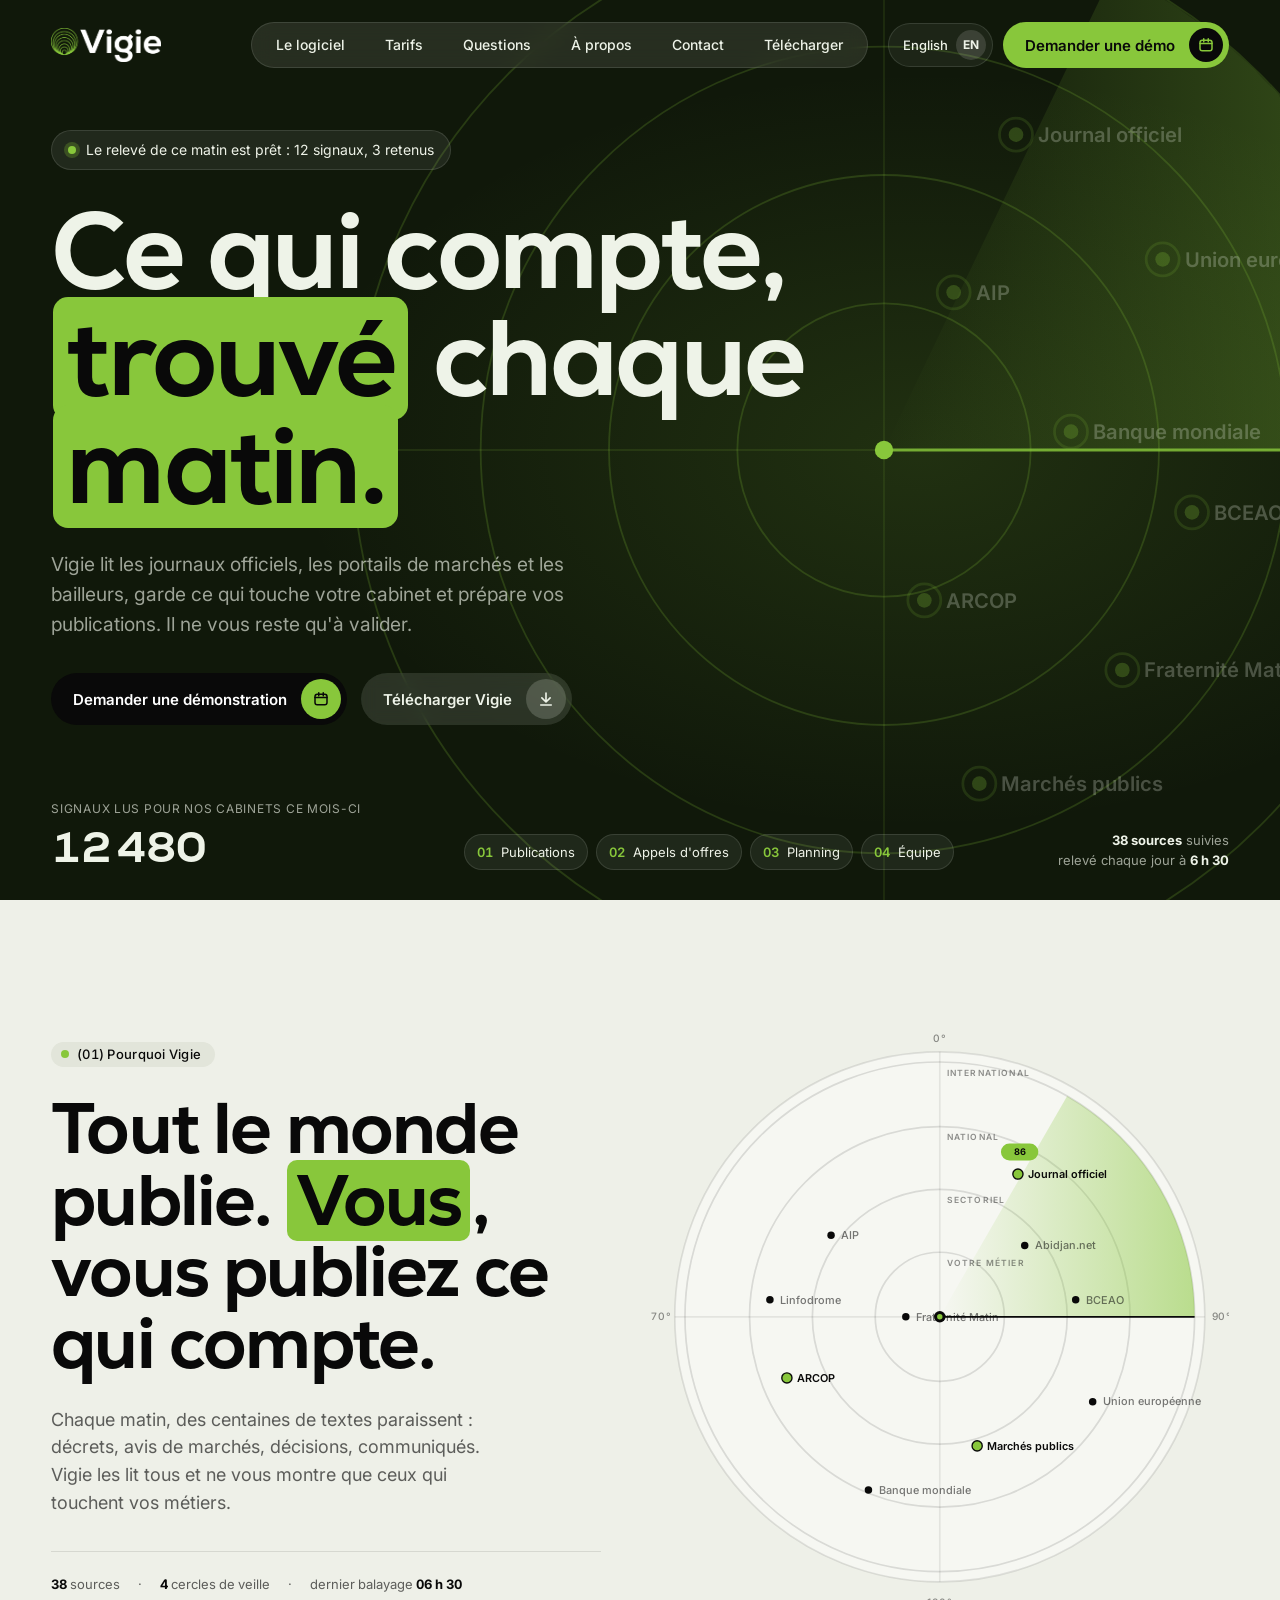
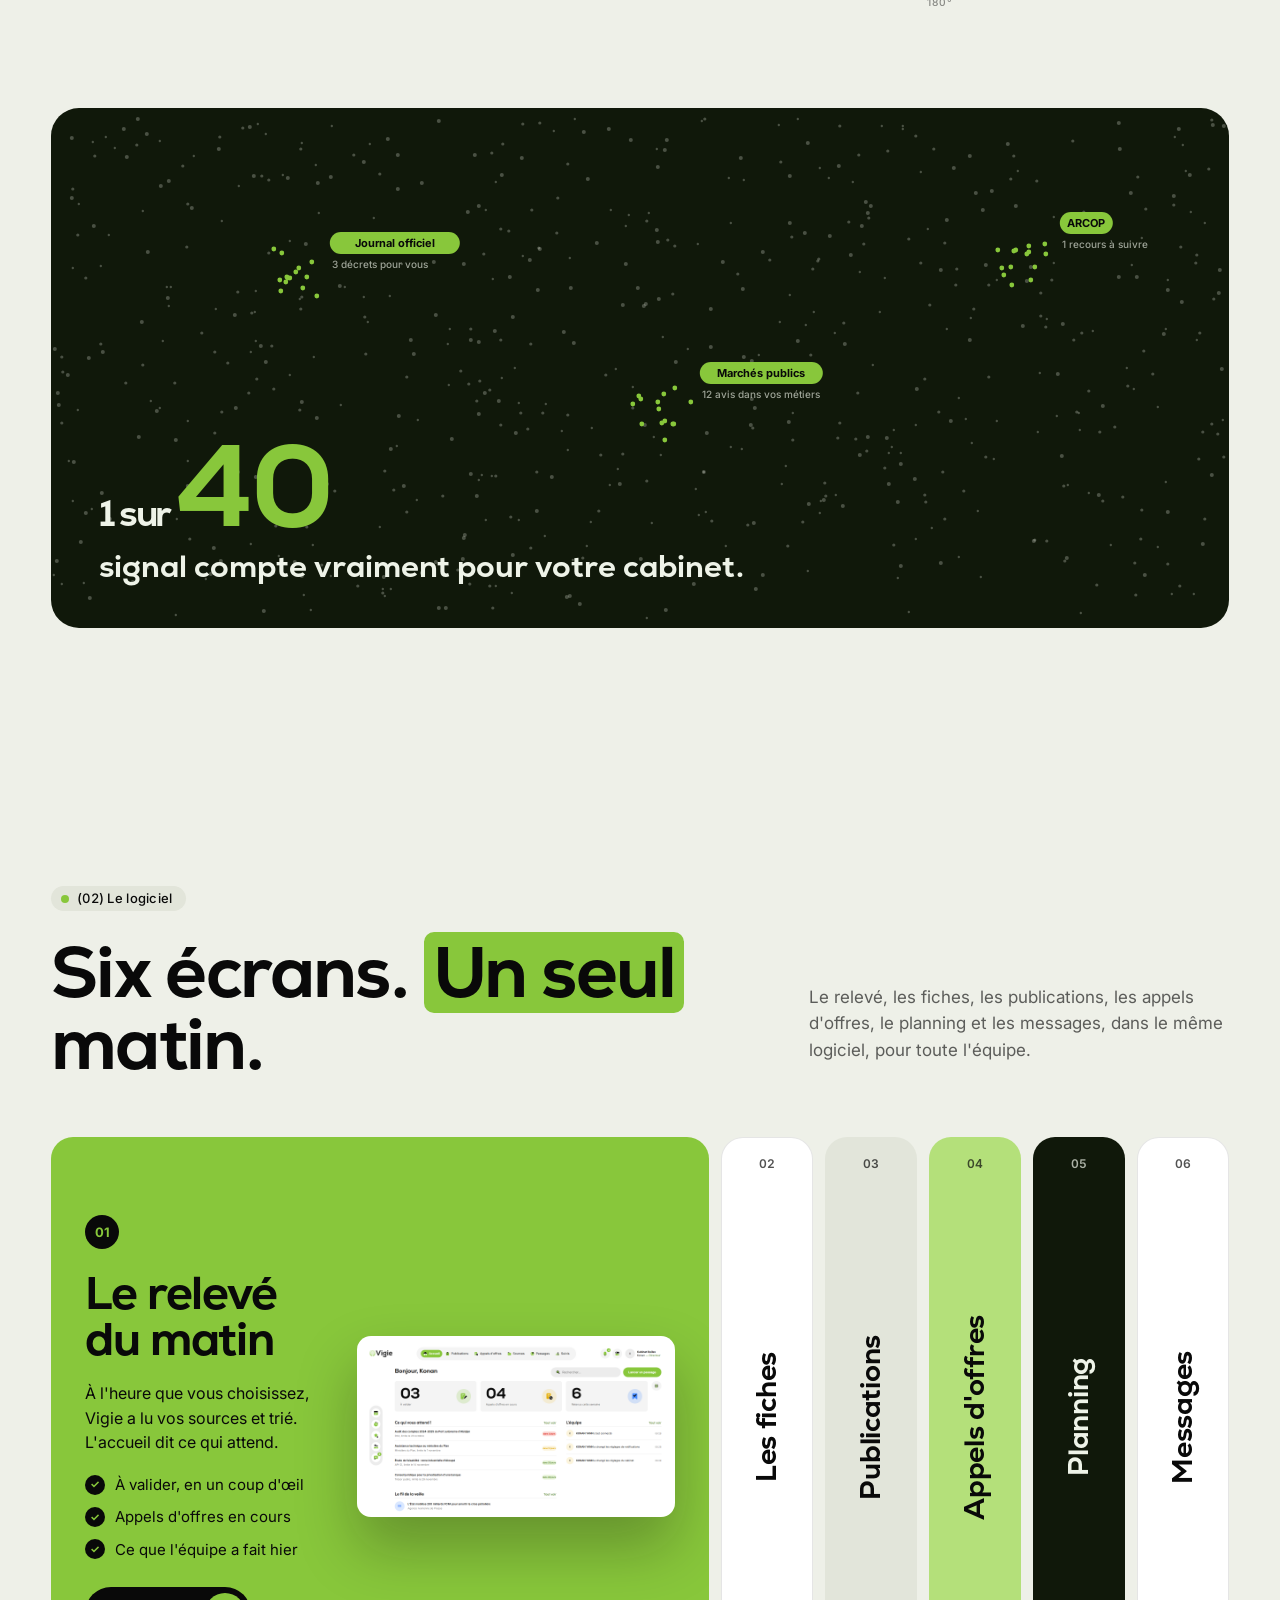
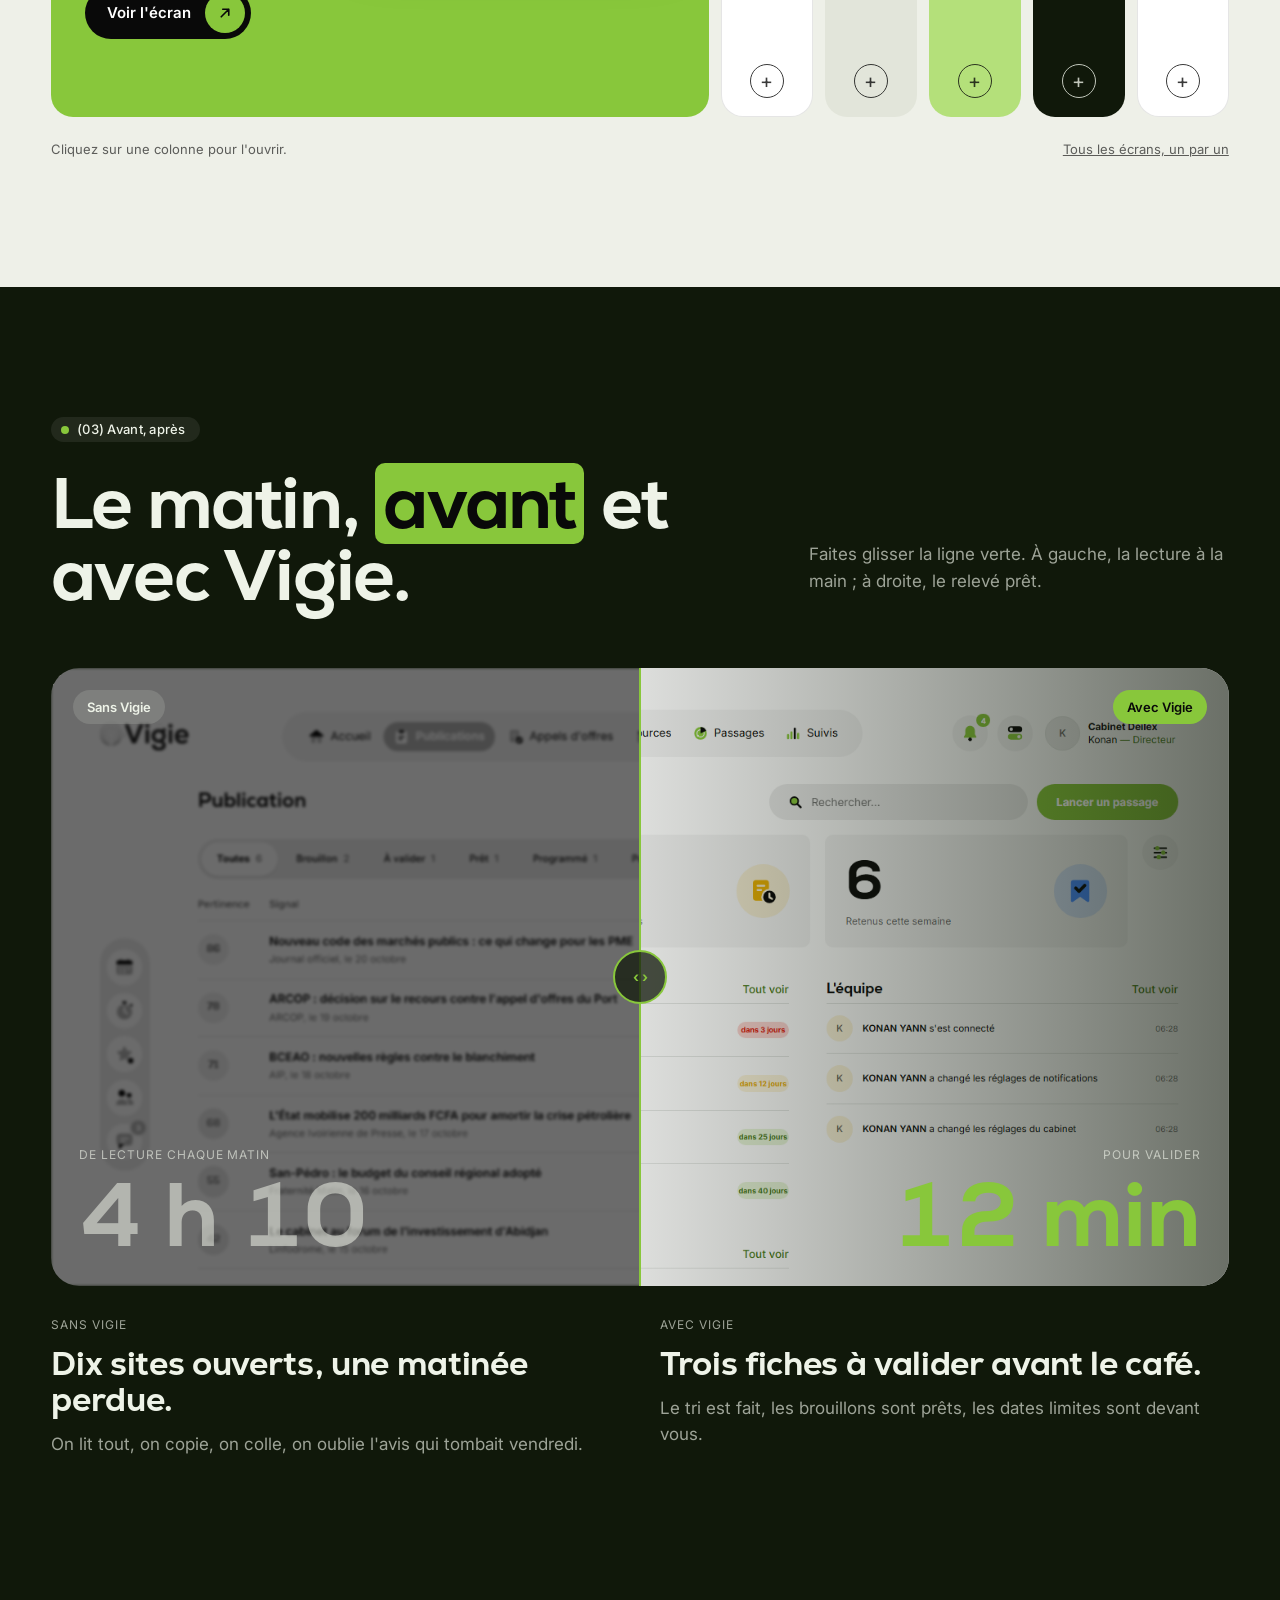
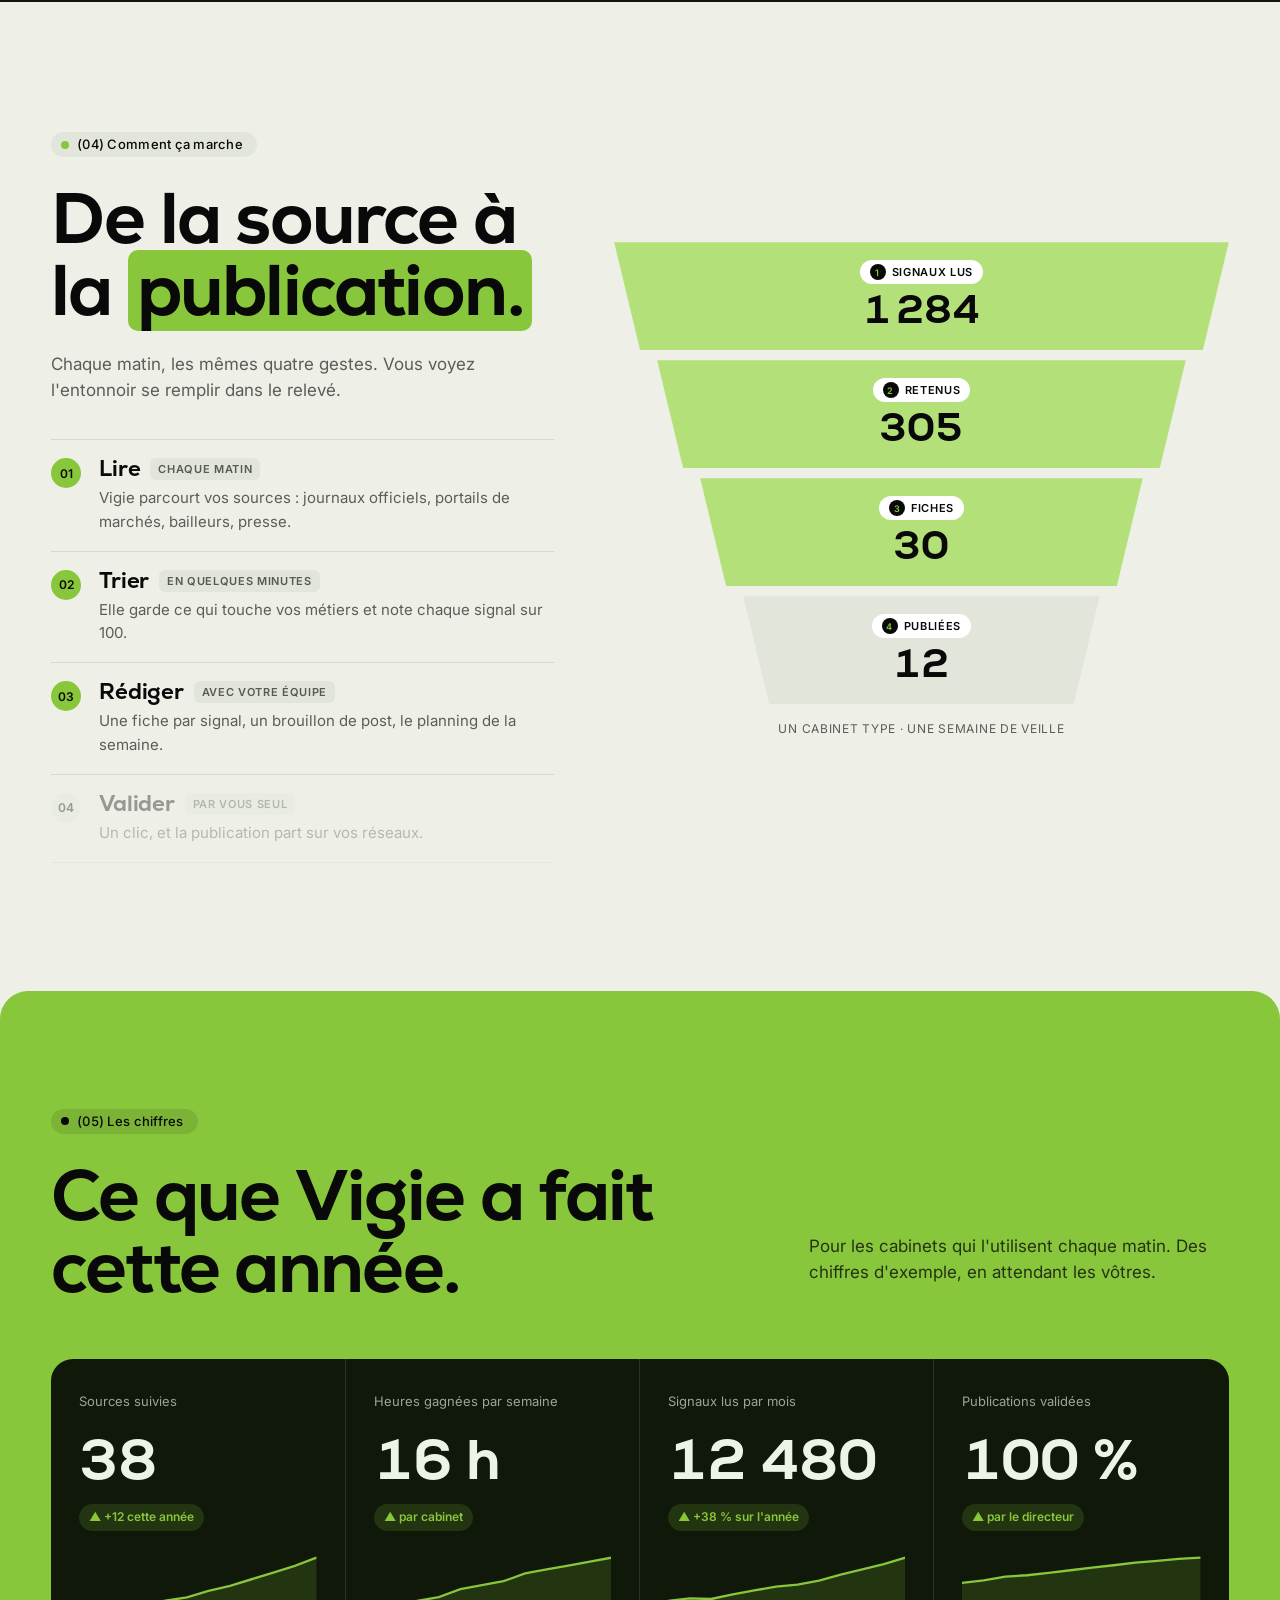
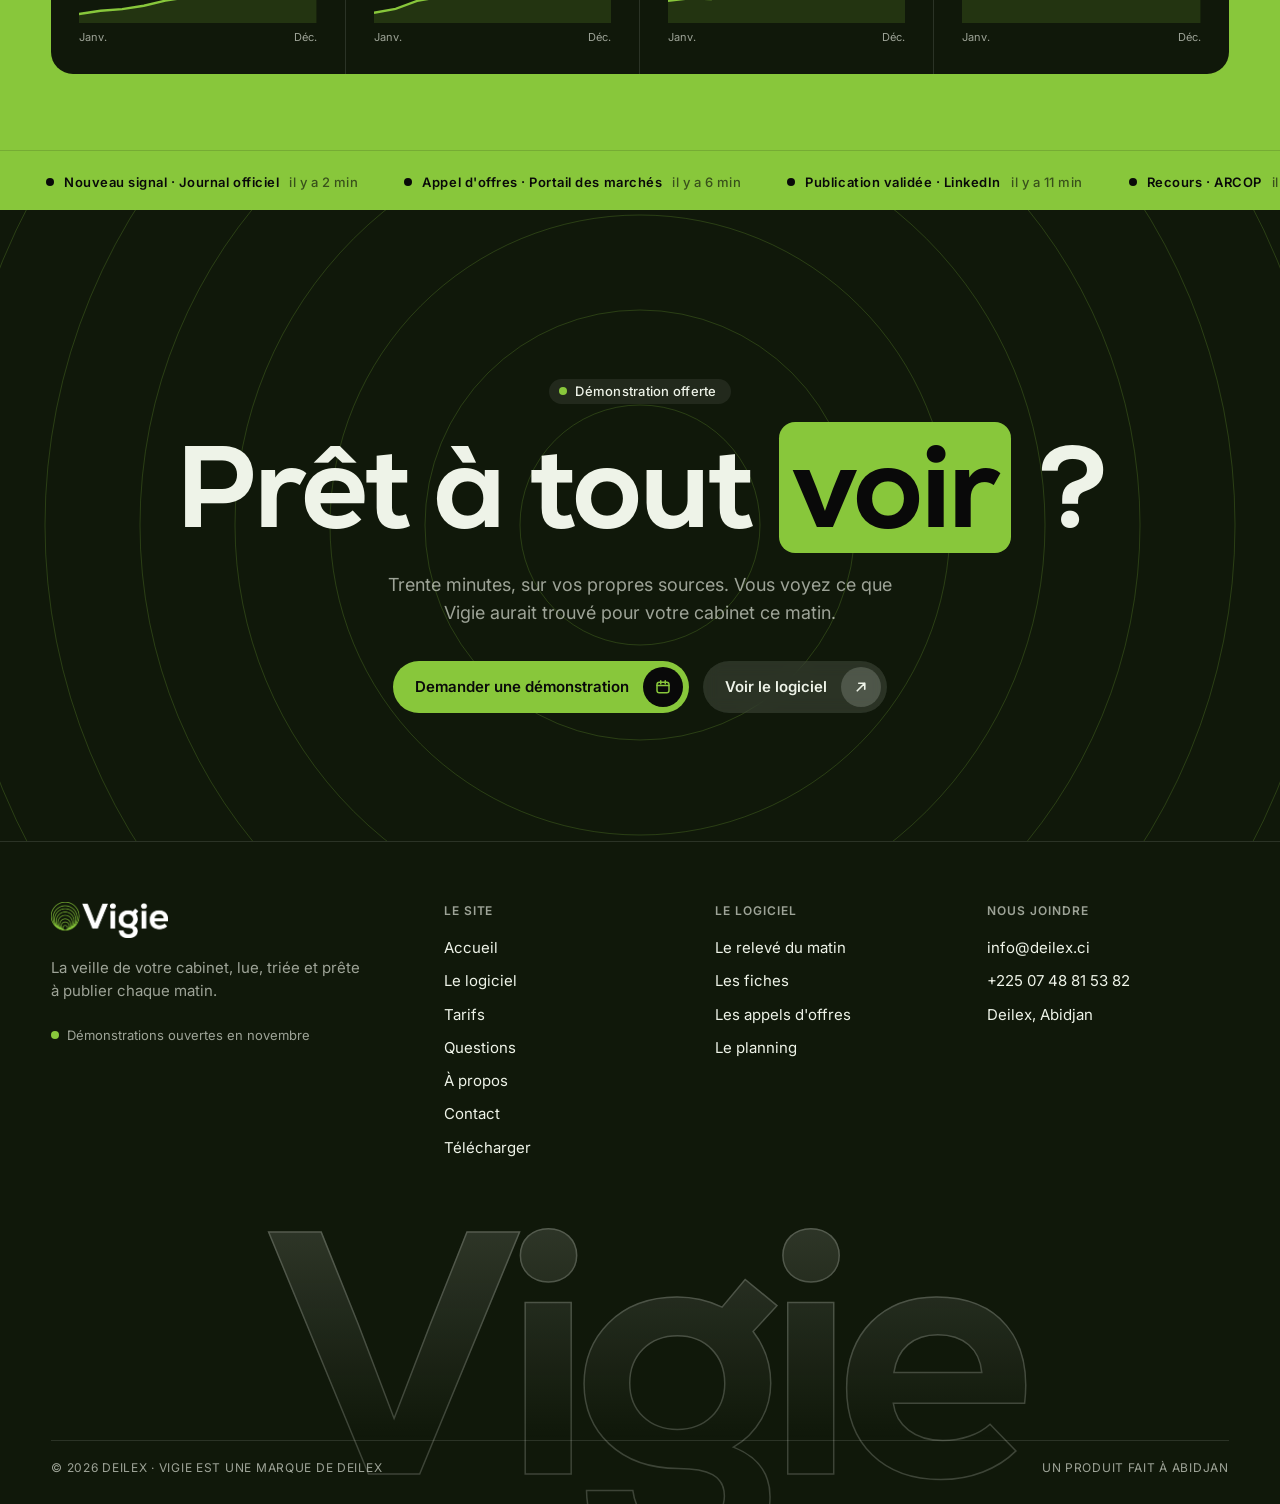
==== index.html @ 1900397e "Le site de Vigie (FR, EN), avec la page Telecharger Co-Authored-By: Claude Opus 5.5 <noreply@anthrop" ====
<!doctype html>
<html lang="fr">
<head>
<meta charset="utf-8">
<meta name="viewport" content="width=device-width, initial-scale=1">
<title>Vigie · la veille de votre cabinet, prête chaque matin</title>
<meta name="description" content="Vigie lit vos sources chaque matin, garde ce qui touche vos métiers et prépare vos publications. Un produit Deilex.">
<meta name="theme-color" content="#10180a">
<link rel="alternate" hreflang="fr" href="https://vigie.deilex.ci/index.html">
<link rel="alternate" hreflang="en" href="https://vigie.deilex.ci/en/index.html">
<link rel="icon" href="images/logo-vigie.svg">
<link rel="stylesheet" href="site.css">
<script src="site.js" defer></script>
</head>
<body>
<nav class="menu" aria-label="Pages du site">
  <a href="index.html" class="marque"><img src="images/logo-vigie-nuit.svg" alt="Vigie, accueil"></a>
  <div class="liens"><a href="logiciel.html">Le logiciel</a><a href="tarifs.html">Tarifs</a><a href="questions.html">Questions</a><a href="a-propos.html">À propos</a><a href="contact.html">Contact</a><a href="telecharger.html">Télécharger</a></div>
  <div class="droite"><a class="langue" href="en/index.html" hreflang="en" lang="en">English<b>EN</b></a>
  <a class="bouton vert" href="contact.html"><span class="texte-bouton">Demander une démo</span><span class="rond"><svg viewBox="0 0 24 24" aria-hidden="true"><rect x="4" y="5.5" width="16" height="14" rx="3" fill="none" stroke="currentColor" stroke-width="2"/><path d="M4 10h16M9 3.5v4M15 3.5v4" stroke="currentColor" stroke-width="2" stroke-linecap="round"/></svg></span></a></div>
</nav>
<main>
<header class="heros">
  <svg class="fond-radar" viewBox="0 0 600 600" aria-hidden="true">
  <defs><linearGradient id="balai-nuit" x1="0" y1="0" x2="1" y2="0">
    <stop offset="0%" stop-color="#88c73b" stop-opacity="0"/><stop offset="100%" stop-color="#88c73b" stop-opacity=".34"/>
  </linearGradient></defs>
  <circle class="anneau" cx="300" cy="300" r="290"/><circle class="anneau" cx="300" cy="300" r="220"/><circle class="anneau" cx="300" cy="300" r="150"/><circle class="anneau" cx="300" cy="300" r="80"/>
  <line class="croix" x1="10" y1="300" x2="590" y2="300"/><line class="croix" x1="300" y1="10" x2="300" y2="590"/>
  <g class="balai"><path d="M300 300 L590 300 A290 290 0 0 0 425 39 Z" fill="url(#balai-nuit)"/>
    <line x1="300" y1="300" x2="590" y2="300" stroke="#88c73b" stroke-width="1.6" stroke-opacity=".8"/></g>
  <circle cx="300" cy="300" r="5" fill="#88c73b"/>
  <g class="echo" style="animation-delay:-7.1s"><circle class="halo" cx="372" cy="128" r="9"/><circle cx="372" cy="128" r="4"/><text x="384" y="132">Journal officiel</text></g><g class="echo" style="animation-delay:-5.3s"><circle class="halo" cx="338" cy="214" r="9"/><circle cx="338" cy="214" r="4"/><text x="350" y="218">AIP</text></g><g class="echo" style="animation-delay:-3.9s"><circle class="halo" cx="322" cy="382" r="9"/><circle cx="322" cy="382" r="4"/><text x="334" y="386">ARCOP</text></g><g class="echo" style="animation-delay:-2.5s"><circle class="halo" cx="352" cy="482" r="9"/><circle cx="352" cy="482" r="4"/><text x="364" y="486">Marchés publics</text></g><g class="echo" style="animation-delay:-6.2s"><circle class="halo" cx="468" cy="334" r="9"/><circle cx="468" cy="334" r="4"/><text x="480" y="338">BCEAO</text></g><g class="echo" style="animation-delay:-4.4s"><circle class="halo" cx="402" cy="290" r="9"/><circle cx="402" cy="290" r="4"/><text x="414" y="294">Banque mondiale</text></g><g class="echo" style="animation-delay:-7.6s"><circle class="halo" cx="452" cy="196" r="9"/><circle cx="452" cy="196" r="4"/><text x="464" y="200">Union européenne</text></g><g class="echo" style="animation-delay:-1.6s"><circle class="halo" cx="430" cy="420" r="9"/><circle cx="430" cy="420" r="4"/><text x="442" y="424">Fraternité Matin</text></g>
</svg>
  <div class="contenu">
    <span class="badge">Le relevé de ce matin est prêt : 12 signaux, 3 retenus</span>
    <h1>Ce qui compte, <mark>trouvé</mark> chaque <mark>matin.</mark></h1>
    <p class="chapeau">Vigie lit les journaux officiels, les portails de marchés et les bailleurs, garde ce qui touche votre cabinet et prépare vos publications. Il ne vous reste qu'à valider.</p>
    <div class="boutons"><a class="bouton" href="contact.html">Demander une démonstration<span class="rond"><svg viewBox="0 0 24 24" aria-hidden="true"><rect x="4" y="5.5" width="16" height="14" rx="3" fill="none" stroke="currentColor" stroke-width="2"/><path d="M4 10h16M9 3.5v4M15 3.5v4" stroke="currentColor" stroke-width="2" stroke-linecap="round"/></svg></span></a>
      <a class="bouton verre" href="telecharger.html">Télécharger Vigie<span class="rond"><svg viewBox="0 0 24 24" aria-hidden="true"><path d="M12 4v12M6.5 10.5 12 16l5.5-5.5M5 20h14" fill="none" stroke="currentColor" stroke-width="2.2" stroke-linecap="round" stroke-linejoin="round"/></svg></span></a></div>
  </div>
  <div class="heros-bas"><div class="contenu">
    <div class="compteur"><span>Signaux lus pour nos cabinets ce mois-ci</span><b data-compte="12480">12 480</b></div>
    <div class="puces"><a class="puce" href="logiciel.html"><b>01</b>Publications</a><a class="puce" href="logiciel.html"><b>02</b>Appels d'offres</a><a class="puce" href="logiciel.html"><b>03</b>Planning</a><a class="puce" href="logiciel.html"><b>04</b>Équipe</a></div>
    <div class="note-heros"><b>38 sources</b> suivies<br>relevé chaque jour à <b>6 h 30</b></div>
  </div></div>
</header>
<section class="section"><div class="contenu">
  <div class="deux-radar">
    <div class="texte"><span class="etiquette">(01) Pourquoi Vigie</span>
      <h2>Tout le monde publie. <mark>Vous</mark>, vous publiez ce qui compte.</h2>
      <p>Chaque matin, des centaines de textes paraissent : décrets, avis de marchés, décisions, communiqués. Vigie les lit tous et ne vous montre que ceux qui touchent vos métiers.</p>
      <div class="signature"><span><b>38</b> sources</span><span>·</span><span><b>4</b> cercles de veille</span><span>·</span><span>dernier balayage <b>06 h 30</b></span></div>
    </div>
    <svg class="radar-clair" viewBox="-10 -10 340 340" role="img" aria-label="Le radar de Vigie : les sources suivies, du métier du cabinet à l'international">
  <defs><linearGradient id="balai-clair" x1="0" y1="0" x2="1" y2="0">
    <stop offset="0%" stop-color="#88c73b" stop-opacity="0"/><stop offset="100%" stop-color="#88c73b" stop-opacity=".55"/>
  </linearGradient></defs>
  <circle class="disque" cx="160" cy="160" r="156"/>
  <circle class="anneau" cx="160" cy="160" r="150"/><circle class="anneau" cx="160" cy="160" r="112"/><circle class="anneau" cx="160" cy="160" r="75"/><circle class="anneau" cx="160" cy="160" r="38"/>
  <line class="croix" x1="4" y1="160" x2="316" y2="160"/><line class="croix" x1="160" y1="4" x2="160" y2="316"/>
  <g class="balai"><path d="M160 160 L310 160 A150 150 0 0 0 235 30 Z" fill="url(#balai-clair)"/>
    <line x1="160" y1="160" x2="310" y2="160" stroke="#090909" stroke-width="1"/></g>
  <text class="cercle-nom" x="164" y="18">INTERNATIONAL</text><text class="cercle-nom" x="164" y="56">NATIONAL</text><text class="cercle-nom" x="164" y="93">SECTORIEL</text><text class="cercle-nom" x="164" y="130">VOTRE MÉTIER</text>
  <text class="graduation" x="160" y="-2" text-anchor="middle">0°</text>
  <text class="graduation" x="326" y="162" text-anchor="middle">90°</text>
  <text class="graduation" x="160" y="330" text-anchor="middle">180°</text>
  <text class="graduation" x="-6" y="162" text-anchor="middle">270°</text>
  <circle class="point fort" cx="206" cy="76" r="3"/><text class="nom" x="212" y="78.2">Journal officiel</text><circle class="point" cx="96" cy="112" r="2.2"/><text class="nom leger" x="102" y="114.2">AIP</text><circle class="point" cx="240" cy="150" r="2.2"/><text class="nom leger" x="246" y="152.2">BCEAO</text><circle class="point fort" cx="70" cy="196" r="3"/><text class="nom" x="76" y="198.2">ARCOP</text><circle class="point fort" cx="182" cy="236" r="3"/><text class="nom" x="188" y="238.2">Marchés publics</text><circle class="point" cx="118" cy="262" r="2.2"/><text class="nom leger" x="124" y="264.2">Banque mondiale</text><circle class="point" cx="250" cy="210" r="2.2"/><text class="nom leger" x="256" y="212.2">Union européenne</text><circle class="point" cx="140" cy="160" r="2.2"/><text class="nom leger" x="146" y="162.2">Fraternité Matin</text><circle class="point" cx="210" cy="118" r="2.2"/><text class="nom leger" x="216" y="120.2">Abidjan.net</text><circle class="point" cx="60" cy="150" r="2.2"/><text class="nom leger" x="66" y="152.2">Linfodrome</text>
  <rect class="etiq-note" x="196" y="58" width="22" height="10" rx="5"/><text class="etiq-texte" x="207" y="65" text-anchor="middle">86</text>
  <circle cx="160" cy="160" r="3.4" fill="#090909"/><circle cx="160" cy="160" r="1.6" fill="#88c73b"/>
</svg>
  </div>
  <div class="panneau-points">
  <svg viewBox="0 0 1200 520" preserveAspectRatio="xMidYMid slice" aria-hidden="true"><circle class="point" cx="924" cy="383" r="1.6"/><circle class="point" cx="261" cy="41" r="1.6"/><circle class="point" cx="107" cy="26" r="2"/><circle class="point" cx="250" cy="133" r="1.2"/><circle class="point" cx="667" cy="325" r="2"/><circle class="point" cx="262" cy="35" r="1.2"/><circle class="point" cx="1150" cy="67" r="2"/><circle class="point" cx="328" cy="214" r="1.2"/><circle class="point" cx="930" cy="232" r="2"/><circle class="point" cx="869" cy="504" r="1.2"/><circle class="point" cx="120" cy="300" r="1.2"/><circle class="point" cx="607" cy="113" r="1.6"/><circle class="point" cx="264" cy="487" r="1.2"/><circle class="point" cx="378" cy="312" r="1.2"/><circle class="point" cx="120" cy="33" r="1.2"/><circle class="point" cx="1184" cy="349" r="1.6"/><circle class="point" cx="828" cy="105" r="2"/><circle class="point" cx="861" cy="458" r="2"/><circle class="point" cx="605" cy="317" r="2"/><circle class="point" cx="195" cy="207" r="2"/><circle class="point" cx="779" cy="151" r="1.6"/><circle class="point" cx="431" cy="221" r="1.6"/><circle class="point" cx="292" cy="18" r="1.2"/><circle class="point" cx="625" cy="42" r="2"/><circle class="point" cx="818" cy="285" r="1.6"/><circle class="point" cx="214" cy="68" r="2"/><circle class="point" cx="217" cy="271" r="1.6"/><circle class="point" cx="683" cy="154" r="2"/><circle class="point" cx="811" cy="147" r="2"/><circle class="point" cx="534" cy="235" r="2"/><circle class="point" cx="274" cy="249" r="1.2"/><circle class="point" cx="528" cy="56" r="1.6"/><circle class="point" cx="583" cy="346" r="1.6"/><circle class="point" cx="671" cy="201" r="2"/><circle class="point" cx="469" cy="123" r="1.6"/><circle class="point" cx="1075" cy="319" r="1.6"/><circle class="point" cx="367" cy="404" r="1.6"/><circle class="point" cx="471" cy="409" r="1.6"/><circle class="point" cx="403" cy="388" r="1.6"/><circle class="point" cx="503" cy="305" r="1.6"/><circle class="point" cx="957" cy="313" r="1.2"/><circle class="point" cx="239" cy="448" r="1.2"/><circle class="point" cx="267" cy="419" r="1.6"/><circle class="point" cx="907" cy="112" r="2"/><circle class="point" cx="847" cy="330" r="2"/><circle class="point" cx="518" cy="90" r="1.6"/><circle class="point" cx="1091" cy="85" r="2"/><circle class="point" cx="531" cy="180" r="2"/><circle class="point" cx="561" cy="347" r="1.6"/><circle class="point" cx="54" cy="118" r="2"/><circle class="point" cx="570" cy="377" r="1.2"/><circle class="point" cx="559" cy="403" r="1.6"/><circle class="point" cx="876" cy="28" r="1.6"/><circle class="point" cx="1128" cy="404" r="2"/><circle class="point" cx="1126" cy="221" r="1.2"/><circle class="point" cx="179" cy="41" r="2"/><circle class="point" cx="84" cy="21" r="2"/><circle class="point" cx="278" cy="75" r="2"/><circle class="point" cx="350" cy="188" r="1.2"/><circle class="point" cx="827" cy="343" r="1.6"/><circle class="point" cx="44" cy="475" r="1.2"/><circle class="point" cx="215" cy="204" r="1.2"/><circle class="point" cx="861" cy="356" r="2"/><circle class="point" cx="1154" cy="486" r="1.2"/><circle class="point" cx="858" cy="470" r="1.2"/><circle class="point" cx="949" cy="177" r="1.6"/><circle class="point" cx="314" cy="47" r="1.6"/><circle class="point" cx="1007" cy="211" r="1.2"/><circle class="point" cx="926" cy="311" r="1.2"/><circle class="point" cx="152" cy="100" r="2"/><circle class="point" cx="46" cy="405" r="2"/><circle class="point" cx="1001" cy="208" r="1.6"/><circle class="point" cx="301" cy="297" r="1.2"/><circle class="point" cx="901" cy="162" r="2"/><circle class="point" cx="894" cy="41" r="1.6"/><circle class="point" cx="362" cy="156" r="1.2"/><circle class="point" cx="941" cy="469" r="1.2"/><circle class="point" cx="473" cy="209" r="2"/><circle class="point" cx="359" cy="308" r="2"/><circle class="point" cx="456" cy="368" r="1.6"/><circle class="point" cx="1157" cy="232" r="1.2"/><circle class="point" cx="723" cy="467" r="2"/><circle class="point" cx="340" cy="419" r="1.2"/><circle class="point" cx="786" cy="388" r="1.6"/><circle class="point" cx="954" cy="351" r="1.2"/><circle class="point" cx="1179" cy="185" r="2"/><circle class="point" cx="450" cy="478" r="1.6"/><circle class="point" cx="198" cy="184" r="1.6"/><circle class="point" cx="780" cy="60" r="1.2"/><circle class="point" cx="987" cy="173" r="2"/><circle class="point" cx="234" cy="465" r="1.6"/><circle class="point" cx="377" cy="392" r="1.2"/><circle class="point" cx="633" cy="186" r="1.6"/><circle class="point" cx="885" cy="271" r="1.6"/><circle class="point" cx="462" cy="270" r="1.2"/><circle class="point" cx="1040" cy="322" r="1.2"/><circle class="point" cx="147" cy="139" r="1.6"/><circle class="point" cx="548" cy="71" r="2"/><circle class="point" cx="128" cy="190" r="2"/><circle class="point" cx="1024" cy="378" r="1.6"/><circle class="point" cx="103" cy="257" r="1.6"/><circle class="point" cx="1034" cy="232" r="1.6"/><circle class="point" cx="424" cy="430" r="2"/><circle class="point" cx="614" cy="329" r="1.2"/><circle class="point" cx="566" cy="267" r="1.6"/><circle class="point" cx="1027" cy="450" r="2"/><circle class="point" cx="618" cy="59" r="2"/><circle class="point" cx="1157" cy="147" r="1.6"/><circle class="point" cx="774" cy="204" r="1.2"/><circle class="point" cx="544" cy="24" r="2"/><circle class="point" cx="285" cy="392" r="1.6"/><circle class="point" cx="198" cy="364" r="2"/><circle class="point" cx="421" cy="263" r="1.6"/><circle class="point" cx="618" cy="134" r="2"/><circle class="point" cx="409" cy="277" r="1.2"/><circle class="point" cx="32" cy="30" r="2"/><circle class="point" cx="820" cy="164" r="1.2"/><circle class="point" cx="849" cy="376" r="2"/><circle class="point" cx="746" cy="358" r="1.2"/><circle class="point" cx="845" cy="170" r="1.2"/><circle class="point" cx="146" cy="391" r="1.6"/><circle class="point" cx="32" cy="90" r="2"/><circle class="point" cx="739" cy="17" r="1.2"/><circle class="point" cx="703" cy="181" r="2"/><circle class="point" cx="86" cy="275" r="1.6"/><circle class="point" cx="854" cy="322" r="1.2"/><circle class="point" cx="475" cy="260" r="1.2"/><circle class="point" cx="522" cy="323" r="1.2"/><circle class="point" cx="260" cy="191" r="1.2"/><circle class="point" cx="291" cy="468" r="1.2"/><circle class="point" cx="1118" cy="439" r="1.2"/><circle class="point" cx="1126" cy="374" r="1.2"/><circle class="point" cx="243" cy="67" r="1.2"/><circle class="point" cx="1143" cy="37" r="1.2"/><circle class="point" cx="273" cy="437" r="1.2"/><circle class="point" cx="714" cy="415" r="2"/><circle class="point" cx="38" cy="302" r="1.2"/><circle class="point" cx="345" cy="363" r="1.6"/><circle class="point" cx="1083" cy="389" r="1.6"/><circle class="point" cx="455" cy="223" r="2"/><circle class="point" cx="505" cy="428" r="1.2"/><circle class="point" cx="609" cy="105" r="1.2"/><circle class="point" cx="1095" cy="455" r="1.6"/><circle class="point" cx="796" cy="387" r="1.2"/><circle class="point" cx="490" cy="152" r="2"/><circle class="point" cx="287" cy="376" r="2"/><circle class="point" cx="1140" cy="478" r="1.6"/><circle class="point" cx="524" cy="224" r="2"/><circle class="point" cx="148" cy="313" r="1.2"/><circle class="point" cx="748" cy="438" r="1.6"/><circle class="point" cx="978" cy="63" r="1.2"/><circle class="point" cx="899" cy="304" r="1.6"/><circle class="point" cx="17" cy="453" r="2"/><circle class="point" cx="439" cy="372" r="1.2"/><circle class="point" cx="780" cy="405" r="1.2"/><circle class="point" cx="102" cy="214" r="2"/><circle class="point" cx="552" cy="320" r="1.2"/><circle class="point" cx="571" cy="102" r="1.2"/><circle class="point" cx="932" cy="335" r="1.2"/><circle class="point" cx="576" cy="261" r="1.2"/><circle class="point" cx="14" cy="467" r="1.2"/><circle class="point" cx="473" cy="447" r="2"/><circle class="point" cx="442" cy="367" r="1.2"/><circle class="point" cx="765" cy="125" r="2"/><circle class="point" cx="934" cy="201" r="1.6"/><circle class="point" cx="63" cy="244" r="2"/><circle class="point" cx="18" cy="285" r="2"/><circle class="point" cx="1039" cy="305" r="1.2"/><circle class="point" cx="1096" cy="487" r="1.6"/><circle class="point" cx="711" cy="317" r="2"/><circle class="point" cx="662" cy="13" r="1.2"/><circle class="point" cx="949" cy="269" r="1.6"/><circle class="point" cx="66" cy="29" r="1.2"/><circle class="point" cx="500" cy="15" r="1.6"/><circle class="point" cx="127" cy="179" r="1.2"/><circle class="point" cx="936" cy="85" r="2"/><circle class="point" cx="461" cy="232" r="1.6"/><circle class="point" cx="828" cy="329" r="2"/><circle class="point" cx="994" cy="433" r="2"/><circle class="point" cx="766" cy="217" r="1.2"/><circle class="point" cx="716" cy="481" r="2"/><circle class="point" cx="430" cy="476" r="1.6"/><circle class="point" cx="593" cy="279" r="1.2"/><circle class="point" cx="551" cy="414" r="1.2"/><circle class="point" cx="514" cy="23" r="1.2"/><circle class="point" cx="557" cy="135" r="2"/><circle class="point" cx="665" cy="266" r="1.2"/><circle class="point" cx="103" cy="103" r="1.2"/><circle class="point" cx="778" cy="153" r="1.6"/><circle class="point" cx="22" cy="249" r="1.6"/><circle class="point" cx="768" cy="463" r="1.2"/><circle class="point" cx="260" cy="302" r="1.6"/><circle class="point" cx="667" cy="458" r="1.6"/><circle class="point" cx="429" cy="276" r="1.6"/><circle class="point" cx="479" cy="412" r="1.2"/><circle class="point" cx="154" cy="48" r="1.2"/><circle class="point" cx="719" cy="247" r="1.2"/><circle class="point" cx="117" cy="303" r="2"/><circle class="point" cx="33" cy="81" r="1.6"/><circle class="point" cx="1106" cy="101" r="1.6"/><circle class="point" cx="428" cy="104" r="2"/><circle class="point" cx="916" cy="177" r="1.6"/><circle class="point" cx="236" cy="418" r="1.6"/><circle class="point" cx="216" cy="183" r="1.2"/><circle class="point" cx="1094" cy="281" r="1.2"/><circle class="point" cx="1059" cy="387" r="2"/><circle class="point" cx="492" cy="102" r="1.6"/><circle class="point" cx="875" cy="371" r="2"/><circle class="point" cx="885" cy="387" r="1.6"/><circle class="point" cx="888" cy="121" r="1.2"/><circle class="point" cx="176" cy="201" r="1.2"/><circle class="point" cx="863" cy="18" r="1.2"/><circle class="point" cx="97" cy="37" r="1.6"/><circle class="point" cx="635" cy="465" r="1.2"/><circle class="point" cx="1033" cy="33" r="1.6"/><circle class="point" cx="1101" cy="431" r="1.6"/><circle class="point" cx="684" cy="261" r="2"/><circle class="point" cx="203" cy="20" r="1.6"/><circle class="point" cx="143" cy="58" r="1.6"/><circle class="point" cx="450" cy="282" r="1.6"/><circle class="point" cx="1102" cy="130" r="1.2"/><circle class="point" cx="763" cy="414" r="1.6"/><circle class="point" cx="598" cy="180" r="2"/><circle class="point" cx="445" cy="285" r="2"/><circle class="point" cx="795" cy="225" r="1.2"/><circle class="point" cx="809" cy="114" r="1.6"/><circle class="point" cx="911" cy="313" r="2"/><circle class="point" cx="50" cy="490" r="2"/><circle class="point" cx="617" cy="122" r="2"/><circle class="point" cx="472" cy="485" r="1.2"/><circle class="point" cx="470" cy="169" r="2"/><circle class="point" cx="1169" cy="61" r="1.6"/><circle class="point" cx="396" cy="207" r="2"/><circle class="point" cx="901" cy="455" r="2"/><circle class="point" cx="131" cy="179" r="1.2"/><circle class="point" cx="957" cy="172" r="1.2"/><circle class="point" cx="781" cy="393" r="1.2"/><circle class="point" cx="665" cy="11" r="1.6"/><circle class="point" cx="211" cy="436" r="1.2"/><circle class="point" cx="439" cy="234" r="2"/><circle class="point" cx="188" cy="255" r="1.6"/><circle class="point" cx="53" cy="34" r="1.2"/><circle class="point" cx="854" cy="437" r="1.6"/><circle class="point" cx="713" cy="320" r="1.6"/><circle class="point" cx="1113" cy="266" r="1.6"/><circle class="point" cx="439" cy="306" r="2"/><circle class="point" cx="22" cy="315" r="1.6"/><circle class="point" cx="530" cy="488" r="2"/><circle class="point" cx="461" cy="121" r="1.6"/><circle class="point" cx="343" cy="485" r="1.6"/><circle class="point" cx="1172" cy="12" r="1.6"/><circle class="point" cx="758" cy="233" r="2"/><circle class="point" cx="1124" cy="226" r="2"/><circle class="point" cx="324" cy="189" r="1.2"/><circle class="point" cx="849" cy="345" r="1.2"/><circle class="point" cx="324" cy="54" r="2"/><circle class="point" cx="689" cy="70" r="1.2"/><circle class="point" cx="521" cy="457" r="1.6"/><circle class="point" cx="488" cy="321" r="1.6"/><circle class="point" cx="344" cy="469" r="2"/><circle class="point" cx="742" cy="376" r="1.2"/><circle class="point" cx="527" cy="489" r="2"/><circle class="point" cx="528" cy="342" r="1.2"/><circle class="point" cx="543" cy="450" r="1.6"/><circle class="point" cx="586" cy="118" r="1.2"/><circle class="point" cx="209" cy="285" r="1.6"/><circle class="point" cx="382" cy="75" r="2"/><circle class="point" cx="805" cy="236" r="2"/><circle class="point" cx="358" cy="81" r="2"/><circle class="point" cx="182" cy="113" r="1.2"/><circle class="point" cx="820" cy="347" r="2"/><circle class="point" cx="1180" cy="162" r="2"/><circle class="point" cx="334" cy="110" r="1.2"/><circle class="point" cx="666" cy="404" r="1.2"/><circle class="point" cx="654" cy="476" r="2"/><circle class="point" cx="784" cy="392" r="2"/><circle class="point" cx="704" cy="249" r="2"/><circle class="point" cx="226" cy="254" r="2"/><circle class="point" cx="180" cy="29" r="1.6"/><circle class="point" cx="38" cy="127" r="1.6"/><circle class="point" cx="881" cy="155" r="1.6"/><circle class="point" cx="749" cy="314" r="2"/><circle class="point" cx="983" cy="218" r="2"/><circle class="point" cx="41" cy="434" r="2"/><circle class="point" cx="848" cy="43" r="1.6"/><circle class="point" cx="348" cy="31" r="2"/><circle class="point" cx="1146" cy="63" r="1.2"/><circle class="point" cx="664" cy="364" r="2"/><circle class="point" cx="1044" cy="104" r="1.6"/><circle class="point" cx="437" cy="388" r="2"/><circle class="point" cx="69" cy="127" r="1.2"/><circle class="point" cx="446" cy="102" r="1.2"/><circle class="point" cx="23" cy="264" r="1.6"/><circle class="point" cx="1017" cy="308" r="1.2"/><circle class="point" cx="49" cy="250" r="2"/><circle class="point" cx="907" cy="221" r="1.2"/><circle class="point" cx="295" cy="383" r="1.6"/><circle class="point" cx="277" cy="310" r="2"/><circle class="point" cx="232" cy="238" r="1.6"/><circle class="point" cx="162" cy="225" r="1.6"/><circle class="point" cx="905" cy="411" r="1.6"/><circle class="point" cx="483" cy="148" r="1.2"/><circle class="point" cx="512" cy="369" r="2"/><circle class="point" cx="671" cy="239" r="2"/><circle class="point" cx="845" cy="360" r="1.6"/><circle class="point" cx="98" cy="11" r="2"/><circle class="point" cx="108" cy="460" r="1.6"/><circle class="point" cx="1012" cy="172" r="1.6"/><circle class="point" cx="1105" cy="467" r="2"/><circle class="point" cx="498" cy="182" r="2"/><circle class="point" cx="886" cy="394" r="1.6"/><circle class="point" cx="659" cy="407" r="1.2"/><circle class="point" cx="396" cy="454" r="2"/><circle class="point" cx="276" cy="57" r="1.2"/><circle class="point" cx="19" cy="297" r="2"/><circle class="point" cx="1049" cy="283" r="1.6"/><circle class="point" cx="1023" cy="216" r="2"/><circle class="point" cx="842" cy="18" r="1.2"/><circle class="point" cx="914" cy="60" r="2"/><circle class="point" cx="627" cy="32" r="2"/><circle class="point" cx="656" cy="381" r="1.2"/><circle class="point" cx="758" cy="11" r="1.2"/><circle class="point" cx="768" cy="35" r="2"/><circle class="point" cx="453" cy="171" r="1.2"/><circle class="point" cx="453" cy="500" r="1.6"/><circle class="point" cx="1104" cy="243" r="1.6"/><circle class="point" cx="1118" cy="299" r="1.2"/><circle class="point" cx="255" cy="454" r="2"/><circle class="point" cx="382" cy="465" r="2"/><circle class="point" cx="121" cy="78" r="2"/><circle class="point" cx="399" cy="500" r="2"/><circle class="point" cx="29" cy="353" r="1.2"/><circle class="point" cx="374" cy="246" r="2"/><circle class="point" cx="1000" cy="265" r="1.2"/><circle class="point" cx="533" cy="452" r="1.2"/><circle class="point" cx="919" cy="290" r="1.2"/><circle class="point" cx="210" cy="19" r="2"/><circle class="point" cx="70" cy="411" r="2"/><circle class="point" cx="752" cy="129" r="1.6"/><circle class="point" cx="39" cy="96" r="1.2"/><circle class="point" cx="271" cy="502" r="1.2"/><circle class="point" cx="1141" cy="139" r="1.6"/><circle class="point" cx="617" cy="41" r="1.2"/><circle class="point" cx="769" cy="396" r="2"/><circle class="point" cx="917" cy="161" r="1.6"/><circle class="point" cx="111" cy="293" r="1.2"/><circle class="point" cx="491" cy="440" r="1.6"/><circle class="point" cx="1063" cy="298" r="2"/><circle class="point" cx="803" cy="398" r="2"/><circle class="point" cx="325" cy="209" r="1.6"/><circle class="point" cx="822" cy="118" r="2"/><circle class="point" cx="171" cy="466" r="2"/><circle class="point" cx="623" cy="229" r="1.2"/><circle class="point" cx="971" cy="71" r="1.6"/><circle class="point" cx="1006" cy="219" r="1.6"/><circle class="point" cx="664" cy="364" r="1.2"/><circle class="point" cx="52" cy="401" r="1.2"/><circle class="point" cx="1173" cy="17" r="2"/><circle class="point" cx="621" cy="347" r="1.2"/><circle class="point" cx="1014" cy="155" r="1.2"/><circle class="point" cx="62" cy="385" r="2"/><circle class="point" cx="798" cy="330" r="1.6"/><circle class="point" cx="601" cy="451" r="2"/><circle class="point" cx="108" cy="144" r="2"/><circle class="point" cx="266" cy="136" r="2"/><circle class="point" cx="938" cy="403" r="1.2"/><circle class="point" cx="658" cy="136" r="1.2"/><circle class="point" cx="869" cy="131" r="1.6"/><circle class="point" cx="547" cy="438" r="1.2"/><circle class="point" cx="753" cy="332" r="1.6"/><circle class="point" cx="1142" cy="194" r="2"/><circle class="point" cx="1037" cy="304" r="1.6"/><circle class="point" cx="15" cy="241" r="2"/><circle class="point" cx="968" cy="36" r="2"/><circle class="point" cx="790" cy="128" r="2"/><circle class="point" cx="196" cy="300" r="2"/><circle class="point" cx="175" cy="244" r="1.6"/><circle class="point" cx="1128" cy="182" r="2"/><circle class="point" cx="1025" cy="453" r="1.6"/><circle class="point" cx="672" cy="413" r="1.6"/><circle class="point" cx="483" cy="16" r="1.6"/><circle class="point" cx="435" cy="47" r="2"/><circle class="point" cx="224" cy="503" r="2"/><circle class="point" cx="931" cy="210" r="1.2"/><circle class="point" cx="829" cy="110" r="1.6"/><circle class="point" cx="723" cy="144" r="2"/><circle class="point" cx="589" cy="107" r="1.2"/><circle class="point" cx="741" cy="54" r="1.6"/><circle class="point" cx="604" cy="198" r="2"/><circle class="point" cx="800" cy="315" r="1.6"/><circle class="point" cx="1079" cy="169" r="2"/><circle class="point" cx="1041" cy="505" r="1.2"/><circle class="point" cx="500" cy="141" r="2"/><circle class="point" cx="628" cy="132" r="1.6"/><circle class="point" cx="712" cy="253" r="2"/><circle class="point" cx="593" cy="300" r="1.6"/><circle class="point" cx="1163" cy="324" r="1.6"/><circle class="point" cx="712" cy="291" r="2"/><circle class="point" cx="730" cy="152" r="1.6"/><circle class="point" cx="497" cy="403" r="2"/><circle class="point" cx="704" cy="72" r="1.2"/><circle class="point" cx="607" cy="373" r="1.6"/><circle class="point" cx="750" cy="187" r="1.2"/><circle class="point" cx="129" cy="198" r="1.2"/><circle class="point" cx="1134" cy="97" r="1.6"/><circle class="point" cx="216" cy="369" r="2"/><circle class="point" cx="905" cy="135" r="1.6"/><circle class="point" cx="261" cy="201" r="1.6"/><circle class="point" cx="1160" cy="225" r="1.6"/><circle class="point" cx="218" cy="16" r="1.2"/><circle class="point" cx="789" cy="70" r="1.2"/><circle class="point" cx="282" cy="457" r="1.6"/><circle class="point" cx="425" cy="427" r="2"/><circle class="point" cx="87" cy="49" r="2"/><circle class="point" cx="284" cy="356" r="1.6"/><circle class="point" cx="540" cy="496" r="2"/><circle class="point" cx="691" cy="339" r="1.2"/><circle class="point" cx="150" cy="431" r="1.6"/><circle class="point" cx="221" cy="238" r="2"/><circle class="point" cx="318" cy="478" r="1.6"/><circle class="point" cx="1060" cy="324" r="1.6"/><circle class="point" cx="946" cy="157" r="2"/><circle class="point" cx="34" cy="354" r="2"/><circle class="point" cx="437" cy="293" r="1.6"/><circle class="point" cx="61" cy="158" r="1.2"/><circle class="point" cx="890" cy="197" r="1.6"/><circle class="point" cx="750" cy="68" r="2"/><circle class="point" cx="930" cy="48" r="2"/><circle class="point" cx="876" cy="431" r="1.2"/><circle class="point" cx="691" cy="115" r="1.2"/><circle class="point" cx="800" cy="18" r="1.6"/><circle class="point" cx="136" cy="507" r="1.2"/><circle class="point" cx="1092" cy="157" r="1.2"/><circle class="point" cx="506" cy="296" r="1.2"/><circle class="point" cx="943" cy="102" r="2"/><circle class="point" cx="28" cy="267" r="2"/><circle class="point" cx="1053" cy="223" r="1.2"/><circle class="point" cx="250" cy="267" r="1.2"/><circle class="point" cx="340" cy="66" r="1.6"/><circle class="point" cx="517" cy="125" r="1.6"/><circle class="point" cx="1182" cy="261" r="2"/><circle class="point" cx="1028" cy="377" r="1.2"/><circle class="point" cx="181" cy="453" r="2"/><circle class="point" cx="1172" cy="367" r="2"/><circle class="point" cx="463" cy="36" r="1.6"/><circle class="point" cx="358" cy="47" r="2"/><circle class="point" cx="799" cy="58" r="2"/><circle class="point" cx="262" cy="189" r="1.6"/><circle class="point" cx="858" cy="394" r="2"/><circle class="point" cx="229" cy="145" r="1.6"/><circle class="point" cx="248" cy="70" r="2"/><circle class="point" cx="753" cy="305" r="1.2"/><circle class="point" cx="300" cy="178" r="2"/><circle class="point" cx="234" cy="281" r="1.6"/><circle class="point" cx="211" cy="244" r="1.2"/><circle class="point" cx="591" cy="32" r="2"/><circle class="point" cx="1156" cy="155" r="1.6"/><circle class="point" cx="291" cy="69" r="2"/><circle class="point" cx="1184" cy="18" r="2"/><circle class="point" cx="1165" cy="115" r="1.2"/><circle class="point" cx="1042" cy="225" r="1.6"/><circle class="point" cx="997" cy="73" r="1.6"/><circle class="point" cx="410" cy="221" r="1.2"/><circle class="point" cx="174" cy="440" r="2"/><circle class="point" cx="580" cy="376" r="2"/><circle class="point" cx="1057" cy="477" r="1.6"/><circle class="point" cx="479" cy="295" r="1.2"/><circle class="point" cx="1172" cy="316" r="1.6"/><circle class="point" cx="740" cy="214" r="1.2"/><circle class="point" cx="816" cy="331" r="1.6"/><circle class="point" cx="456" cy="74" r="1.2"/><circle class="point" cx="1022" cy="348" r="2"/><circle class="point" cx="262" cy="294" r="2"/><circle class="point" cx="461" cy="317" r="1.6"/><circle class="point" cx="431" cy="232" r="2"/><circle class="point" cx="1174" cy="191" r="1.6"/><circle class="point" cx="1018" cy="266" r="2"/><circle class="point" cx="1132" cy="486" r="1.2"/><circle class="point" cx="175" cy="325" r="1.6"/><circle class="point" cx="758" cy="262" r="1.6"/><circle class="point" cx="715" cy="300" r="2"/><circle class="point" cx="1080" cy="41" r="2"/><circle class="point" cx="1178" cy="326" r="1.6"/><circle class="point" cx="166" cy="471" r="1.2"/><circle class="point" cx="861" cy="345" r="1.2"/><circle class="point" cx="583" cy="197" r="2"/><circle class="point" cx="305" cy="179" r="1.2"/><circle class="point" cx="648" cy="241" r="1.2"/><circle class="point" cx="804" cy="215" r="1.6"/><circle class="point" cx="826" cy="94" r="2"/><circle class="point" cx="840" cy="204" r="1.2"/><circle class="point" cx="1088" cy="278" r="1.6"/><circle class="point" cx="456" cy="478" r="1.2"/><circle class="point" cx="702" cy="341" r="1.2"/><circle class="point" cx="216" cy="233" r="1.2"/><circle class="point" cx="1128" cy="172" r="1.2"/><circle class="point" cx="877" cy="281" r="2"/><circle class="point" cx="1071" cy="437" r="1.2"/><circle class="point" cx="22" cy="476" r="1.2"/><circle class="point" cx="881" cy="64" r="1.2"/><circle class="point" cx="345" cy="488" r="1.2"/><circle class="point" cx="55" cy="48" r="1.6"/><circle class="point" cx="619" cy="191" r="2"/><circle class="point" cx="586" cy="156" r="2"/><circle class="point" cx="952" cy="83" r="2"/><circle class="point" cx="831" cy="98" r="2"/><circle class="point" cx="626" cy="502" r="2"/><circle class="point" cx="976" cy="98" r="2"/><circle class="point" cx="819" cy="47" r="1.6"/><circle class="point" cx="635" cy="138" r="1.6"/><circle class="point" cx="123" cy="233" r="1.2"/><circle class="point" cx="399" cy="13" r="2"/><circle class="point" cx="1135" cy="29" r="1.2"/><circle class="point" cx="33" cy="160" r="1.2"/><circle class="point" cx="708" cy="417" r="1.6"/><circle class="point" cx="946" cy="349" r="1.6"/><circle class="point" cx="440" cy="273" r="1.6"/><circle class="point" cx="569" cy="21" r="2"/><circle class="point" cx="499" cy="140" r="1.6"/><circle class="point" cx="995" cy="432" r="1.6"/><circle class="point" cx="1063" cy="393" r="1.6"/><circle class="point" cx="1001" cy="185" r="1.6"/><circle class="point" cx="418" cy="462" r="1.6"/><circle class="point" cx="852" cy="339" r="1.2"/><circle class="point" cx="476" cy="325" r="2"/><circle class="point" cx="686" cy="438" r="1.2"/><circle class="point" cx="482" cy="50" r="2"/><circle class="point" cx="919" cy="449" r="1.2"/><circle class="point" cx="222" cy="68" r="1.6"/><circle class="point" cx="578" cy="361" r="1.2"/><circle class="point" cx="439" cy="98" r="2"/><circle class="point" cx="330" cy="36" r="1.2"/><circle class="point" cx="530" cy="150" r="1.2"/><circle class="point" cx="735" cy="273" r="2"/><circle class="point" cx="408" cy="236" r="1.2"/><circle class="point" cx="371" cy="232" r="2"/><circle class="point" cx="773" cy="161" r="1.6"/><circle class="point" cx="326" cy="246" r="1.6"/><circle class="point" cx="136" cy="332" r="2"/><circle class="point" cx="412" cy="331" r="2"/><circle class="point" cx="1097" cy="169" r="2"/><circle class="point" cx="1151" cy="104" r="1.2"/><circle class="point" cx="236" cy="402" r="1.6"/><circle class="point" cx="431" cy="366" r="2"/><circle class="point" cx="148" cy="378" r="2"/><circle class="point" cx="129" cy="73" r="2"/><circle class="point" cx="424" cy="156" r="2"/><circle class="point" cx="173" cy="393" r="1.2"/><circle class="point" cx="528" cy="307" r="1.6"/><circle class="point" cx="892" cy="420" r="1.2"/><circle class="point" cx="226" cy="26" r="1.2"/><circle class="point" cx="61" cy="236" r="1.6"/><circle class="point" cx="813" cy="74" r="1.2"/><circle class="point" cx="701" cy="50" r="2"/><circle class="point" cx="406" cy="500" r="2"/><circle class="point" cx="367" cy="269" r="1.6"/><circle class="point" cx="824" cy="136" r="1.6"/><circle class="point" cx="1079" cy="15" r="2"/><circle class="point" cx="343" cy="481" r="1.2"/><circle class="point" cx="612" cy="415" r="1.2"/><circle class="point" cx="991" cy="159" r="2"/><circle class="point" cx="771" cy="247" r="1.6"/><circle class="point" cx="452" cy="45" r="1.6"/><circle class="point" cx="497" cy="364" r="1.6"/><circle class="point" cx="863" cy="21" r="1.2"/><circle class="point" cx="452" cy="368" r="1.2"/><circle class="point" cx="785" cy="375" r="1.6"/><circle class="point" cx="1087" cy="260" r="1.2"/><circle class="point" cx="1139" cy="21" r="2"/><circle class="point" cx="423" cy="451" r="2"/><circle class="point" cx="199" cy="78" r="1.2"/><circle class="point" cx="212" cy="205" r="1.6"/><circle class="point" cx="607" cy="510" r="1.2"/><circle class="point" cx="99" cy="329" r="2"/><circle class="point" cx="446" cy="412" r="1.2"/><circle class="point" cx="636" cy="254" r="2"/><circle class="point" cx="1134" cy="88" r="2"/><circle class="point" cx="903" cy="364" r="1.6"/><circle class="point" cx="444" cy="146" r="1.6"/><circle class="point" cx="182" cy="304" r="1.6"/><circle class="point" cx="33" cy="393" r="1.2"/><circle class="point" cx="833" cy="257" r="1.2"/><circle class="point" cx="354" cy="382" r="1.6"/><circle class="point" cx="535" cy="11" r="1.2"/><circle class="point" cx="1165" cy="411" r="1.6"/><circle class="point" cx="1183" cy="312" r="1.2"/><circle class="point" cx="229" cy="72" r="1.6"/><circle class="point" cx="876" cy="317" r="1.2"/><circle class="point" cx="1163" cy="436" r="2"/><circle class="point" cx="93" cy="474" r="2"/><circle class="point" cx="1102" cy="402" r="1.6"/><circle class="point" cx="491" cy="236" r="1.6"/><circle class="point" cx="46" cy="170" r="1.6"/><circle class="point" cx="1098" cy="69" r="1.6"/><circle class="point" cx="262" cy="468" r="2"/><circle class="point" cx="750" cy="115" r="2"/><circle class="point" cx="1049" cy="385" r="1.2"/><circle class="point" cx="279" cy="105" r="1.2"/><circle class="point" cx="75" cy="40" r="1.2"/><circle class="point" cx="606" cy="196" r="2"/><circle class="point" cx="351" cy="481" r="1.2"/><circle class="point" cx="668" cy="269" r="2"/><circle class="point" cx="998" cy="324" r="1.2"/><circle class="point" cx="364" cy="378" r="2"/><circle class="point" cx="135" cy="275" r="1.6"/><circle class="point" cx="148" cy="353" r="1.2"/><circle class="point" cx="481" cy="305" r="1.6"/><circle class="point" cx="698" cy="166" r="1.6"/><circle class="point" cx="459" cy="293" r="2"/><circle class="point" cx="462" cy="67" r="2"/><circle class="point" cx="351" cy="341" r="2"/><circle class="point" cx="1128" cy="456" r="1.6"/><circle class="point" cx="1007" cy="433" r="1.6"/><circle class="point" cx="1159" cy="351" r="1.6"/><circle class="point" cx="148" cy="96" r="1.6"/><circle class="point" cx="974" cy="48" r="1.6"/><circle class="point" cx="357" cy="338" r="1.2"/><circle class="point" cx="1014" cy="109" r="1.2"/><circle class="point" cx="137" cy="411" r="1.2"/><circle class="point" cx="394" cy="154" r="2"/><circle class="point vif" cx="272" cy="154" r="2.4"/><circle class="point vif" cx="246" cy="174" r="2.4"/><circle class="point vif" cx="248" cy="170" r="2.4"/><circle class="point vif" cx="234" cy="141" r="2.4"/><circle class="point vif" cx="240" cy="172" r="2.4"/><circle class="point vif" cx="259" cy="160" r="2.4"/><circle class="point vif" cx="247" cy="169" r="2.4"/><circle class="point vif" cx="277" cy="188" r="2.4"/><circle class="point vif" cx="267" cy="169" r="2.4"/><circle class="point vif" cx="263" cy="180" r="2.4"/><circle class="point vif" cx="241" cy="183" r="2.4"/><circle class="point vif" cx="256" cy="164" r="2.4"/><circle class="point vif" cx="242" cy="145" r="2.4"/><circle class="point vif" cx="250" cy="170" r="2.4"/><circle class="point vif" cx="593" cy="296" r="2.4"/><circle class="point vif" cx="622" cy="315" r="2.4"/><circle class="point vif" cx="625" cy="332" r="2.4"/><circle class="point vif" cx="602" cy="316" r="2.4"/><circle class="point vif" cx="618" cy="294" r="2.4"/><circle class="point vif" cx="633" cy="316" r="2.4"/><circle class="point vif" cx="624" cy="286" r="2.4"/><circle class="point vif" cx="635" cy="280" r="2.4"/><circle class="point vif" cx="634" cy="316" r="2.4"/><circle class="point vif" cx="625" cy="313" r="2.4"/><circle class="point vif" cx="601" cy="291" r="2.4"/><circle class="point vif" cx="619" cy="301" r="2.4"/><circle class="point vif" cx="599" cy="288" r="2.4"/><circle class="point vif" cx="651" cy="294" r="2.4"/><circle class="point vif" cx="987" cy="146" r="2.4"/><circle class="point vif" cx="989" cy="138" r="2.4"/><circle class="point vif" cx="991" cy="172" r="2.4"/><circle class="point vif" cx="974" cy="143" r="2.4"/><circle class="point vif" cx="962" cy="160" r="2.4"/><circle class="point vif" cx="958" cy="142" r="2.4"/><circle class="point vif" cx="1006" cy="146" r="2.4"/><circle class="point vif" cx="971" cy="159" r="2.4"/><circle class="point vif" cx="976" cy="142" r="2.4"/><circle class="point vif" cx="1005" cy="136" r="2.4"/><circle class="point vif" cx="964" cy="167" r="2.4"/><circle class="point vif" cx="972" cy="177" r="2.4"/><circle class="point vif" cx="995" cy="159" r="2.4"/><circle class="point vif" cx="989" cy="144" r="2.4"/><g class="etiq"><rect x="290" y="124" width="130" height="22" rx="11"/><text x="355.0" y="139" text-anchor="middle">Journal officiel</text></g><text class="sous-etiq" x="292" y="160">3 décrets pour vous</text><g class="etiq"><rect x="660" y="254" width="123" height="22" rx="11"/><text x="721.5" y="269" text-anchor="middle">Marchés publics</text></g><text class="sous-etiq" x="662" y="290">12 avis dans vos métiers</text><g class="etiq"><rect x="1020" y="104" width="53" height="22" rx="11"/><text x="1046.5" y="119" text-anchor="middle">ARCOP</text></g><text class="sous-etiq" x="1022" y="140">1 recours à suivre</text></svg>
  <div class="legende-points">
    <div class="grand-nombre"><small>1 sur</small>40</div>
    <p>signal compte vraiment pour votre cabinet.</p>
  </div>
</div>
</div></section>

<section class="section" id="logiciel"><div class="contenu">
  <div class="tete-section"><div><span class="etiquette">(02) Le logiciel</span>
    <h2>Six écrans. <mark>Un seul</mark> matin.</h2></div>
    <p>Le relevé, les fiches, les publications, les appels d'offres, le planning et les messages, dans le même logiciel, pour toute l'équipe.</p></div>
  <div class="canaux" role="group" aria-label="Les parties du logiciel"><div class="canal">
  <input type="radio" name="c-canal" id="c0" checked>
  <label for="c0" class="t-sombre"><span class="num">01</span><span class="nom-canal">Le relevé</span><span class="plus" aria-hidden="true">+</span></label>
  <div class="volet">
    <div><span class="num-volet">01</span><h3>Le relevé du matin</h3><p>À l'heure que vous choisissez, Vigie a lu vos sources et trié. L'accueil dit ce qui attend.</p><ul><li>À valider, en un coup d'œil</li><li>Appels d'offres en cours</li><li>Ce que l'équipe a fait hier</li></ul>
      <a class="bouton" href="logiciel.html">Voir l'écran<span class="rond"><svg viewBox="0 0 24 24" aria-hidden="true"><path d="M7 17L17 7M9 7h8v8" fill="none" stroke="currentColor" stroke-width="2.2" stroke-linecap="round" stroke-linejoin="round"/></svg></span></a></div>
    <div class="apercu"><img src="images/ecran-accueil.png" alt="Le relevé du matin, dans Vigie (données inventées)" loading="lazy"></div>
  </div>
</div><div class="canal">
  <input type="radio" name="c-canal" id="c1" >
  <label for="c1" class="t-blanc"><span class="num">02</span><span class="nom-canal">Les fiches</span><span class="plus" aria-hidden="true">+</span></label>
  <div class="volet">
    <div><span class="num-volet">02</span><h3>Une fiche par signal</h3><p>Le titre, la source, la note sur 100 et la synthèse. Votre équipe y écrit le post et en parle.</p><ul><li>Brouillon proposé par Vigie</li><li>Déclinaison par réseau</li><li>Conversation de l'équipe</li></ul>
      <a class="bouton" href="logiciel.html">Voir l'écran<span class="rond"><svg viewBox="0 0 24 24" aria-hidden="true"><path d="M7 17L17 7M9 7h8v8" fill="none" stroke="currentColor" stroke-width="2.2" stroke-linecap="round" stroke-linejoin="round"/></svg></span></a></div>
    <div class="apercu telephone"><img src="images/telephone-fiche.png" alt="Une fiche par signal, dans Vigie (données inventées)" loading="lazy"></div>
  </div>
</div><div class="canal">
  <input type="radio" name="c-canal" id="c2" >
  <label for="c2" class="t-creme"><span class="num">03</span><span class="nom-canal">Publications</span><span class="plus" aria-hidden="true">+</span></label>
  <div class="volet">
    <div><span class="num-volet">03</span><h3>Les publications</h3><p>Toutes les fiches, du brouillon à la publication. Vous voyez ce qui attend votre validation.</p><ul><li>Filtres par statut</li><li>Validation en un clic</li><li>Partage vers vos réseaux</li></ul>
      <a class="bouton" href="logiciel.html">Voir l'écran<span class="rond"><svg viewBox="0 0 24 24" aria-hidden="true"><path d="M7 17L17 7M9 7h8v8" fill="none" stroke="currentColor" stroke-width="2.2" stroke-linecap="round" stroke-linejoin="round"/></svg></span></a></div>
    <div class="apercu"><img src="images/ecran-publications.png" alt="Les publications, dans Vigie (données inventées)" loading="lazy"></div>
  </div>
</div><div class="canal">
  <input type="radio" name="c-canal" id="c3" >
  <label for="c3" class="t-vert"><span class="num">04</span><span class="nom-canal">Appels d'offres</span><span class="plus" aria-hidden="true">+</span></label>
  <div class="volet">
    <div><span class="num-volet">04</span><h3>Les appels d'offres</h3><p>Les avis de marchés et des bailleurs qui touchent vos métiers, avec leur date limite.</p><ul><li>Portail des marchés publics</li><li>Banque mondiale, Union européenne</li><li>Suivi de chaque affaire</li></ul>
      <a class="bouton" href="logiciel.html">Voir l'écran<span class="rond"><svg viewBox="0 0 24 24" aria-hidden="true"><path d="M7 17L17 7M9 7h8v8" fill="none" stroke="currentColor" stroke-width="2.2" stroke-linecap="round" stroke-linejoin="round"/></svg></span></a></div>
    <div class="apercu"><img src="images/ecran-appels.png" alt="Les appels d'offres, dans Vigie (données inventées)" loading="lazy"></div>
  </div>
</div><div class="canal">
  <input type="radio" name="c-canal" id="c4" >
  <label for="c4" class="t-sombre"><span class="num">05</span><span class="nom-canal">Planning</span><span class="plus" aria-hidden="true">+</span></label>
  <div class="volet">
    <div><span class="num-volet">05</span><h3>Le planning</h3><p>La semaine en sept colonnes, une carte par publication, l'heure et le réseau dessus.</p><ul><li>Ajout en un clic</li><li>Filtres par réseau</li><li>Impression en PDF</li></ul>
      <a class="bouton" href="logiciel.html">Voir l'écran<span class="rond"><svg viewBox="0 0 24 24" aria-hidden="true"><path d="M7 17L17 7M9 7h8v8" fill="none" stroke="currentColor" stroke-width="2.2" stroke-linecap="round" stroke-linejoin="round"/></svg></span></a></div>
    <div class="apercu"><img src="images/ecran-planning.png" alt="Le planning, dans Vigie (données inventées)" loading="lazy"></div>
  </div>
</div><div class="canal">
  <input type="radio" name="c-canal" id="c5" >
  <label for="c5" class="t-blanc"><span class="num">06</span><span class="nom-canal">Messages</span><span class="plus" aria-hidden="true">+</span></label>
  <div class="volet">
    <div><span class="num-volet">06</span><h3>Les messages</h3><p>Une conversation par personne de l'équipe. Les mentions faites sous une fiche y arrivent aussi.</p><ul><li>Sur téléphone comme au bureau</li><li>Mentions avec lien vers la fiche</li><li>Chacun ne lit que ses messages</li></ul>
      <a class="bouton" href="logiciel.html">Voir l'écran<span class="rond"><svg viewBox="0 0 24 24" aria-hidden="true"><path d="M7 17L17 7M9 7h8v8" fill="none" stroke="currentColor" stroke-width="2.2" stroke-linecap="round" stroke-linejoin="round"/></svg></span></a></div>
    <div class="apercu telephone"><img src="images/telephone-messages.png" alt="Les messages, dans Vigie (données inventées)" loading="lazy"></div>
  </div>
</div></div>
  <div class="pied-canaux"><span>Cliquez sur une colonne pour l'ouvrir.</span>
    <a href="logiciel.html">Tous les écrans, un par un</a></div>
</div></section>

<section class="section nuit"><div class="contenu">
  <div class="tete-section"><div><span class="etiquette">(03) Avant, après</span>
    <h2>Le matin, <mark>avant</mark> et avec Vigie.</h2></div>
    <p>Faites glisser la ligne verte. À gauche, la lecture à la main ; à droite, le relevé prêt.</p></div>
  <div class="comparaison">
  <div class="couche avant"><img src="images/ecran-publications.png" alt="" loading="lazy">
    <span class="bulle-cote">Sans Vigie</span>
    <div class="chiffre-cote"><span>de lecture chaque matin</span><b>4 h 10</b></div></div>
  <div class="couche apres"><img src="images/ecran-accueil.png" alt="L'accueil de Vigie (données inventées)" loading="lazy">
    <span class="bulle-cote">Avec Vigie</span>
    <div class="chiffre-cote"><span>pour valider</span><b>12 min</b></div></div>
  <span class="trait"><span class="poignee" aria-hidden="true">‹ ›</span></span>
  <label class="hors-ecran" for="glisse-comparaison">Comparer sans Vigie et avec Vigie</label>
  <input id="glisse-comparaison" type="range" min="0" max="100" value="50">
</div>
  <div class="sous-comparaison">
    <div><p class="petit">Sans Vigie</p><h3>Dix sites ouverts, une matinée perdue.</h3>
      <p>On lit tout, on copie, on colle, on oublie l'avis qui tombait vendredi.</p></div>
    <div><p class="petit">Avec Vigie</p><h3>Trois fiches à valider avant le café.</h3>
      <p>Le tri est fait, les brouillons sont prêts, les dates limites sont devant vous.</p></div>
  </div>
</div></section>

<section class="section"><div class="contenu"><div class="entonnoir-deux">
  <div class="texte"><span class="etiquette">(04) Comment ça marche</span>
    <h2>De la source à la <mark>publication.</mark></h2>
    <p>Chaque matin, les mêmes quatre gestes. Vous voyez l'entonnoir se remplir dans le relevé.</p>
    <ol class="pas-liste"><li><span class="num">01</span><div><h3>Lire <small>chaque matin</small></h3><p>Vigie parcourt vos sources : journaux officiels, portails de marchés, bailleurs, presse.</p></div></li><li><span class="num">02</span><div><h3>Trier <small>en quelques minutes</small></h3><p>Elle garde ce qui touche vos métiers et note chaque signal sur 100.</p></div></li><li><span class="num">03</span><div><h3>Rédiger <small>avec votre équipe</small></h3><p>Une fiche par signal, un brouillon de post, le planning de la semaine.</p></div></li><li><span class="num">04</span><div><h3>Valider <small>par vous seul</small></h3><p>Un clic, et la publication part sur vos réseaux.</p></div></li></ol></div>
  <div><div class="entonnoir"><div class="etage" style="--l:100%"><span class="nom-etage"><i>1</i>Signaux lus</span><b data-compte="1284">1 284</b></div><div class="etage" style="--l:86%"><span class="nom-etage"><i>2</i>Retenus</span><b data-compte="312">312</b></div><div class="etage" style="--l:72%"><span class="nom-etage"><i>3</i>Fiches</span><b data-compte="48">48</b></div><div class="etage" style="--l:58%"><span class="nom-etage"><i>4</i>Publiées</span><b data-compte="12">12</b></div></div><p class="legende-entonnoir">Un cabinet type · une semaine de veille</p></div>
</div></div></section>

<section class="bande-chiffres">
  <div class="contenu">
    <div class="tete-section"><div><span class="etiquette">(05) Les chiffres</span>
      <h2>Ce que Vigie a fait cette année.</h2></div>
      <p>Pour les cabinets qui l'utilisent chaque matin. Des chiffres d'exemple, en attendant les vôtres.</p></div>
    <div class="cartes-chiffres"><div class="carte-chiffre"><span class="titre-carte">Sources suivies</span><b>38</b>
  <span class="hausse">▲ +12 cette année</span><svg viewBox="0 0 240 60" preserveAspectRatio="none" aria-hidden="true"><polygon class="aire" points="0,60 0.0,52.3 21.8,49.5 43.6,48.1 65.5,45.2 87.3,40.9 109.1,38.1 130.9,32.4 152.7,28.2 174.5,22.5 196.4,16.8 218.2,11.1 240.0,4.0 240,60"/><polyline class="ligne" points="0.0,52.3 21.8,49.5 43.6,48.1 65.5,45.2 87.3,40.9 109.1,38.1 130.9,32.4 152.7,28.2 174.5,22.5 196.4,16.8 218.2,11.1 240.0,4.0"/></svg><div class="mois"><span>Janv.</span><span>Déc.</span></div></div><div class="carte-chiffre"><span class="titre-carte">Heures gagnées par semaine</span><b>16 h</b>
  <span class="hausse">▲ par cabinet</span><svg viewBox="0 0 240 60" preserveAspectRatio="none" aria-hidden="true"><polygon class="aire" points="0,60 0.0,51.2 21.8,47.9 43.6,41.1 65.5,37.8 87.3,31.0 109.1,27.6 130.9,24.2 152.7,17.5 174.5,14.1 196.4,10.8 218.2,7.4 240.0,4.0 240,60"/><polyline class="ligne" points="0.0,51.2 21.8,47.9 43.6,41.1 65.5,37.8 87.3,31.0 109.1,27.6 130.9,24.2 152.7,17.5 174.5,14.1 196.4,10.8 218.2,7.4 240.0,4.0"/></svg><div class="mois"><span>Janv.</span><span>Déc.</span></div></div><div class="carte-chiffre"><span class="titre-carte">Signaux lus par mois</span><b>12 480</b>
  <span class="hausse">▲ +38 % sur l'année</span><svg viewBox="0 0 240 60" preserveAspectRatio="none" aria-hidden="true"><polygon class="aire" points="0,60 0.0,41.1 21.8,38.9 43.6,39.4 65.5,35.5 87.3,32.1 109.1,28.8 130.9,27.1 152.7,23.7 174.5,18.6 196.4,14.1 218.2,9.6 240.0,4.0 240,60"/><polyline class="ligne" points="0.0,41.1 21.8,38.9 43.6,39.4 65.5,35.5 87.3,32.1 109.1,28.8 130.9,27.1 152.7,23.7 174.5,18.6 196.4,14.1 218.2,9.6 240.0,4.0"/></svg><div class="mois"><span>Janv.</span><span>Déc.</span></div></div><div class="carte-chiffre"><span class="titre-carte">Publications validées</span><b>100 %</b>
  <span class="hausse">▲ par le directeur</span><svg viewBox="0 0 240 60" preserveAspectRatio="none" aria-hidden="true"><polygon class="aire" points="0,60 0.0,25.6 21.8,23.4 43.6,20.2 65.5,19.1 87.3,17.0 109.1,14.8 130.9,12.6 152.7,10.5 174.5,8.3 196.4,6.7 218.2,5.1 240.0,4.0 240,60"/><polyline class="ligne" points="0.0,25.6 21.8,23.4 43.6,20.2 65.5,19.1 87.3,17.0 109.1,14.8 130.9,12.6 152.7,10.5 174.5,8.3 196.4,6.7 218.2,5.1 240.0,4.0"/></svg><div class="mois"><span>Janv.</span><span>Déc.</span></div></div></div>
  </div>
  <div class="defile" aria-hidden="true"><div class="rail-defile"><span>Nouveau signal · Journal officiel <em>il y a 2 min</em></span><span>Appel d'offres · Portail des marchés <em>il y a 6 min</em></span><span>Publication validée · LinkedIn <em>il y a 11 min</em></span><span>Recours · ARCOP <em>il y a 19 min</em></span><span>Nouveau signal · BCEAO <em>il y a 24 min</em></span><span>Avis · Banque mondiale <em>il y a 31 min</em></span><span>Fiche rédigée · Fraternité Matin <em>il y a 40 min</em></span><span>Nouveau signal · Journal officiel <em>il y a 2 min</em></span><span>Appel d'offres · Portail des marchés <em>il y a 6 min</em></span><span>Publication validée · LinkedIn <em>il y a 11 min</em></span><span>Recours · ARCOP <em>il y a 19 min</em></span><span>Nouveau signal · BCEAO <em>il y a 24 min</em></span><span>Avis · Banque mondiale <em>il y a 31 min</em></span><span>Fiche rédigée · Fraternité Matin <em>il y a 40 min</em></span></div></div>
</section>
<section class="appel-final nuit">
  <svg class="anneaux" viewBox="0 0 1400 1400" aria-hidden="true"><circle cx="700" cy="700" r="120"/><circle cx="700" cy="700" r="215"/><circle cx="700" cy="700" r="310"/><circle cx="700" cy="700" r="405"/><circle cx="700" cy="700" r="500"/><circle cx="700" cy="700" r="595"/><circle cx="700" cy="700" r="690"/></svg>
  <div class="contenu">
    <span class="etiquette">Démonstration offerte</span>
    <h2>Prêt à tout <mark>voir</mark> ?</h2>
    <p>Trente minutes, sur vos propres sources. Vous voyez ce que Vigie aurait trouvé pour votre cabinet ce matin.</p>
    <div class="boutons"><a class="bouton vert" href="contact.html">Demander une démonstration<span class="rond"><svg viewBox="0 0 24 24" aria-hidden="true"><rect x="4" y="5.5" width="16" height="14" rx="3" fill="none" stroke="currentColor" stroke-width="2"/><path d="M4 10h16M9 3.5v4M15 3.5v4" stroke="currentColor" stroke-width="2" stroke-linecap="round"/></svg></span></a>
      <a class="bouton verre" href="logiciel.html">Voir le logiciel<span class="rond"><svg viewBox="0 0 24 24" aria-hidden="true"><path d="M7 17L17 7M9 7h8v8" fill="none" stroke="currentColor" stroke-width="2.2" stroke-linecap="round" stroke-linejoin="round"/></svg></span></a></div>
  </div>
</section>
</main>
<footer class="pied">
  <div class="contenu">
    <div class="colonnes">
      <div><a href="index.html" class="marque"><img src="images/logo-vigie-nuit.svg" alt="Vigie"></a>
        <p>La veille de votre cabinet, lue, triée et prête à publier chaque matin.</p>
        <span class="disponible">Démonstrations ouvertes en novembre</span></div>
      <div><h4>Le site</h4><a href="index.html">Accueil</a><a href="logiciel.html">Le logiciel</a><a href="tarifs.html">Tarifs</a><a href="questions.html">Questions</a><a href="a-propos.html">À propos</a><a href="contact.html">Contact</a><a href="telecharger.html">Télécharger</a></div>
      <div><h4>Le logiciel</h4>
        <a href="logiciel.html">Le relevé du matin</a>
        <a href="logiciel.html">Les fiches</a>
        <a href="logiciel.html">Les appels d'offres</a>
        <a href="logiciel.html">Le planning</a></div>
      <div><h4>Nous joindre</h4><a href="mailto:info@deilex.ci">info@deilex.ci</a>
        <a href="tel:+2250748815382">+225 07 48 81 53 82</a>
        <a href="a-propos.html">Deilex, Abidjan</a></div>
    </div>
  </div>
  <span class="nom-geant" aria-hidden="true">Vigie</span>
  <div class="contenu"><div class="ligne-basse">
    <span>© 2026 Deilex · Vigie est une marque de Deilex</span>
    <span>Un produit fait à Abidjan</span>
  </div></div>
</footer>
</body>
</html>
---- site.css ----
/* ═══════════════════════════════════════════════════════════════════
   LE SITE WEB DE VIGIE — dans le dessin du site de référence que le
   directeur a montré (20/10/2026 : « c'est ce design que je veux »),
   avec les couleurs et les polices de Vigie.

   CE QUI VIENT DE LA RÉFÉRENCE : l'en-tête sombre plein écran, le menu
   en pilule au centre, les très grands titres aux mots surlignés, les
   étiquettes « (01) », le radar annoté, le panneau sombre à points, les
   colonnes verticales qui s'ouvrent, la comparaison avant/après qu'on
   fait glisser, l'entonnoir, la bande de chiffres à courbes, le bandeau
   qui défile, les tarifs en éventail, les questions numérotées, le pied
   sombre au nom géant.

   CE QUI VIENT DE VIGIE : le vert #88c73b à la place du jaune-vert, la
   nuit du radar, Nexa Pro pour les titres, Inter pour le reste.

   Le site se lit sans script ; site.js ne fait qu'animer (compteurs,
   glissière, entonnoir).
   ═══════════════════════════════════════════════════════════════════ */

@font-face {
  font-family: "Nexa Pro";
  src: url("polices/NexaPro-ExtraBold.otf") format("opentype");
  font-weight: 800;
  font-display: swap;
}
@font-face {
  font-family: "Inter";
  src: url("polices/Inter-Variable.ttf") format("truetype");
  font-weight: 100 900;
  font-display: swap;
}

:root {
  --vert: #88c73b;
  --vert-clair: #b4e07a;
  --vert-texte: #457a18;
  --encre: #090909;
  --nuit: #10180a;
  --nuit-2: #162011;
  --nuit-3: #1d2716;
  --sur-nuit: #eef3e8;
  --gris-nuit: rgba(238, 243, 232, .64);
  --creme: #eef0e8;
  --creme-2: #e2e5da;
  --gris-texte: rgba(9, 9, 9, .64);
  --trait: rgba(9, 9, 9, .1);
  --trait-nuit: rgba(238, 243, 232, .12);
  --rayon: 10px;
  --rayon-grand: 28px;
  --marge: clamp(20px, 4vw, 56px);
  --largeur: 1320px;
}

* { box-sizing: border-box; }
html { scroll-behavior: smooth; }
body {
  margin: 0; background: var(--creme); color: var(--encre);
  font: 400 17px/1.55 "Inter", system-ui, sans-serif;
  -webkit-font-smoothing: antialiased; overflow-x: hidden;
}
h1, h2, h3, .prix, .grand-nombre {
  font-family: "Nexa Pro", "Inter", sans-serif; font-weight: 800;
  letter-spacing: -.025em; line-height: 1; margin: 0;
}
h1 { font-size: clamp(48px, 8.4vw, 128px); }
h2 { font-size: clamp(40px, 5.6vw, 84px); }
h3 { font-size: 22px; letter-spacing: -.01em; }
p { margin: 0 0 1em; }
a { color: inherit; }
img { max-width: 100%; display: block; }
.contenu { max-width: var(--largeur); margin: 0 auto; padding-inline: var(--marge); }
:focus-visible { outline: 3px solid var(--vert); outline-offset: 3px; border-radius: 6px; }

/* LE SURLIGNAGE : des blocs verts derrière les mots, comme la référence. */
mark {
  background: var(--vert); color: var(--encre); padding: 0 .12em; margin: 0 .02em;
  border-radius: .14em; -webkit-box-decoration-break: clone; box-decoration-break: clone;
}

/* L'ÉTIQUETTE « (01) … » au-dessus des titres. */
.etiquette {
  display: inline-flex; align-items: center; gap: 8px; margin-bottom: 26px;
  padding: 6px 14px 6px 10px; border-radius: 999px; background: var(--creme-2);
  font: 500 13px/1 "Inter", sans-serif; letter-spacing: .02em; font-variant-numeric: tabular-nums;
}
.etiquette::before { content: ""; width: 8px; height: 8px; border-radius: 999px; background: var(--vert); }
.nuit .etiquette, .heros .etiquette { background: rgba(238, 243, 232, .08); color: var(--sur-nuit); }

/* ── les boutons ─────────────────────────────────────────────────── */
.bouton {
  display: inline-flex; align-items: center; gap: 14px; min-height: 52px;
  padding: 6px 6px 6px 22px; border-radius: 999px; border: 0; cursor: pointer;
  background: var(--encre); color: #fff; font: 600 15px/1 "Inter", sans-serif;
  text-decoration: none; white-space: nowrap; transition: transform .2s;
}
.bouton:hover { transform: translateY(-1px); }
.bouton .rond {
  display: grid; place-items: center; width: 40px; height: 40px; border-radius: 999px;
  background: var(--vert); color: var(--encre); flex: none;
}
.bouton .rond svg { width: 18px; height: 18px; }
.bouton.vert { background: var(--vert); color: var(--encre); }
.bouton.vert .rond { background: var(--encre); color: var(--vert); }
.bouton.verre { background: rgba(238, 243, 232, .12); color: var(--sur-nuit); backdrop-filter: blur(8px); }
.bouton.verre .rond { background: rgba(238, 243, 232, .18); color: var(--sur-nuit); }

/* ── le menu ─────────────────────────────────────────────────────── */
.menu {
  position: absolute; z-index: 20; top: 0; left: 0; right: 0;
  display: grid; grid-template-columns: 1fr auto 1fr; align-items: center; gap: 20px;
  max-width: var(--largeur); margin: 0 auto; padding: 22px var(--marge);
}
.menu .marque { display: inline-flex; align-items: center; justify-self: start; }
.menu .marque img { height: 34px; width: auto; }
.menu .liens {
  display: flex; gap: 4px; padding: 6px; border-radius: 999px;
  background: rgba(238, 243, 232, .1); backdrop-filter: blur(10px);
  border: 1px solid var(--trait-nuit);
}
.menu .liens a {
  padding: 9px 18px; border-radius: 999px; color: var(--sur-nuit); text-decoration: none;
  font: 500 14px/1 "Inter", sans-serif;
}
.menu .liens a:hover { background: rgba(238, 243, 232, .1); }
.menu .liens a[aria-current="page"] { background: var(--vert); color: var(--encre); }
.menu .droite { justify-self: end; display: flex; align-items: center; gap: 10px; }
.menu .bouton { min-height: 46px; }
/* LE CHANGEMENT DE LANGUE : la langue d'arrivée, écrite dans sa langue. */
.menu .langue {
  display: inline-flex; align-items: center; gap: 8px; padding: 6px 6px 6px 14px; border-radius: 999px;
  border: 1px solid var(--trait-nuit); background: rgba(238, 243, 232, .06); color: var(--sur-nuit);
  font: 500 13px/1 "Inter", sans-serif; text-decoration: none;
}
.menu .langue b { display: grid; place-items: center; min-width: 30px; height: 30px; border-radius: 999px; background: rgba(238, 243, 232, .14); font-size: 12px; font-weight: 700; }
.menu .langue:hover { border-color: var(--vert); }
.menu .bouton .rond { width: 34px; height: 34px; }

/* ── l'en-tête sombre ────────────────────────────────────────────── */
.nuit { background: var(--nuit); color: var(--sur-nuit); }
.heros {
  position: relative; overflow: hidden; min-height: 100vh; min-height: 100svh;
  display: flex; flex-direction: column; justify-content: center; padding: 130px 0 0;
  background:
    radial-gradient(ellipse 70% 60% at 72% 50%, rgba(136, 199, 59, .14), transparent 70%),
    var(--nuit);
  color: var(--sur-nuit);
}
.heros .fond-radar {
  position: absolute; right: -12vw; top: 50%; width: min(1100px, 92vw); height: auto;
  transform: translateY(-50%); pointer-events: none;
}
.heros .contenu { position: relative; z-index: 2; width: 100%; }
.heros .badge {
  display: inline-flex; align-items: center; gap: 10px; margin-bottom: 28px;
  padding: 8px 16px; border-radius: 999px; background: rgba(238, 243, 232, .08);
  border: 1px solid var(--trait-nuit); font-size: 14px; color: var(--sur-nuit);
}
.heros .badge::before { content: ""; width: 8px; height: 8px; border-radius: 999px; background: var(--vert); box-shadow: 0 0 0 4px rgba(136, 199, 59, .25); animation: pouls 2s ease-in-out infinite; }
@keyframes pouls { 50% { box-shadow: 0 0 0 8px rgba(136, 199, 59, 0); } }
.heros h1 { max-width: 11.5ch; }
.heros .chapeau { font-size: clamp(17px, 1.5vw, 20px); color: var(--gris-nuit); max-width: 560px; margin: 30px 0 34px; }
.heros .boutons { display: flex; flex-wrap: wrap; gap: 14px; }
.heros-bas { position: relative; z-index: 2; margin-top: auto; padding-top: 70px; }
.heros-bas .contenu {
  display: grid; grid-template-columns: auto 1fr auto; align-items: end; gap: 30px;
  padding-bottom: 30px;
}
.compteur span { display: block; font-size: 12px; letter-spacing: .06em; text-transform: uppercase; color: var(--gris-nuit); margin-bottom: 8px; }
.compteur b { font: 800 clamp(34px, 3.4vw, 48px)/1 "Nexa Pro", sans-serif; font-variant-numeric: tabular-nums; }
.puces { display: flex; flex-wrap: wrap; justify-content: center; gap: 8px; }
.puce {
  display: inline-flex; gap: 8px; align-items: center; padding: 7px 12px; border-radius: 999px;
  background: rgba(238, 243, 232, .07); border: 1px solid var(--trait-nuit); font-size: 13px; color: var(--sur-nuit);
  text-decoration: none;
}
.puce b { color: var(--vert); font-weight: 600; font-variant-numeric: tabular-nums; }
.note-heros { text-align: right; font-size: 13px; color: var(--gris-nuit); line-height: 1.5; }
.note-heros b { color: var(--sur-nuit); }

/* L'en-tête des pages intérieures : plus court, même nuit. */
.heros.court { min-height: 0; padding: 170px 0 100px; }
.heros.court h1 { max-width: 14ch; font-size: clamp(46px, 7vw, 108px); }
.heros.court .fond-radar { width: min(820px, 80vw); right: -14vw; opacity: .6; }

/* ── les sections ────────────────────────────────────────────────── */
.section { padding: clamp(80px, 10vw, 140px) 0; }
.tete-section { display: grid; grid-template-columns: 1fr minmax(0, 420px); gap: 40px; align-items: end; margin-bottom: 56px; }
.tete-section p { color: var(--gris-texte); font-size: 17px; margin: 0 0 18px; }
.nuit .tete-section p { color: var(--gris-nuit); }

/* (01) Le radar annoté */
.deux-radar { display: grid; grid-template-columns: 1fr 1.05fr; gap: 50px; align-items: center; }
.deux-radar .texte p { font-size: 18px; color: var(--gris-texte); max-width: 470px; margin-top: 26px; }
.signature { display: flex; flex-wrap: wrap; gap: 8px 18px; align-items: center; margin-top: 34px; padding-top: 22px; border-top: 1px solid var(--trait); font-size: 13px; color: var(--gris-texte); font-variant-numeric: tabular-nums; }
.signature b { color: var(--encre); }
.radar-clair { width: 100%; height: auto; }
.radar-clair .disque { fill: #f6f7f2; stroke: var(--trait); }
.radar-clair .anneau { fill: none; stroke: rgba(9, 9, 9, .12); }
.radar-clair .croix { stroke: rgba(9, 9, 9, .08); }
.radar-clair .graduation { fill: rgba(9, 9, 9, .45); font: 500 6px "Inter", sans-serif; letter-spacing: .08em; }
.radar-clair .cercle-nom { fill: rgba(9, 9, 9, .45); font: 600 5px "Inter", sans-serif; letter-spacing: .14em; }
.radar-clair .point { fill: var(--encre); }
.radar-clair .point.fort { fill: var(--vert); stroke: var(--encre); stroke-width: .8; }
.radar-clair .nom { fill: var(--encre); font: 600 6.4px "Inter", sans-serif; }
.radar-clair .nom.leger { fill: rgba(9, 9, 9, .55); font-weight: 500; }
.radar-clair .etiq-note { fill: var(--vert); }
.radar-clair .etiq-texte { fill: var(--encre); font: 700 5.4px "Inter", sans-serif; }
.radar-clair .balai { transform-origin: 160px 160px; animation: tour 7s linear infinite; }
@keyframes tour { to { transform: rotate(360deg); } }

/* Le panneau sombre aux points : « 1 signal sur 40 » */
.panneau-points {
  position: relative; overflow: hidden; margin-top: clamp(60px, 8vw, 110px);
  border-radius: var(--rayon-grand); background: var(--nuit); color: var(--sur-nuit);
  min-height: 520px;
}
.panneau-points svg { position: absolute; inset: 0; width: 100%; height: 100%; }
.panneau-points .point { fill: rgba(238, 243, 232, .26); }
.panneau-points .point.vif { fill: var(--vert); }
.panneau-points .etiq rect { fill: var(--vert); }
.panneau-points .etiq text { fill: var(--encre); font: 700 11px "Inter", sans-serif; }
.panneau-points .sous-etiq { fill: var(--gris-nuit); font: 500 10px "Inter", sans-serif; }
.panneau-points .legende-points { position: absolute; left: clamp(24px, 4vw, 48px); bottom: clamp(24px, 4vw, 44px); }
.panneau-points .legende-points .grand-nombre { font-size: clamp(64px, 9vw, 140px); color: var(--vert); }
.panneau-points .legende-points .grand-nombre small { font-size: .32em; color: var(--sur-nuit); margin-right: .2em; }
.panneau-points .legende-points p { font: 800 clamp(22px, 2.4vw, 32px)/1.1 "Nexa Pro", sans-serif; margin: 6px 0 0; }

/* (02) Les colonnes verticales qui s'ouvrent */
.canaux { display: flex; gap: 12px; height: 580px; }
.canal { position: relative; display: flex; flex: 0 0 92px; transition: flex .5s cubic-bezier(.3, .7, .2, 1); }
.canal:has(input:checked) { flex: 1 1 auto; }
.canal input { position: absolute; opacity: 0; pointer-events: none; }
.canal label {
  flex: 0 0 92px; display: flex; flex-direction: column; justify-content: space-between; align-items: center;
  padding: 18px 0; border-radius: 22px; cursor: pointer; overflow: hidden;
  background: var(--t-fond, var(--nuit)); color: var(--t-texte, var(--sur-nuit));
  border: 1px solid var(--t-bord, transparent);
}
.canal .num { font: 600 12px "Inter", sans-serif; opacity: .7; font-variant-numeric: tabular-nums; }
.canal .nom-canal { writing-mode: vertical-rl; transform: rotate(180deg); font: 800 28px/1 "Nexa Pro", sans-serif; letter-spacing: -.01em; white-space: nowrap; }
.canal .plus { display: grid; place-items: center; width: 34px; height: 34px; border-radius: 999px; border: 1px solid currentColor; font: 400 20px/1 "Inter", sans-serif; opacity: .8; }
.canal input:checked + label { display: none; }
.canal input:focus-visible + label { outline: 3px solid var(--vert); outline-offset: 3px; }
.canal .volet {
  display: none; flex: 1; grid-template-columns: minmax(0, .9fr) minmax(0, 1.2fr); gap: 34px; align-items: center;
  padding: 34px; border-radius: 22px; background: var(--vert); color: var(--encre); overflow: hidden;
  animation: ouvrir .45s ease both;
}
.canal input:checked ~ .volet { display: grid; }
@keyframes ouvrir { from { opacity: 0; transform: translateX(14px); } }
.volet .num-volet { display: inline-grid; place-items: center; width: 34px; height: 34px; border-radius: 999px; background: var(--encre); color: var(--vert); font: 700 13px "Inter", sans-serif; margin-bottom: 22px; }
.volet h3 { font-size: clamp(34px, 3.6vw, 52px); letter-spacing: -.025em; margin-bottom: 18px; line-height: 1; }
.volet p { font-size: 16px; max-width: 360px; }
.volet ul { list-style: none; padding: 0; margin: 18px 0 26px; display: grid; gap: 9px; font-size: 15px; }
.volet li { display: flex; gap: 10px; align-items: center; }
.volet li::before { content: "✓"; display: grid; place-items: center; width: 20px; height: 20px; border-radius: 999px; background: var(--encre); color: var(--vert); font-size: 11px; font-weight: 700; flex: none; }
.volet .apercu { align-self: stretch; display: flex; align-items: center; justify-content: center; min-height: 0; }
.volet .apercu img { width: 100%; border-radius: 14px; box-shadow: 0 30px 60px rgba(9, 9, 9, .28); }
.volet .apercu.telephone img { width: auto; max-width: 250px; max-height: 500px; border-radius: 26px; }
.pied-canaux { display: flex; justify-content: space-between; gap: 20px; flex-wrap: wrap; align-items: center; margin-top: 22px; font-size: 13px; color: var(--gris-texte); }
.t-sombre { --t-fond: var(--nuit); --t-texte: var(--sur-nuit); }
.t-blanc { --t-fond: #fff; --t-texte: var(--encre); --t-bord: var(--trait); }
.t-creme { --t-fond: var(--creme-2); --t-texte: var(--encre); }
.t-vert { --t-fond: var(--vert-clair); --t-texte: var(--encre); }

/* (03) Avant / avec Vigie : la glissière */
.comparaison {
  position: relative; overflow: hidden; border-radius: var(--rayon-grand); aspect-ratio: 16 / 8.4;
  background: var(--nuit-2); --pos: 50%; user-select: none;
}
.comparaison .couche { position: absolute; inset: 0; }
.comparaison .couche img { width: 100%; height: 100%; object-fit: cover; object-position: top left; }
.comparaison .avant img { filter: grayscale(1) brightness(.42) blur(1.5px); }
.comparaison .apres { clip-path: inset(0 0 0 var(--pos)); }
.comparaison .apres::after { content: ""; position: absolute; inset: 0; background: linear-gradient(90deg, transparent 35%, rgba(16, 24, 10, .62)); pointer-events: none; }
.comparaison .trait {
  position: absolute; top: 0; bottom: 0; left: var(--pos); width: 2px; margin-left: -1px;
  background: var(--vert); pointer-events: none; z-index: 3;
}
.comparaison .poignee {
  position: absolute; top: 50%; left: 50%; transform: translate(-50%, -50%);
  display: grid; place-items: center; width: 54px; height: 54px; border-radius: 999px;
  background: rgba(16, 24, 10, .75); border: 2px solid var(--vert); color: var(--vert); font-weight: 700; font-size: 14px;
}
.comparaison input[type="range"] {
  position: absolute; inset: 0; width: 100%; height: 100%; margin: 0; opacity: 0; cursor: ew-resize; z-index: 4;
}
.comparaison .bulle-cote { position: absolute; z-index: 2; padding: 7px 14px; border-radius: 999px; font-size: 13px; font-weight: 600; }
.comparaison .avant .bulle-cote { left: 22px; top: 22px; background: rgba(238, 243, 232, .14); color: var(--sur-nuit); }
.comparaison .apres .bulle-cote { right: 22px; top: 22px; background: var(--vert); color: var(--encre); }
.comparaison .chiffre-cote { position: absolute; z-index: 2; bottom: 26px; }
.comparaison .avant .chiffre-cote { left: 28px; }
.comparaison .apres .chiffre-cote { right: 28px; text-align: right; }
.comparaison .chiffre-cote span { display: block; font-size: 12px; letter-spacing: .08em; text-transform: uppercase; color: var(--gris-nuit); margin-bottom: 6px; }
.comparaison .chiffre-cote b { font: 800 clamp(48px, 7vw, 112px)/1 "Nexa Pro", sans-serif; font-variant-numeric: tabular-nums; }
.comparaison .avant .chiffre-cote b { color: rgba(238, 243, 232, .55); }
.comparaison .apres .chiffre-cote b { color: var(--vert); }
.sous-comparaison { display: grid; grid-template-columns: 1fr 1fr; gap: 40px; margin-top: 30px; }
.sous-comparaison h3 { font-size: clamp(26px, 2.6vw, 36px); line-height: 1.08; margin-bottom: 12px; }
.sous-comparaison p { color: var(--gris-nuit); }
.sous-comparaison .petit { font-size: 12px; letter-spacing: .08em; text-transform: uppercase; color: var(--gris-nuit); margin-bottom: 12px; }

/* (04) L'entonnoir */
.entonnoir-deux { display: grid; grid-template-columns: minmax(0, .9fr) minmax(0, 1.1fr); gap: 60px; align-items: center; }
.entonnoir-deux .texte > p { color: var(--gris-texte); font-size: 17px; max-width: 440px; margin-top: 24px; }
.pas-liste { list-style: none; padding: 0; margin: 36px 0 0; border-top: 1px solid var(--trait); }
.pas-liste li { display: grid; grid-template-columns: 34px 1fr; gap: 14px; padding: 18px 0; border-bottom: 1px solid var(--trait); transition: opacity .4s; }
.anime .pas-liste li { opacity: .38; }
.anime .pas-liste li.allume { opacity: 1; }
.pas-liste .num { display: grid; place-items: center; width: 30px; height: 30px; border-radius: 999px; background: var(--vert); font: 600 12px "Inter", sans-serif; }
.anime .pas-liste li .num { background: var(--creme-2); }
.anime .pas-liste li.allume .num { background: var(--vert); }
.pas-liste h3 { font-size: 22px; display: flex; flex-wrap: wrap; gap: 10px; align-items: center; }
.pas-liste h3 small { font: 600 11px "Inter", sans-serif; letter-spacing: .06em; text-transform: uppercase; padding: 4px 8px; border-radius: 6px; background: var(--creme-2); color: var(--gris-texte); }
.pas-liste p { margin: 6px 0 0; color: var(--gris-texte); font-size: 15px; }
.entonnoir { display: grid; gap: 10px; justify-items: center; }
.etage {
  position: relative; width: var(--l); height: 108px; display: flex; flex-direction: column; align-items: center; justify-content: center;
  background: var(--vert-clair); clip-path: polygon(0 0, 100% 0, calc(100% - 26px) 100%, 26px 100%);
  transition: background .5s;
}
.etage:last-child { background: var(--vert); }
.anime .etage { background: var(--creme-2); }
.anime .etage.allume { background: var(--vert-clair); }
.anime .etage:last-child.allume { background: var(--vert); }
.etage .nom-etage { display: inline-flex; gap: 6px; align-items: center; padding: 4px 10px; border-radius: 999px; background: #fff; font: 600 11px "Inter", sans-serif; letter-spacing: .06em; text-transform: uppercase; }
.etage .nom-etage i { font-style: normal; display: grid; place-items: center; width: 16px; height: 16px; border-radius: 999px; background: var(--encre); color: var(--vert); font-size: 9px; }
.etage b { font: 800 40px/1.1 "Nexa Pro", sans-serif; font-variant-numeric: tabular-nums; margin-top: 4px; }
.legende-entonnoir { margin-top: 16px; font-size: 12px; letter-spacing: .06em; text-transform: uppercase; color: var(--gris-texte); text-align: center; }

/* (05) La bande verte des chiffres */
.bande-chiffres { background: var(--vert); padding: clamp(80px, 9vw, 120px) 0 0; border-radius: var(--rayon-grand) var(--rayon-grand) 0 0; overflow: hidden; }
.bande-chiffres .etiquette { background: rgba(9, 9, 9, .1); }
.bande-chiffres .etiquette::before { background: var(--encre); }
.bande-chiffres .tete-section p { color: rgba(9, 9, 9, .78); }
.cartes-chiffres { display: grid; grid-template-columns: repeat(4, 1fr); background: var(--nuit); color: var(--sur-nuit); border-radius: 22px; overflow: hidden; }
.carte-chiffre { padding: 28px; border-right: 1px solid var(--trait-nuit); }
.carte-chiffre:last-child { border-right: 0; }
.carte-chiffre .titre-carte { font-size: 13px; color: var(--gris-nuit); }
.carte-chiffre b { display: block; font: 800 clamp(44px, 4.4vw, 64px)/1 "Nexa Pro", sans-serif; margin: 18px 0 14px; font-variant-numeric: tabular-nums; }
.carte-chiffre .hausse { display: inline-flex; gap: 6px; align-items: center; padding: 4px 10px; border-radius: 999px; background: rgba(136, 199, 59, .16); color: var(--vert); font-size: 12px; font-weight: 600; }
.carte-chiffre svg { display: block; width: 100%; height: 70px; margin-top: 22px; }
.carte-chiffre svg .aire { fill: rgba(136, 199, 59, .16); }
.carte-chiffre svg .ligne { fill: none; stroke: var(--vert); stroke-width: 2; }
.carte-chiffre .mois { display: flex; justify-content: space-between; font-size: 11px; color: var(--gris-nuit); margin-top: 6px; }
.defile { margin-top: clamp(50px, 6vw, 80px); padding: 16px 0; border-top: 1px solid rgba(9, 9, 9, .14); overflow: hidden; white-space: nowrap; }
.defile .rail-defile { display: inline-flex; gap: 46px; animation: defiler 40s linear infinite; padding-left: 46px; }
.defile span { display: inline-flex; gap: 10px; align-items: center; font-size: 13px; font-weight: 600; letter-spacing: .04em; }
.defile span::before { content: ""; width: 8px; height: 8px; border-radius: 999px; background: var(--encre); }
.defile em { font-style: normal; opacity: .62; font-weight: 500; }
@keyframes defiler { to { transform: translateX(-50%); } }

/* ── les pages intérieures ───────────────────────────────────────── */
.ecrans { display: grid; gap: clamp(60px, 8vw, 110px); }
.ecran { display: grid; grid-template-columns: minmax(0, .8fr) minmax(0, 1.2fr); gap: 56px; align-items: center; }
.ecran.inverse { grid-template-columns: minmax(0, 1.2fr) minmax(0, .8fr); }
.ecran.inverse .visuel { order: -1; }
.ecran .num-ecran { font: 600 13px "Inter", sans-serif; color: var(--gris-texte); margin-bottom: 14px; font-variant-numeric: tabular-nums; }
.ecran h2 { font-size: clamp(36px, 4.4vw, 64px); margin-bottom: 22px; }
.ecran p { font-size: 18px; color: var(--gris-texte); max-width: 470px; }
.ecran ul { list-style: none; padding: 0; margin: 24px 0 0; display: grid; gap: 10px; }
.ecran li { display: flex; gap: 10px; align-items: center; }
.ecran li::before { content: "✓"; display: grid; place-items: center; width: 22px; height: 22px; border-radius: 999px; background: var(--vert); color: var(--encre); font-size: 12px; font-weight: 700; flex: none; }
.visuel { position: relative; padding: clamp(20px, 3vw, 40px); border-radius: var(--rayon-grand); background: var(--nuit); overflow: hidden; }
.visuel::before { content: ""; position: absolute; inset: 0; background: radial-gradient(circle at 80% 20%, rgba(136, 199, 59, .25), transparent 60%); }
.visuel img { position: relative; border-radius: 14px; box-shadow: 0 30px 60px rgba(0, 0, 0, .4); }
.visuel .duo { position: relative; display: grid; grid-template-columns: minmax(0, 1fr) 190px; gap: 20px; align-items: end; }
.visuel .duo img:last-child { border-radius: 22px; }

/* Les tarifs, en éventail sur la nuit */
.eventail { display: grid; grid-template-columns: repeat(3, minmax(0, 1fr)); align-items: end; padding-top: 30px; }
.tarif {
  position: relative; display: flex; flex-direction: column; padding: 30px; border-radius: 24px;
  background: var(--nuit-2); border: 1px solid var(--trait-nuit); color: var(--sur-nuit); min-height: 540px;
}
.tarif:nth-child(1) { transform: rotate(-3deg) translateX(18px); }
.tarif:nth-child(3) { transform: rotate(3deg) translateX(-18px); }
.tarif.mis { z-index: 2; background: linear-gradient(180deg, #24331a, var(--nuit-2)); border: 2px solid var(--vert); min-height: 590px; box-shadow: 0 0 80px rgba(136, 199, 59, .18); }
.tarif .haut-tarif { display: flex; justify-content: space-between; align-items: center; font-size: 12px; color: var(--gris-nuit); font-variant-numeric: tabular-nums; }
.tarif .favori { padding: 5px 10px; border-radius: 999px; background: var(--sur-nuit); color: var(--encre); font-size: 11px; font-weight: 700; letter-spacing: .06em; text-transform: uppercase; }
.tarif h3 { font-size: 32px; margin: 22px 0 6px; }
.tarif .pour { color: var(--gris-nuit); font-size: 15px; margin: 0; }
.prix { display: block; font-size: clamp(42px, 4vw, 56px); margin: 28px 0 4px; }
.prix-unite { color: var(--gris-nuit); font-size: 14px; }
.tarif ul { list-style: none; padding: 22px 0 0; margin: 22px 0 28px; border-top: 1px solid var(--trait-nuit); display: grid; gap: 12px; flex: 1; font-size: 15px; align-content: start; }
.tarif li { display: flex; gap: 10px; }
.tarif li::before { content: "✓"; color: var(--vert); font-weight: 700; }
.tarif .bouton { justify-content: space-between; width: 100%; }
.tarif:not(.mis) .bouton { background: rgba(238, 243, 232, .1); color: var(--sur-nuit); }
.tarif:not(.mis) .bouton .rond { background: rgba(238, 243, 232, .14); color: var(--sur-nuit); }
.note-tarifs { display: flex; justify-content: space-between; align-items: center; gap: 20px; flex-wrap: wrap; margin-top: 46px; font-size: 13px; color: var(--gris-nuit); }
.note-tarifs > span::before { content: "● "; color: var(--vert); }

/* Les questions : une carte sombre à gauche, la liste numérotée à droite */
.questions-deux { display: grid; grid-template-columns: minmax(0, .8fr) minmax(0, 1.4fr); gap: 50px; align-items: start; }
.carte-appel { position: sticky; top: 30px; padding: 32px; border-radius: 24px; background: var(--nuit); color: var(--sur-nuit); }
.carte-appel h3 { font-size: 34px; margin-bottom: 14px; line-height: 1.05; }
.carte-appel p { color: var(--gris-nuit); font-size: 15px; }
.carte-appel .ecrire { margin-top: 18px; font-size: 14px; color: var(--gris-nuit); }
.carte-appel .ecrire a { color: var(--sur-nuit); font-weight: 600; text-decoration-color: var(--vert); text-underline-offset: 3px; }
.carte-appel .delai { margin-top: 10px; font-size: 12px; letter-spacing: .06em; text-transform: uppercase; color: var(--gris-nuit); }
.carte-appel .delai::before { content: "● "; color: var(--vert); }
.liste-questions details { border-bottom: 1px solid var(--trait); }
.liste-questions summary {
  display: grid; grid-template-columns: 40px 1fr auto 40px; gap: 14px; align-items: center;
  padding: 22px 0; cursor: pointer; list-style: none;
}
.liste-questions summary::-webkit-details-marker { display: none; }
.liste-questions .num-q { font-size: 12px; color: var(--gris-texte); font-variant-numeric: tabular-nums; }
.liste-questions .q { font: 800 clamp(19px, 1.8vw, 24px)/1.25 "Nexa Pro", sans-serif; letter-spacing: -.01em; }
.liste-questions .categorie { padding: 4px 9px; border-radius: 6px; background: var(--creme-2); font-size: 11px; font-weight: 600; letter-spacing: .06em; text-transform: uppercase; color: var(--gris-texte); }
.liste-questions .ouvre { display: grid; place-items: center; width: 34px; height: 34px; border-radius: 999px; border: 1px solid var(--trait); font-size: 18px; transition: transform .3s, background .3s; }
.liste-questions details[open] .ouvre { transform: rotate(45deg); background: var(--vert); border-color: var(--vert); }
.liste-questions .reponse { padding: 0 54px 24px; color: var(--gris-texte); max-width: 680px; margin: 0; }

/* Le contact */
.contact-deux { display: grid; grid-template-columns: minmax(0, .9fr) minmax(0, 1.1fr); gap: 50px; align-items: start; }
.coordonnees h2 { font-size: clamp(36px, 4vw, 56px); margin-bottom: 26px; }
.coordonnees .ligne-coord { display: grid; grid-template-columns: 110px 1fr; gap: 14px; padding: 16px 0; border-top: 1px solid var(--trait); font-size: 16px; }
.coordonnees .ligne-coord span { color: var(--gris-texte); font-size: 13px; letter-spacing: .04em; text-transform: uppercase; padding-top: 2px; }
.coordonnees a { font-weight: 600; text-decoration-color: var(--vert); text-underline-offset: 3px; }
.formulaire { padding: clamp(24px, 3vw, 40px); border-radius: 24px; background: var(--nuit); color: var(--sur-nuit); }
.formulaire h3 { font-size: 30px; margin-bottom: 8px; }
.formulaire > p { color: var(--gris-nuit); }
.contact { display: grid; gap: 16px; margin-top: 24px; }
.contact .rangee { display: grid; grid-template-columns: 1fr 1fr; gap: 16px; }
.contact label { display: block; font-size: 13px; color: var(--gris-nuit); margin-bottom: 8px; }
.contact input, .contact textarea {
  width: 100%; min-height: 52px; padding: 14px 16px; border-radius: 14px; border: 1px solid var(--trait-nuit);
  background: rgba(238, 243, 232, .06); color: var(--sur-nuit); font: inherit;
}
.contact textarea { min-height: 130px; resize: vertical; }
.contact input:focus, .contact textarea:focus { outline: 0; border-color: var(--vert); background: rgba(238, 243, 232, .1); }
.contact ::placeholder { color: rgba(238, 243, 232, .42); }
.contact .bouton { justify-self: start; }
.contact .aide { font-size: 13px; color: var(--gris-nuit); margin: 0; }

/* ── l'appel final et le pied ────────────────────────────────────── */
.appel-final { position: relative; overflow: hidden; text-align: center; padding: clamp(110px, 13vw, 180px) 0 clamp(90px, 10vw, 140px); }
.appel-final .anneaux { position: absolute; left: 50%; top: 50%; width: min(1400px, 150vw); transform: translate(-50%, -50%); pointer-events: none; }
.appel-final .anneaux circle { fill: none; stroke: rgba(136, 199, 59, .22); }
.appel-final .contenu { position: relative; }
.appel-final h2 { font-size: clamp(54px, 9vw, 150px); margin: 0 auto 26px; }
.appel-final p { color: var(--gris-nuit); max-width: 520px; margin: 0 auto 34px; font-size: 18px; }
.appel-final .boutons { display: flex; justify-content: center; flex-wrap: wrap; gap: 14px; }
.pied { position: relative; overflow: hidden; background: var(--nuit); color: var(--sur-nuit); border-top: 1px solid var(--trait-nuit); padding-top: 60px; }
.pied .colonnes { display: grid; grid-template-columns: 1.5fr 1fr 1fr 1fr; gap: 30px; }
.pied .marque img { height: 36px; width: auto; margin-bottom: 18px; }
.pied p { color: var(--gris-nuit); font-size: 15px; max-width: 320px; }
.pied h4 { margin: 0 0 16px; font-size: 12px; letter-spacing: .08em; text-transform: uppercase; color: var(--gris-nuit); font-weight: 600; }
.pied .colonnes a { display: block; margin-bottom: 10px; text-decoration: none; font-size: 15px; }
.pied .colonnes a:hover { color: var(--vert); }
.pied .disponible { display: inline-flex; gap: 8px; align-items: center; margin-top: 8px; font-size: 13px; color: var(--gris-nuit); }
.pied .disponible::before { content: ""; width: 8px; height: 8px; border-radius: 999px; background: var(--vert); }
.nom-geant {
  display: block; margin: 50px 0 -0.16em; text-align: center; white-space: nowrap;
  font: 800 clamp(120px, 27vw, 420px)/.8 "Nexa Pro", sans-serif; letter-spacing: -.06em;
  color: transparent; -webkit-text-stroke: 1.5px rgba(238, 243, 232, .2);
  background: linear-gradient(180deg, rgba(238, 243, 232, .14), rgba(238, 243, 232, 0) 80%);
  -webkit-background-clip: text; background-clip: text;
}
.pied .ligne-basse {
  position: relative; display: flex; justify-content: space-between; gap: 20px; flex-wrap: wrap;
  padding: 18px 0 26px; border-top: 1px solid var(--trait-nuit);
  font-size: 12px; letter-spacing: .06em; text-transform: uppercase; color: var(--gris-nuit);
}
.pied .ligne-basse a { text-decoration: none; margin-left: 18px; }

/* ── le radar de l'en-tête ───────────────────────────────────────── */
.fond-radar .anneau { fill: none; stroke: rgba(136, 199, 59, .2); }
.fond-radar .croix { stroke: rgba(136, 199, 59, .12); }
.fond-radar .balai { transform-origin: 300px 300px; animation: tour 8s linear infinite; }
.fond-radar .echo circle { fill: var(--vert); }
.fond-radar .echo text { fill: var(--sur-nuit); font: 600 11px "Inter", sans-serif; }
.fond-radar .echo { opacity: .25; animation: echo 8s linear infinite; }
.fond-radar .echo .halo { fill: none; stroke: var(--vert); stroke-width: 1.5; opacity: .6; }
@keyframes echo { 0%, 6% { opacity: 1; } 55%, 100% { opacity: .25; } }

/* ── le mouvement, pour qui n'en veut pas ────────────────────────── */
@media (prefers-reduced-motion: reduce) {
  *, *::before, *::after { animation: none !important; transition: none !important; }
  .fond-radar .echo { opacity: 1; }
  html { scroll-behavior: auto; }
}

/* ── le téléphone ────────────────────────────────────────────────── */
@media (max-width: 980px) {
  .menu { grid-template-columns: 1fr auto; }
  .menu .liens { grid-column: 1 / -1; order: 3; justify-self: stretch; overflow-x: auto; }
  .menu .liens a { white-space: nowrap; }
  .heros { padding-top: 170px; }
  .heros .fond-radar { right: -40vw; width: 130vw; opacity: .45; }
  .heros-bas .contenu { grid-template-columns: minmax(0, 1fr); }
  .puces { justify-content: flex-start; }
  .note-heros { text-align: left; }
  .tete-section, .deux-radar, .entonnoir-deux, .ecran, .ecran.inverse, .questions-deux, .contact-deux, .sous-comparaison { grid-template-columns: minmax(0, 1fr); }
  .ecran.inverse .visuel { order: 0; }
  .canaux { flex-direction: column; height: auto; }
  .canal, .canal:has(input:checked) { flex: none; }
  .canal { width: 100%; }
  .canal label { flex: 1 1 auto; flex-direction: row; gap: 14px; padding: 16px 20px; min-height: 64px; }
  .canal .nom-canal { flex: 1; }
  .heros .fond-radar .echo text { display: none; }
  .canal .nom-canal { writing-mode: horizontal-tb; transform: none; font-size: 22px; }
  .canal .volet { grid-template-columns: minmax(0, 1fr); padding: 24px; }
  .comparaison { aspect-ratio: 4 / 5; }
  .cartes-chiffres { grid-template-columns: repeat(2, 1fr); }
  .carte-chiffre:nth-child(2) { border-right: 0; }
  .carte-chiffre:nth-child(-n+2) { border-bottom: 1px solid var(--trait-nuit); }
  .eventail { grid-template-columns: minmax(0, 1fr); gap: 20px; }
  .tarif, .tarif.mis { transform: none !important; min-height: 0; }
  .carte-appel { position: static; }
  .pied .colonnes { grid-template-columns: 1fr 1fr; }
  .visuel .duo { grid-template-columns: minmax(0, 1fr); }
}
@media (max-width: 560px) {
  .menu .bouton .texte-bouton { display: none; }
  .menu .langue { padding: 4px; font-size: 0; gap: 0; }
  .menu .bouton { padding-left: 6px; }
  .liste-questions summary { grid-template-columns: 30px 1fr 34px; }
  .liste-questions .categorie { display: none; }
  .liste-questions .reponse { padding: 0 0 22px 44px; }
  .contact .rangee { grid-template-columns: minmax(0, 1fr); }
  .cartes-chiffres { grid-template-columns: minmax(0, 1fr); }
  .carte-chiffre { border-right: 0; border-bottom: 1px solid var(--trait-nuit); }
  .pied .colonnes { grid-template-columns: minmax(0, 1fr); }
  .panneau-points { min-height: 440px; }
  .comparaison .chiffre-cote b { font-size: 32px; }
  .comparaison .chiffre-cote span { display: none; }
  .comparaison .avant .chiffre-cote { left: 16px; }
  .comparaison .apres .chiffre-cote { right: 16px; }
  .menu .liens a { padding: 8px 11px; font-size: 13px; }
  .panneau-points .etiq, .panneau-points .sous-etiq { display: none; }
}

/* ── À propos de Deilex ──────────────────────────────────────────── */
.section.creme-2 { background: var(--creme-2); }
.deux-apropos { display: grid; grid-template-columns: minmax(0, 1fr) minmax(0, 1fr); gap: 60px; align-items: start; }
.texte-apropos p { color: var(--gris-texte); font-size: 17px; max-width: 560px; }
.texte-apropos .grand { color: var(--encre); font: 800 clamp(24px, 2.4vw, 32px)/1.2 "Nexa Pro", sans-serif; letter-spacing: -.01em; margin-bottom: 22px; }
.texte-apropos .signature-deilex { margin-top: 26px; padding-top: 20px; border-top: 1px solid var(--trait); font-size: 14px; color: var(--encre); font-weight: 600; }
.sous-titre-apropos { color: var(--gris-texte); font-size: 17px; max-width: 460px; margin-top: 24px; }
.piliers { display: grid; grid-template-columns: repeat(4, minmax(0, 1fr)); gap: 14px; }
.pilier { padding: 28px; border-radius: 22px; background: var(--nuit-2); border: 1px solid var(--trait-nuit); display: flex; flex-direction: column; min-height: 320px; }
.pilier:nth-child(2) { background: var(--vert); color: var(--encre); border-color: var(--vert); }
.pilier .num-pilier { display: inline-grid; place-items: center; width: 44px; height: 44px; border-radius: 999px; background: rgba(238, 243, 232, .1); font: 700 14px "Inter", sans-serif; margin-bottom: auto; }
.pilier:nth-child(2) .num-pilier { background: var(--encre); color: var(--vert); }
.pilier h3 { font-size: 26px; line-height: 1.05; margin: 40px 0 14px; }
.pilier p { margin: 0; color: var(--gris-nuit); font-size: 15px; }
.pilier:nth-child(2) p { color: rgba(9, 9, 9, .78); }
.publics { list-style: none; margin: 0; padding: 0; border-top: 1px solid var(--trait); }
.publics li { display: flex; align-items: center; gap: 22px; padding: 22px 0; border-bottom: 1px solid var(--trait); font: 800 clamp(24px, 2.6vw, 36px)/1.1 "Nexa Pro", sans-serif; letter-spacing: -.015em; }
.publics li:first-child { color: var(--vert-texte); }
.publics .rang { font: 600 13px "Inter", sans-serif; color: var(--gris-texte); letter-spacing: 0; min-width: 26px; }
.zones { display: grid; grid-template-columns: repeat(4, minmax(0, 1fr)); gap: 14px; }
.zone { padding: 26px; border-radius: 22px; background: #fff; border: 1px solid var(--trait); }
.zone b { display: block; font: 800 clamp(36px, 3.4vw, 48px)/1 "Nexa Pro", sans-serif; letter-spacing: -.02em; margin-bottom: 14px; }
.zone span { color: var(--gris-texte); font-size: 14px; }
.naissance { display: grid; grid-template-columns: minmax(0, 1fr) minmax(0, 1fr); gap: 60px; align-items: start; }
.naissance p { color: var(--gris-texte); font-size: 17px; max-width: 540px; }
.naissance .bouton { margin-top: 10px; }
.coordonnees-deilex { display: grid; grid-template-columns: repeat(4, minmax(0, 1fr)); margin-top: clamp(50px, 6vw, 80px); border-radius: 22px; overflow: hidden; background: var(--nuit); color: var(--sur-nuit); }
.coordonnees-deilex > div { padding: 24px 26px; border-right: 1px solid var(--trait-nuit); }
.coordonnees-deilex > div:last-child { border-right: 0; }
.coordonnees-deilex span { display: block; font-size: 12px; letter-spacing: .06em; text-transform: uppercase; color: var(--gris-nuit); margin-bottom: 10px; }
.coordonnees-deilex b, .coordonnees-deilex a { font-size: 16px; font-weight: 600; color: var(--sur-nuit); text-decoration-color: var(--vert); text-underline-offset: 3px; }
@media (max-width: 980px) {
  .deux-apropos, .naissance { grid-template-columns: minmax(0, 1fr); gap: 30px; }
  .piliers, .zones, .coordonnees-deilex { grid-template-columns: repeat(2, minmax(0, 1fr)); }
  .coordonnees-deilex > div:nth-child(2) { border-right: 0; }
  .coordonnees-deilex > div:nth-child(-n+2) { border-bottom: 1px solid var(--trait-nuit); }
  .pilier { min-height: 0; }
}
@media (max-width: 560px) {
  .piliers, .zones, .coordonnees-deilex { grid-template-columns: minmax(0, 1fr); }
  .coordonnees-deilex > div { border-right: 0; border-bottom: 1px solid var(--trait-nuit); }
  .menu .liens a { padding: 8px; font-size: 12px; }
}

/* TÉLÉCHARGER (20/10/2026) : la carte sombre du téléchargement. */
.carte-telecharger .boutons { margin-top: 24px; }
.carte-telecharger .ecrire { margin-top: 22px; }
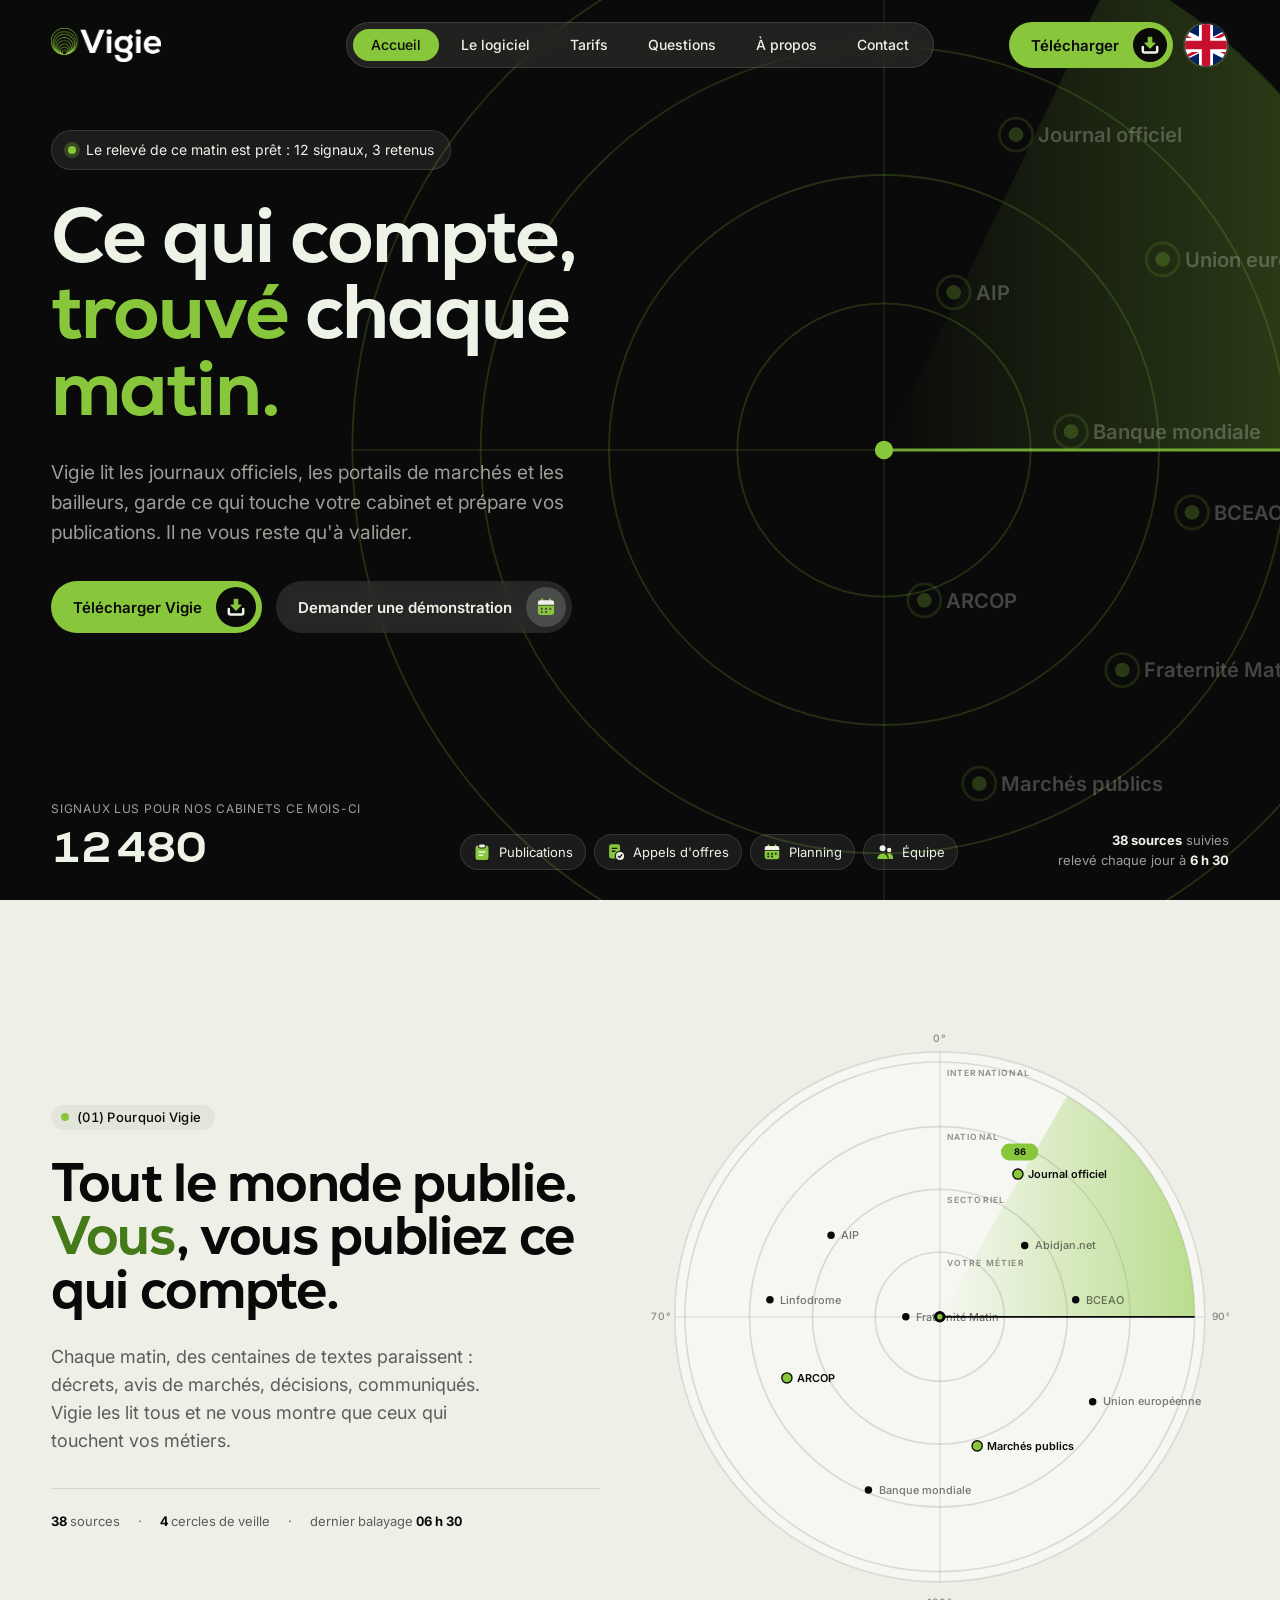
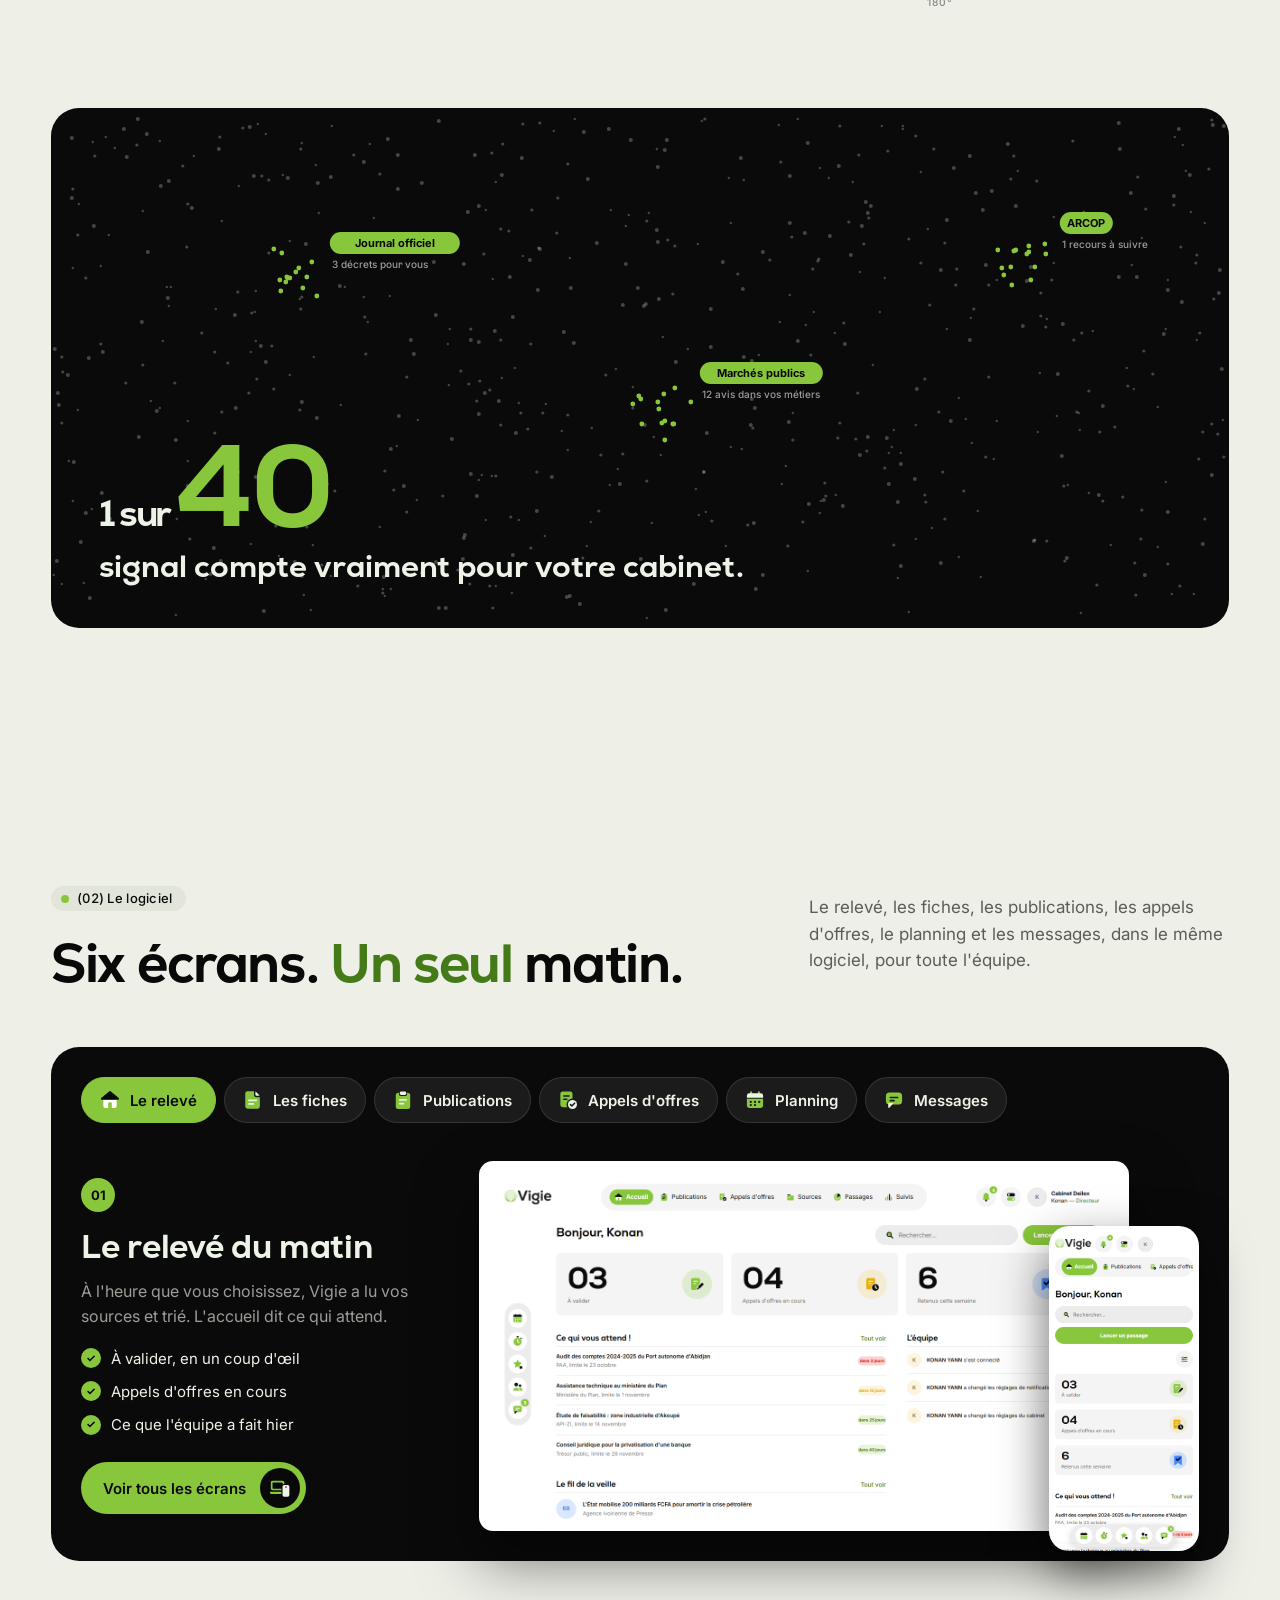
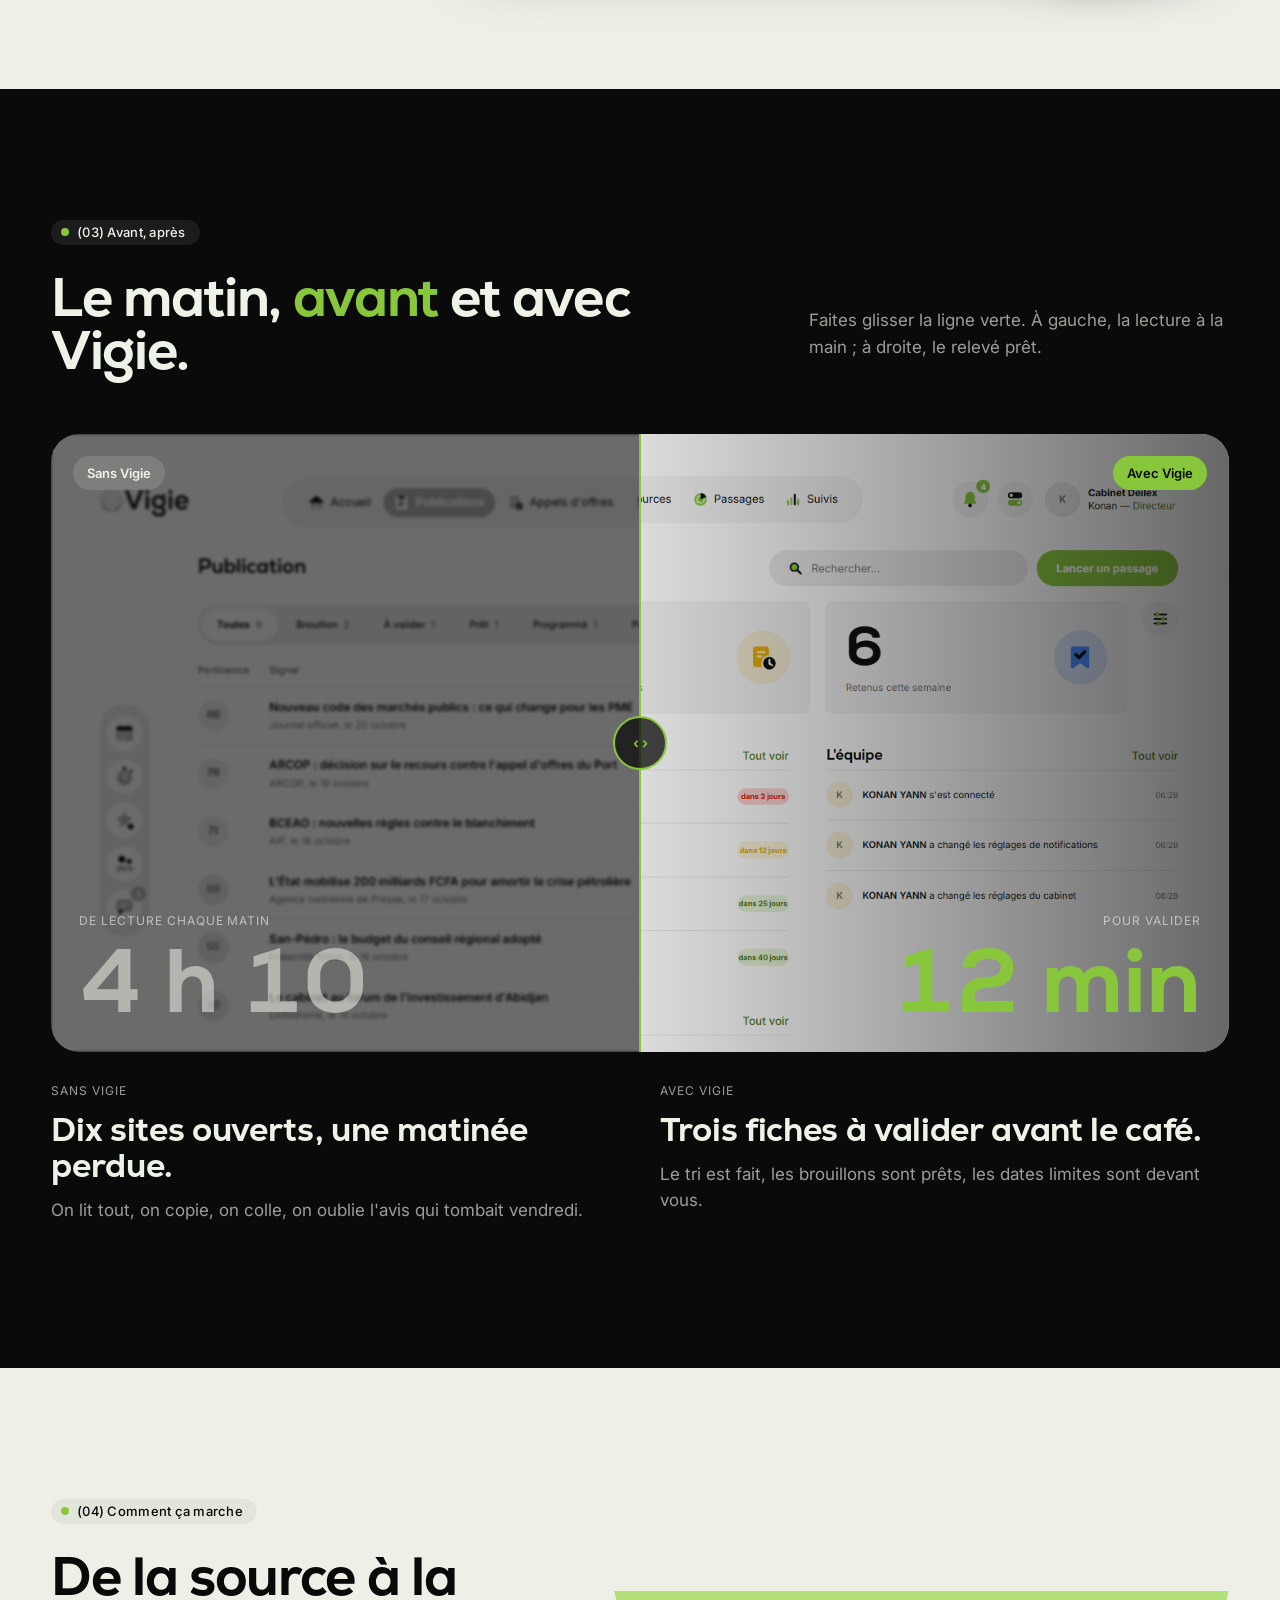
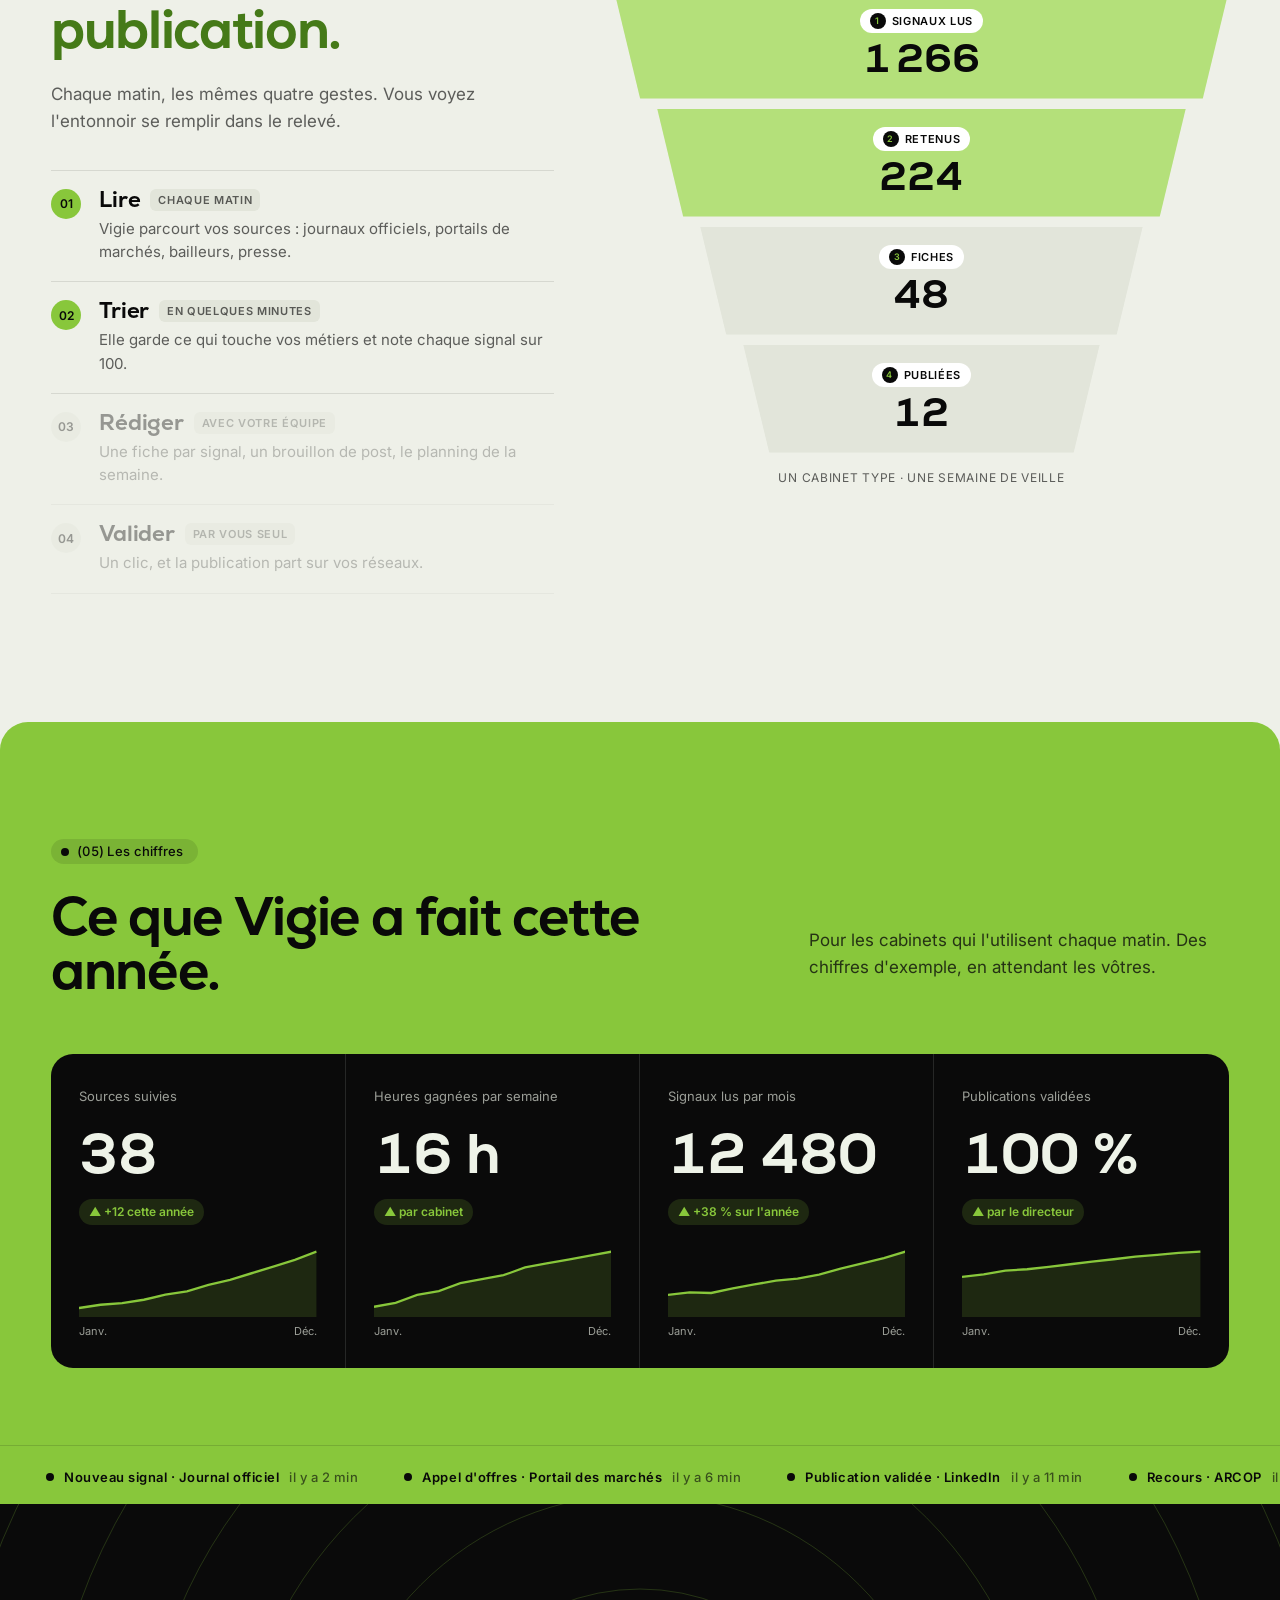
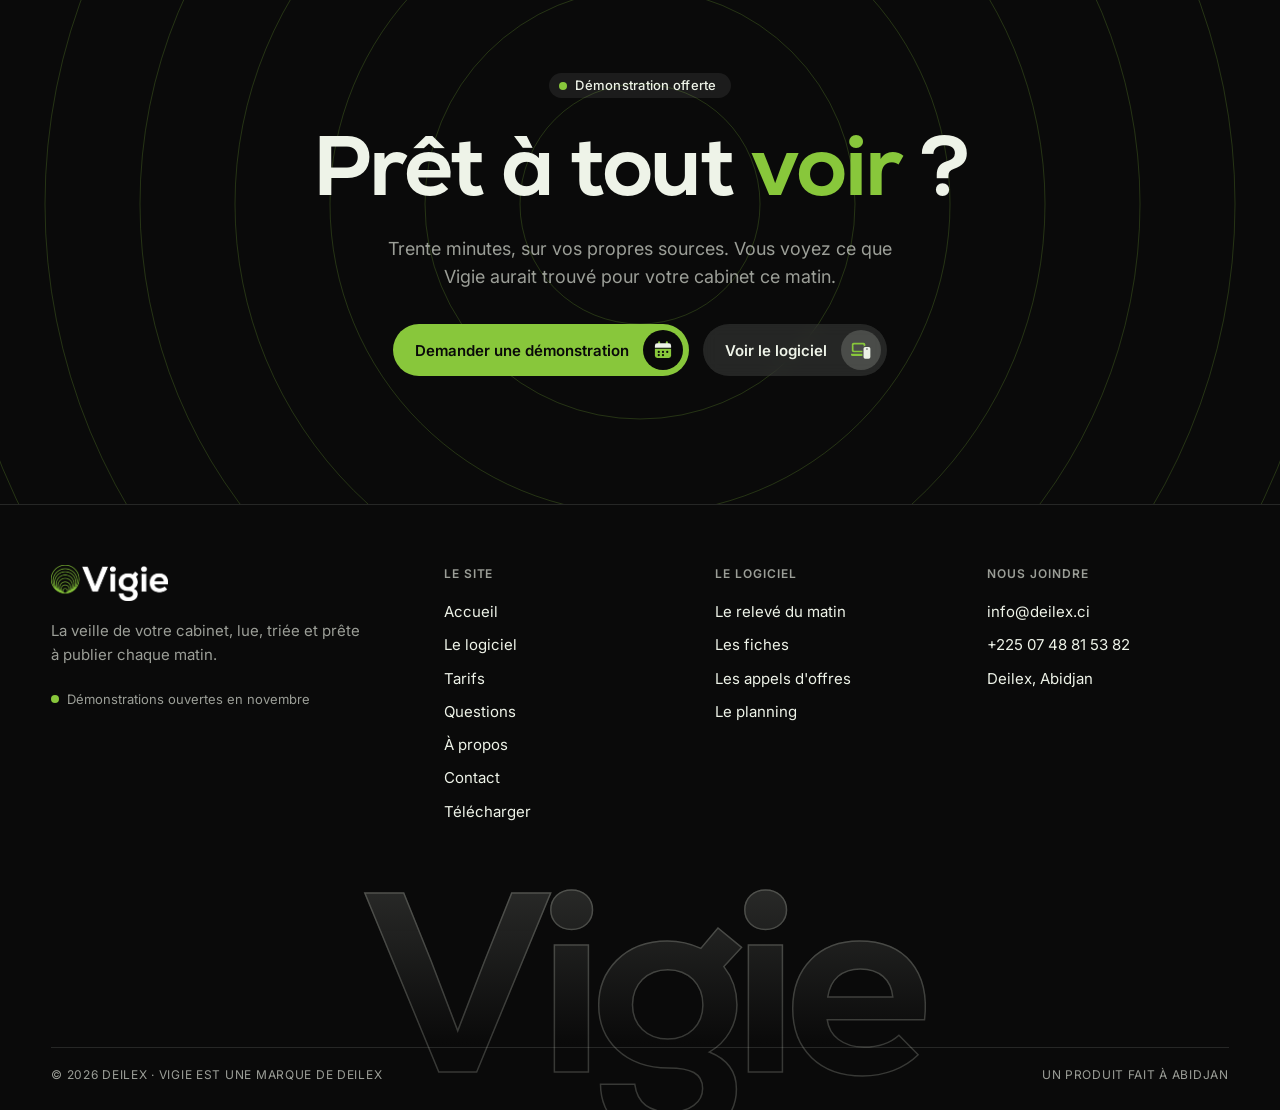
==== commit e98b0c80: "Le site en noir, avec les icones du logiciel ; Tout au meme endroit en onglets Co-Authored-By: Claud" ====
--- a/index.html
+++ b/index.html
@@ -15,9 +15,9 @@
 <body>
 <nav class="menu" aria-label="Pages du site">
   <a href="index.html" class="marque"><img src="images/logo-vigie-nuit.svg" alt="Vigie, accueil"></a>
-  <div class="liens"><a href="logiciel.html">Le logiciel</a><a href="tarifs.html">Tarifs</a><a href="questions.html">Questions</a><a href="a-propos.html">À propos</a><a href="contact.html">Contact</a><a href="telecharger.html">Télécharger</a></div>
-  <div class="droite"><a class="langue" href="en/index.html" hreflang="en" lang="en">English<b>EN</b></a>
-  <a class="bouton vert" href="contact.html"><span class="texte-bouton">Demander une démo</span><span class="rond"><svg viewBox="0 0 24 24" aria-hidden="true"><rect x="4" y="5.5" width="16" height="14" rx="3" fill="none" stroke="currentColor" stroke-width="2"/><path d="M4 10h16M9 3.5v4M15 3.5v4" stroke="currentColor" stroke-width="2" stroke-linecap="round"/></svg></span></a></div>
+  <div class="liens"><a href="index.html" aria-current="page">Accueil</a><a href="logiciel.html">Le logiciel</a><a href="tarifs.html">Tarifs</a><a href="questions.html">Questions</a><a href="a-propos.html">À propos</a><a href="contact.html">Contact</a></div>
+  <div class="droite"><a class="bouton vert" href="telecharger.html"><span class="texte-bouton">Télécharger</span><span class="rond"><span class="ic" aria-hidden="true"><i class="v" style="--p:url('images/icones/telecharger-vert.svg')"></i><i class="e" style="--p:url('images/icones/telecharger-encre.svg')"></i></span></span></a>
+  <a class="langue" href="en/index.html" hreflang="en" lang="en" aria-label="English"><img src="images/drapeau-gb.svg" alt=""></a></div>
 </nav>
 <main>
 <header class="heros">
@@ -36,12 +36,12 @@
     <span class="badge">Le relevé de ce matin est prêt : 12 signaux, 3 retenus</span>
     <h1>Ce qui compte, <mark>trouvé</mark> chaque <mark>matin.</mark></h1>
     <p class="chapeau">Vigie lit les journaux officiels, les portails de marchés et les bailleurs, garde ce qui touche votre cabinet et prépare vos publications. Il ne vous reste qu'à valider.</p>
-    <div class="boutons"><a class="bouton" href="contact.html">Demander une démonstration<span class="rond"><svg viewBox="0 0 24 24" aria-hidden="true"><rect x="4" y="5.5" width="16" height="14" rx="3" fill="none" stroke="currentColor" stroke-width="2"/><path d="M4 10h16M9 3.5v4M15 3.5v4" stroke="currentColor" stroke-width="2" stroke-linecap="round"/></svg></span></a>
-      <a class="bouton verre" href="telecharger.html">Télécharger Vigie<span class="rond"><svg viewBox="0 0 24 24" aria-hidden="true"><path d="M12 4v12M6.5 10.5 12 16l5.5-5.5M5 20h14" fill="none" stroke="currentColor" stroke-width="2.2" stroke-linecap="round" stroke-linejoin="round"/></svg></span></a></div>
+    <div class="boutons"><a class="bouton vert" href="telecharger.html">Télécharger Vigie<span class="rond"><span class="ic" aria-hidden="true"><i class="v" style="--p:url('images/icones/telecharger-vert.svg')"></i><i class="e" style="--p:url('images/icones/telecharger-encre.svg')"></i></span></span></a>
+      <a class="bouton verre" href="contact.html">Demander une démonstration<span class="rond"><span class="ic" aria-hidden="true"><i class="v" style="--p:url('images/icones/planning-vert.svg')"></i><i class="e" style="--p:url('images/icones/planning-encre.svg')"></i></span></span></a></div>
   </div>
   <div class="heros-bas"><div class="contenu">
     <div class="compteur"><span>Signaux lus pour nos cabinets ce mois-ci</span><b data-compte="12480">12 480</b></div>
-    <div class="puces"><a class="puce" href="logiciel.html"><b>01</b>Publications</a><a class="puce" href="logiciel.html"><b>02</b>Appels d'offres</a><a class="puce" href="logiciel.html"><b>03</b>Planning</a><a class="puce" href="logiciel.html"><b>04</b>Équipe</a></div>
+    <div class="puces"><a class="puce" href="logiciel.html"><span class="ic" aria-hidden="true"><i class="v" style="--p:url('images/icones/publications-vert.svg')"></i><i class="e" style="--p:url('images/icones/publications-encre.svg')"></i></span>Publications</a><a class="puce" href="logiciel.html"><span class="ic" aria-hidden="true"><i class="v" style="--p:url('images/icones/appels-offres-vert.svg')"></i><i class="e" style="--p:url('images/icones/appels-offres-encre.svg')"></i></span>Appels d'offres</a><a class="puce" href="logiciel.html"><span class="ic" aria-hidden="true"><i class="v" style="--p:url('images/icones/planning-vert.svg')"></i><i class="e" style="--p:url('images/icones/planning-encre.svg')"></i></span>Planning</a><a class="puce" href="logiciel.html"><span class="ic" aria-hidden="true"><i class="v" style="--p:url('images/icones/equipe-vert.svg')"></i><i class="e" style="--p:url('images/icones/equipe-encre.svg')"></i></span>Équipe</a></div>
     <div class="note-heros"><b>38 sources</b> suivies<br>relevé chaque jour à <b>6 h 30</b></div>
   </div></div>
 </header>
@@ -84,57 +84,31 @@
   <div class="tete-section"><div><span class="etiquette">(02) Le logiciel</span>
     <h2>Six écrans. <mark>Un seul</mark> matin.</h2></div>
     <p>Le relevé, les fiches, les publications, les appels d'offres, le planning et les messages, dans le même logiciel, pour toute l'équipe.</p></div>
-  <div class="canaux" role="group" aria-label="Les parties du logiciel"><div class="canal">
-  <input type="radio" name="c-canal" id="c0" checked>
-  <label for="c0" class="t-sombre"><span class="num">01</span><span class="nom-canal">Le relevé</span><span class="plus" aria-hidden="true">+</span></label>
-  <div class="volet">
-    <div><span class="num-volet">01</span><h3>Le relevé du matin</h3><p>À l'heure que vous choisissez, Vigie a lu vos sources et trié. L'accueil dit ce qui attend.</p><ul><li>À valider, en un coup d'œil</li><li>Appels d'offres en cours</li><li>Ce que l'équipe a fait hier</li></ul>
-      <a class="bouton" href="logiciel.html">Voir l'écran<span class="rond"><svg viewBox="0 0 24 24" aria-hidden="true"><path d="M7 17L17 7M9 7h8v8" fill="none" stroke="currentColor" stroke-width="2.2" stroke-linecap="round" stroke-linejoin="round"/></svg></span></a></div>
-    <div class="apercu"><img src="images/ecran-accueil.png" alt="Le relevé du matin, dans Vigie (données inventées)" loading="lazy"></div>
-  </div>
-</div><div class="canal">
-  <input type="radio" name="c-canal" id="c1" >
-  <label for="c1" class="t-blanc"><span class="num">02</span><span class="nom-canal">Les fiches</span><span class="plus" aria-hidden="true">+</span></label>
-  <div class="volet">
-    <div><span class="num-volet">02</span><h3>Une fiche par signal</h3><p>Le titre, la source, la note sur 100 et la synthèse. Votre équipe y écrit le post et en parle.</p><ul><li>Brouillon proposé par Vigie</li><li>Déclinaison par réseau</li><li>Conversation de l'équipe</li></ul>
-      <a class="bouton" href="logiciel.html">Voir l'écran<span class="rond"><svg viewBox="0 0 24 24" aria-hidden="true"><path d="M7 17L17 7M9 7h8v8" fill="none" stroke="currentColor" stroke-width="2.2" stroke-linecap="round" stroke-linejoin="round"/></svg></span></a></div>
-    <div class="apercu telephone"><img src="images/telephone-fiche.png" alt="Une fiche par signal, dans Vigie (données inventées)" loading="lazy"></div>
-  </div>
-</div><div class="canal">
-  <input type="radio" name="c-canal" id="c2" >
-  <label for="c2" class="t-creme"><span class="num">03</span><span class="nom-canal">Publications</span><span class="plus" aria-hidden="true">+</span></label>
-  <div class="volet">
-    <div><span class="num-volet">03</span><h3>Les publications</h3><p>Toutes les fiches, du brouillon à la publication. Vous voyez ce qui attend votre validation.</p><ul><li>Filtres par statut</li><li>Validation en un clic</li><li>Partage vers vos réseaux</li></ul>
-      <a class="bouton" href="logiciel.html">Voir l'écran<span class="rond"><svg viewBox="0 0 24 24" aria-hidden="true"><path d="M7 17L17 7M9 7h8v8" fill="none" stroke="currentColor" stroke-width="2.2" stroke-linecap="round" stroke-linejoin="round"/></svg></span></a></div>
-    <div class="apercu"><img src="images/ecran-publications.png" alt="Les publications, dans Vigie (données inventées)" loading="lazy"></div>
-  </div>
-</div><div class="canal">
-  <input type="radio" name="c-canal" id="c3" >
-  <label for="c3" class="t-vert"><span class="num">04</span><span class="nom-canal">Appels d'offres</span><span class="plus" aria-hidden="true">+</span></label>
-  <div class="volet">
-    <div><span class="num-volet">04</span><h3>Les appels d'offres</h3><p>Les avis de marchés et des bailleurs qui touchent vos métiers, avec leur date limite.</p><ul><li>Portail des marchés publics</li><li>Banque mondiale, Union européenne</li><li>Suivi de chaque affaire</li></ul>
-      <a class="bouton" href="logiciel.html">Voir l'écran<span class="rond"><svg viewBox="0 0 24 24" aria-hidden="true"><path d="M7 17L17 7M9 7h8v8" fill="none" stroke="currentColor" stroke-width="2.2" stroke-linecap="round" stroke-linejoin="round"/></svg></span></a></div>
-    <div class="apercu"><img src="images/ecran-appels.png" alt="Les appels d'offres, dans Vigie (données inventées)" loading="lazy"></div>
-  </div>
-</div><div class="canal">
-  <input type="radio" name="c-canal" id="c4" >
-  <label for="c4" class="t-sombre"><span class="num">05</span><span class="nom-canal">Planning</span><span class="plus" aria-hidden="true">+</span></label>
-  <div class="volet">
-    <div><span class="num-volet">05</span><h3>Le planning</h3><p>La semaine en sept colonnes, une carte par publication, l'heure et le réseau dessus.</p><ul><li>Ajout en un clic</li><li>Filtres par réseau</li><li>Impression en PDF</li></ul>
-      <a class="bouton" href="logiciel.html">Voir l'écran<span class="rond"><svg viewBox="0 0 24 24" aria-hidden="true"><path d="M7 17L17 7M9 7h8v8" fill="none" stroke="currentColor" stroke-width="2.2" stroke-linecap="round" stroke-linejoin="round"/></svg></span></a></div>
-    <div class="apercu"><img src="images/ecran-planning.png" alt="Le planning, dans Vigie (données inventées)" loading="lazy"></div>
-  </div>
-</div><div class="canal">
-  <input type="radio" name="c-canal" id="c5" >
-  <label for="c5" class="t-blanc"><span class="num">06</span><span class="nom-canal">Messages</span><span class="plus" aria-hidden="true">+</span></label>
-  <div class="volet">
-    <div><span class="num-volet">06</span><h3>Les messages</h3><p>Une conversation par personne de l'équipe. Les mentions faites sous une fiche y arrivent aussi.</p><ul><li>Sur téléphone comme au bureau</li><li>Mentions avec lien vers la fiche</li><li>Chacun ne lit que ses messages</li></ul>
-      <a class="bouton" href="logiciel.html">Voir l'écran<span class="rond"><svg viewBox="0 0 24 24" aria-hidden="true"><path d="M7 17L17 7M9 7h8v8" fill="none" stroke="currentColor" stroke-width="2.2" stroke-linecap="round" stroke-linejoin="round"/></svg></span></a></div>
-    <div class="apercu telephone"><img src="images/telephone-messages.png" alt="Les messages, dans Vigie (données inventées)" loading="lazy"></div>
-  </div>
-</div></div>
-  <div class="pied-canaux"><span>Cliquez sur une colonne pour l'ouvrir.</span>
-    <a href="logiciel.html">Tous les écrans, un par un</a></div>
+  <div class="onglets-ecrans"><input type="radio" name="c-onglet" id="co0" checked><input type="radio" name="c-onglet" id="co1"><input type="radio" name="c-onglet" id="co2"><input type="radio" name="c-onglet" id="co3"><input type="radio" name="c-onglet" id="co4"><input type="radio" name="c-onglet" id="co5"><div class="barre-onglets" role="group" aria-label="Les parties du logiciel"><label for="co0"><span class="ic" aria-hidden="true"><i class="v" style="--p:url('images/icones/accueil-vert.svg')"></i><i class="e" style="--p:url('images/icones/accueil-encre.svg')"></i></span><span>Le relevé</span></label><label for="co1"><span class="ic" aria-hidden="true"><i class="v" style="--p:url('images/icones/document-vert.svg')"></i><i class="e" style="--p:url('images/icones/document-encre.svg')"></i></span><span>Les fiches</span></label><label for="co2"><span class="ic" aria-hidden="true"><i class="v" style="--p:url('images/icones/publications-vert.svg')"></i><i class="e" style="--p:url('images/icones/publications-encre.svg')"></i></span><span>Publications</span></label><label for="co3"><span class="ic" aria-hidden="true"><i class="v" style="--p:url('images/icones/appels-offres-vert.svg')"></i><i class="e" style="--p:url('images/icones/appels-offres-encre.svg')"></i></span><span>Appels d'offres</span></label><label for="co4"><span class="ic" aria-hidden="true"><i class="v" style="--p:url('images/icones/planning-vert.svg')"></i><i class="e" style="--p:url('images/icones/planning-encre.svg')"></i></span><span>Planning</span></label><label for="co5"><span class="ic" aria-hidden="true"><i class="v" style="--p:url('images/icones/messages-vert.svg')"></i><i class="e" style="--p:url('images/icones/messages-encre.svg')"></i></span><span>Messages</span></label></div><div class="panneaux-onglets"><article class="panneau-onglet">
+  <div class="texte-onglet"><span class="num-onglet">01</span><h3>Le relevé du matin</h3><p>À l'heure que vous choisissez, Vigie a lu vos sources et trié. L'accueil dit ce qui attend.</p><ul><li>À valider, en un coup d'œil</li><li>Appels d'offres en cours</li><li>Ce que l'équipe a fait hier</li></ul><a class="bouton vert" href="logiciel.html">Voir tous les écrans<span class="rond"><span class="ic" aria-hidden="true"><i class="v" style="--p:url('images/icones/appareils-vert.svg')"></i><i class="e" style="--p:url('images/icones/appareils-encre.svg')"></i></span></span></a></div>
+  <div class="cadre-onglet"><img src="images/ecran-accueil.png" alt="Le relevé du matin, dans Vigie (données inventées)" loading="lazy">
+    <img class="tel" src="images/telephone-accueil.png" alt="" loading="lazy"></div>
+</article><article class="panneau-onglet">
+  <div class="texte-onglet"><span class="num-onglet">02</span><h3>Une fiche par signal</h3><p>Le titre, la source, la note sur 100 et la synthèse. Votre équipe y écrit le post et en parle.</p><ul><li>Brouillon proposé par Vigie</li><li>Déclinaison par réseau</li><li>Conversation de l'équipe</li></ul><a class="bouton vert" href="logiciel.html">Voir tous les écrans<span class="rond"><span class="ic" aria-hidden="true"><i class="v" style="--p:url('images/icones/appareils-vert.svg')"></i><i class="e" style="--p:url('images/icones/appareils-encre.svg')"></i></span></span></a></div>
+  <div class="cadre-onglet"><img src="images/ecran-fiche.png" alt="Une fiche par signal, dans Vigie (données inventées)" loading="lazy">
+    <img class="tel" src="images/telephone-fiche.png" alt="" loading="lazy"></div>
+</article><article class="panneau-onglet">
+  <div class="texte-onglet"><span class="num-onglet">03</span><h3>Les publications</h3><p>Toutes les fiches, du brouillon à la publication. Vous voyez ce qui attend votre validation.</p><ul><li>Filtres par statut</li><li>Validation en un clic</li><li>Partage vers vos réseaux</li></ul><a class="bouton vert" href="logiciel.html">Voir tous les écrans<span class="rond"><span class="ic" aria-hidden="true"><i class="v" style="--p:url('images/icones/appareils-vert.svg')"></i><i class="e" style="--p:url('images/icones/appareils-encre.svg')"></i></span></span></a></div>
+  <div class="cadre-onglet"><img src="images/ecran-publications.png" alt="Les publications, dans Vigie (données inventées)" loading="lazy">
+    <img class="tel" src="images/telephone-publications.png" alt="" loading="lazy"></div>
+</article><article class="panneau-onglet">
+  <div class="texte-onglet"><span class="num-onglet">04</span><h3>Les appels d'offres</h3><p>Les avis de marchés et des bailleurs qui touchent vos métiers, avec leur date limite.</p><ul><li>Portail des marchés publics</li><li>Banque mondiale, Union européenne</li><li>Suivi de chaque affaire</li></ul><a class="bouton vert" href="logiciel.html">Voir tous les écrans<span class="rond"><span class="ic" aria-hidden="true"><i class="v" style="--p:url('images/icones/appareils-vert.svg')"></i><i class="e" style="--p:url('images/icones/appareils-encre.svg')"></i></span></span></a></div>
+  <div class="cadre-onglet"><img src="images/ecran-appels.png" alt="Les appels d'offres, dans Vigie (données inventées)" loading="lazy">
+    <img class="tel" src="images/telephone-appels.png" alt="" loading="lazy"></div>
+</article><article class="panneau-onglet">
+  <div class="texte-onglet"><span class="num-onglet">05</span><h3>Le planning</h3><p>La semaine en sept colonnes, une carte par publication, l'heure et le réseau dessus.</p><ul><li>Ajout en un clic</li><li>Filtres par réseau</li><li>Impression en PDF</li></ul><a class="bouton vert" href="logiciel.html">Voir tous les écrans<span class="rond"><span class="ic" aria-hidden="true"><i class="v" style="--p:url('images/icones/appareils-vert.svg')"></i><i class="e" style="--p:url('images/icones/appareils-encre.svg')"></i></span></span></a></div>
+  <div class="cadre-onglet"><img src="images/ecran-planning.png" alt="Le planning, dans Vigie (données inventées)" loading="lazy">
+    <img class="tel" src="images/telephone-planning.png" alt="" loading="lazy"></div>
+</article><article class="panneau-onglet">
+  <div class="texte-onglet"><span class="num-onglet">06</span><h3>Les messages</h3><p>Une conversation par personne de l'équipe. Les mentions faites sous une fiche y arrivent aussi.</p><ul><li>Sur téléphone comme au bureau</li><li>Mentions avec lien vers la fiche</li><li>Chacun ne lit que ses messages</li></ul><a class="bouton vert" href="logiciel.html">Voir tous les écrans<span class="rond"><span class="ic" aria-hidden="true"><i class="v" style="--p:url('images/icones/appareils-vert.svg')"></i><i class="e" style="--p:url('images/icones/appareils-encre.svg')"></i></span></span></a></div>
+  <div class="cadre-onglet"><img src="images/ecran-messages.png" alt="Les messages, dans Vigie (données inventées)" loading="lazy">
+    <img class="tel" src="images/telephone-messages.png" alt="" loading="lazy"></div>
+</article></div></div>
 </div></section>
 
 <section class="section nuit"><div class="contenu">
@@ -187,8 +161,8 @@
     <span class="etiquette">Démonstration offerte</span>
     <h2>Prêt à tout <mark>voir</mark> ?</h2>
     <p>Trente minutes, sur vos propres sources. Vous voyez ce que Vigie aurait trouvé pour votre cabinet ce matin.</p>
-    <div class="boutons"><a class="bouton vert" href="contact.html">Demander une démonstration<span class="rond"><svg viewBox="0 0 24 24" aria-hidden="true"><rect x="4" y="5.5" width="16" height="14" rx="3" fill="none" stroke="currentColor" stroke-width="2"/><path d="M4 10h16M9 3.5v4M15 3.5v4" stroke="currentColor" stroke-width="2" stroke-linecap="round"/></svg></span></a>
-      <a class="bouton verre" href="logiciel.html">Voir le logiciel<span class="rond"><svg viewBox="0 0 24 24" aria-hidden="true"><path d="M7 17L17 7M9 7h8v8" fill="none" stroke="currentColor" stroke-width="2.2" stroke-linecap="round" stroke-linejoin="round"/></svg></span></a></div>
+    <div class="boutons"><a class="bouton vert" href="contact.html">Demander une démonstration<span class="rond"><span class="ic" aria-hidden="true"><i class="v" style="--p:url('images/icones/planning-vert.svg')"></i><i class="e" style="--p:url('images/icones/planning-encre.svg')"></i></span></span></a>
+      <a class="bouton verre" href="logiciel.html">Voir le logiciel<span class="rond"><span class="ic" aria-hidden="true"><i class="v" style="--p:url('images/icones/appareils-vert.svg')"></i><i class="e" style="--p:url('images/icones/appareils-encre.svg')"></i></span></span></a></div>
   </div>
 </section>
 </main>
--- a/site.css
+++ b/site.css
@@ -36,9 +36,11 @@
   --vert-clair: #b4e07a;
   --vert-texte: #457a18;
   --encre: #090909;
-  --nuit: #10180a;
-  --nuit-2: #162011;
-  --nuit-3: #1d2716;
+  /* NOIR, PLUS VERT SOMBRE (directeur, 20/10/2026 : « les fonds vert
+     sombre des arrière-plans, en noir »). */
+  --nuit: #0a0a0a;
+  --nuit-2: #141414;
+  --nuit-3: #1c1c1c;
   --sur-nuit: #eef3e8;
   --gris-nuit: rgba(238, 243, 232, .64);
   --creme: #eef0e8;
@@ -63,8 +65,10 @@
   font-family: "Nexa Pro", "Inter", sans-serif; font-weight: 800;
   letter-spacing: -.025em; line-height: 1; margin: 0;
 }
-h1 { font-size: clamp(48px, 8.4vw, 128px); }
-h2 { font-size: clamp(40px, 5.6vw, 84px); }
+/* Réduits le 20/10/2026 (directeur : « réduis les grands titres, c'est
+   trop gros ») : un bon tiers de moins. */
+h1 { font-size: clamp(40px, 6vw, 88px); }
+h2 { font-size: clamp(32px, 4.2vw, 60px); }
 h3 { font-size: 22px; letter-spacing: -.01em; }
 p { margin: 0 0 1em; }
 a { color: inherit; }
@@ -72,11 +76,11 @@
 .contenu { max-width: var(--largeur); margin: 0 auto; padding-inline: var(--marge); }
 :focus-visible { outline: 3px solid var(--vert); outline-offset: 3px; border-radius: 6px; }
 
-/* LE SURLIGNAGE : des blocs verts derrière les mots, comme la référence. */
-mark {
-  background: var(--vert); color: var(--encre); padding: 0 .12em; margin: 0 .02em;
-  border-radius: .14em; -webkit-box-decoration-break: clone; box-decoration-break: clone;
-}
+/* LES MOTS EN VERT, sans cadre (directeur, 20/10/2026 : « enlève les
+   contours, mets le texte en vert »). Sur le clair, le vert d'écriture,
+   plus foncé, pour se lire ; sur le noir, le vert de la marque. */
+mark { background: none; color: var(--vert-texte); padding: 0; }
+.nuit mark, .heros mark, .appel-final mark, .pied mark { color: var(--vert); }
 
 /* L'ÉTIQUETTE « (01) … » au-dessus des titres. */
 .etiquette {
@@ -126,13 +130,14 @@
 .menu .liens a[aria-current="page"] { background: var(--vert); color: var(--encre); }
 .menu .droite { justify-self: end; display: flex; align-items: center; gap: 10px; }
 .menu .bouton { min-height: 46px; }
-/* LE CHANGEMENT DE LANGUE : la langue d'arrivée, écrite dans sa langue. */
+/* LE CHANGEMENT DE LANGUE : un simple cercle, le drapeau de la langue
+   d'arrivée dedans, APRÈS le bouton (directeur, 20/10/2026). Son nom est
+   dit aux lecteurs d'écran (aria-label). */
 .menu .langue {
-  display: inline-flex; align-items: center; gap: 8px; padding: 6px 6px 6px 14px; border-radius: 999px;
-  border: 1px solid var(--trait-nuit); background: rgba(238, 243, 232, .06); color: var(--sur-nuit);
-  font: 500 13px/1 "Inter", sans-serif; text-decoration: none;
-}
-.menu .langue b { display: grid; place-items: center; min-width: 30px; height: 30px; border-radius: 999px; background: rgba(238, 243, 232, .14); font-size: 12px; font-weight: 700; }
+  display: grid; place-items: center; width: 46px; height: 46px; padding: 0; border-radius: 50%;
+  overflow: hidden; border: 2px solid var(--trait-nuit); flex: none;
+}
+.menu .langue img { width: 100%; height: 100%; object-fit: cover; }
 .menu .langue:hover { border-color: var(--vert); }
 .menu .bouton .rond { width: 34px; height: 34px; }
 
@@ -141,9 +146,7 @@
 .heros {
   position: relative; overflow: hidden; min-height: 100vh; min-height: 100svh;
   display: flex; flex-direction: column; justify-content: center; padding: 130px 0 0;
-  background:
-    radial-gradient(ellipse 70% 60% at 72% 50%, rgba(136, 199, 59, .14), transparent 70%),
-    var(--nuit);
+  background: var(--nuit);
   color: var(--sur-nuit);
 }
 .heros .fond-radar {
@@ -180,7 +183,7 @@
 
 /* L'en-tête des pages intérieures : plus court, même nuit. */
 .heros.court { min-height: 0; padding: 170px 0 100px; }
-.heros.court h1 { max-width: 14ch; font-size: clamp(46px, 7vw, 108px); }
+.heros.court h1 { max-width: 16ch; font-size: clamp(38px, 5.4vw, 80px); }
 .heros.court .fond-radar { width: min(820px, 80vw); right: -14vw; opacity: .6; }
 
 /* ── les sections ────────────────────────────────────────────────── */
@@ -226,43 +229,7 @@
 .panneau-points .legende-points .grand-nombre small { font-size: .32em; color: var(--sur-nuit); margin-right: .2em; }
 .panneau-points .legende-points p { font: 800 clamp(22px, 2.4vw, 32px)/1.1 "Nexa Pro", sans-serif; margin: 6px 0 0; }
 
-/* (02) Les colonnes verticales qui s'ouvrent */
-.canaux { display: flex; gap: 12px; height: 580px; }
-.canal { position: relative; display: flex; flex: 0 0 92px; transition: flex .5s cubic-bezier(.3, .7, .2, 1); }
-.canal:has(input:checked) { flex: 1 1 auto; }
-.canal input { position: absolute; opacity: 0; pointer-events: none; }
-.canal label {
-  flex: 0 0 92px; display: flex; flex-direction: column; justify-content: space-between; align-items: center;
-  padding: 18px 0; border-radius: 22px; cursor: pointer; overflow: hidden;
-  background: var(--t-fond, var(--nuit)); color: var(--t-texte, var(--sur-nuit));
-  border: 1px solid var(--t-bord, transparent);
-}
-.canal .num { font: 600 12px "Inter", sans-serif; opacity: .7; font-variant-numeric: tabular-nums; }
-.canal .nom-canal { writing-mode: vertical-rl; transform: rotate(180deg); font: 800 28px/1 "Nexa Pro", sans-serif; letter-spacing: -.01em; white-space: nowrap; }
-.canal .plus { display: grid; place-items: center; width: 34px; height: 34px; border-radius: 999px; border: 1px solid currentColor; font: 400 20px/1 "Inter", sans-serif; opacity: .8; }
-.canal input:checked + label { display: none; }
-.canal input:focus-visible + label { outline: 3px solid var(--vert); outline-offset: 3px; }
-.canal .volet {
-  display: none; flex: 1; grid-template-columns: minmax(0, .9fr) minmax(0, 1.2fr); gap: 34px; align-items: center;
-  padding: 34px; border-radius: 22px; background: var(--vert); color: var(--encre); overflow: hidden;
-  animation: ouvrir .45s ease both;
-}
-.canal input:checked ~ .volet { display: grid; }
 @keyframes ouvrir { from { opacity: 0; transform: translateX(14px); } }
-.volet .num-volet { display: inline-grid; place-items: center; width: 34px; height: 34px; border-radius: 999px; background: var(--encre); color: var(--vert); font: 700 13px "Inter", sans-serif; margin-bottom: 22px; }
-.volet h3 { font-size: clamp(34px, 3.6vw, 52px); letter-spacing: -.025em; margin-bottom: 18px; line-height: 1; }
-.volet p { font-size: 16px; max-width: 360px; }
-.volet ul { list-style: none; padding: 0; margin: 18px 0 26px; display: grid; gap: 9px; font-size: 15px; }
-.volet li { display: flex; gap: 10px; align-items: center; }
-.volet li::before { content: "✓"; display: grid; place-items: center; width: 20px; height: 20px; border-radius: 999px; background: var(--encre); color: var(--vert); font-size: 11px; font-weight: 700; flex: none; }
-.volet .apercu { align-self: stretch; display: flex; align-items: center; justify-content: center; min-height: 0; }
-.volet .apercu img { width: 100%; border-radius: 14px; box-shadow: 0 30px 60px rgba(9, 9, 9, .28); }
-.volet .apercu.telephone img { width: auto; max-width: 250px; max-height: 500px; border-radius: 26px; }
-.pied-canaux { display: flex; justify-content: space-between; gap: 20px; flex-wrap: wrap; align-items: center; margin-top: 22px; font-size: 13px; color: var(--gris-texte); }
-.t-sombre { --t-fond: var(--nuit); --t-texte: var(--sur-nuit); }
-.t-blanc { --t-fond: #fff; --t-texte: var(--encre); --t-bord: var(--trait); }
-.t-creme { --t-fond: var(--creme-2); --t-texte: var(--encre); }
-.t-vert { --t-fond: var(--vert-clair); --t-texte: var(--encre); }
 
 /* (03) Avant / avec Vigie : la glissière */
 .comparaison {
@@ -273,7 +240,7 @@
 .comparaison .couche img { width: 100%; height: 100%; object-fit: cover; object-position: top left; }
 .comparaison .avant img { filter: grayscale(1) brightness(.42) blur(1.5px); }
 .comparaison .apres { clip-path: inset(0 0 0 var(--pos)); }
-.comparaison .apres::after { content: ""; position: absolute; inset: 0; background: linear-gradient(90deg, transparent 35%, rgba(16, 24, 10, .62)); pointer-events: none; }
+.comparaison .apres::after { content: ""; position: absolute; inset: 0; background: linear-gradient(90deg, transparent 35%, rgba(10, 10, 10, .62)); pointer-events: none; }
 .comparaison .trait {
   position: absolute; top: 0; bottom: 0; left: var(--pos); width: 2px; margin-left: -1px;
   background: var(--vert); pointer-events: none; z-index: 3;
@@ -281,7 +248,7 @@
 .comparaison .poignee {
   position: absolute; top: 50%; left: 50%; transform: translate(-50%, -50%);
   display: grid; place-items: center; width: 54px; height: 54px; border-radius: 999px;
-  background: rgba(16, 24, 10, .75); border: 2px solid var(--vert); color: var(--vert); font-weight: 700; font-size: 14px;
+  background: rgba(10, 10, 10, .75); border: 2px solid var(--vert); color: var(--vert); font-weight: 700; font-size: 14px;
 }
 .comparaison input[type="range"] {
   position: absolute; inset: 0; width: 100%; height: 100%; margin: 0; opacity: 0; cursor: ew-resize; z-index: 4;
@@ -357,13 +324,12 @@
 .ecran.inverse { grid-template-columns: minmax(0, 1.2fr) minmax(0, .8fr); }
 .ecran.inverse .visuel { order: -1; }
 .ecran .num-ecran { font: 600 13px "Inter", sans-serif; color: var(--gris-texte); margin-bottom: 14px; font-variant-numeric: tabular-nums; }
-.ecran h2 { font-size: clamp(36px, 4.4vw, 64px); margin-bottom: 22px; }
+.ecran h2 { font-size: clamp(30px, 3.2vw, 46px); margin-bottom: 22px; }
 .ecran p { font-size: 18px; color: var(--gris-texte); max-width: 470px; }
 .ecran ul { list-style: none; padding: 0; margin: 24px 0 0; display: grid; gap: 10px; }
 .ecran li { display: flex; gap: 10px; align-items: center; }
 .ecran li::before { content: "✓"; display: grid; place-items: center; width: 22px; height: 22px; border-radius: 999px; background: var(--vert); color: var(--encre); font-size: 12px; font-weight: 700; flex: none; }
 .visuel { position: relative; padding: clamp(20px, 3vw, 40px); border-radius: var(--rayon-grand); background: var(--nuit); overflow: hidden; }
-.visuel::before { content: ""; position: absolute; inset: 0; background: radial-gradient(circle at 80% 20%, rgba(136, 199, 59, .25), transparent 60%); }
 .visuel img { position: relative; border-radius: 14px; box-shadow: 0 30px 60px rgba(0, 0, 0, .4); }
 .visuel .duo { position: relative; display: grid; grid-template-columns: minmax(0, 1fr) 190px; gap: 20px; align-items: end; }
 .visuel .duo img:last-child { border-radius: 22px; }
@@ -376,7 +342,7 @@
 }
 .tarif:nth-child(1) { transform: rotate(-3deg) translateX(18px); }
 .tarif:nth-child(3) { transform: rotate(3deg) translateX(-18px); }
-.tarif.mis { z-index: 2; background: linear-gradient(180deg, #24331a, var(--nuit-2)); border: 2px solid var(--vert); min-height: 590px; box-shadow: 0 0 80px rgba(136, 199, 59, .18); }
+.tarif.mis { z-index: 2; background: linear-gradient(180deg, #1f1f1f, var(--nuit-2)); border: 2px solid var(--vert); min-height: 590px; box-shadow: 0 0 80px rgba(136, 199, 59, .18); }
 .tarif .haut-tarif { display: flex; justify-content: space-between; align-items: center; font-size: 12px; color: var(--gris-nuit); font-variant-numeric: tabular-nums; }
 .tarif .favori { padding: 5px 10px; border-radius: 999px; background: var(--sur-nuit); color: var(--encre); font-size: 11px; font-weight: 700; letter-spacing: .06em; text-transform: uppercase; }
 .tarif h3 { font-size: 32px; margin: 22px 0 6px; }
@@ -441,7 +407,7 @@
 .appel-final .anneaux { position: absolute; left: 50%; top: 50%; width: min(1400px, 150vw); transform: translate(-50%, -50%); pointer-events: none; }
 .appel-final .anneaux circle { fill: none; stroke: rgba(136, 199, 59, .22); }
 .appel-final .contenu { position: relative; }
-.appel-final h2 { font-size: clamp(54px, 9vw, 150px); margin: 0 auto 26px; }
+.appel-final h2 { font-size: clamp(44px, 6.6vw, 100px); margin: 0 auto 26px; }
 .appel-final p { color: var(--gris-nuit); max-width: 520px; margin: 0 auto 34px; font-size: 18px; }
 .appel-final .boutons { display: flex; justify-content: center; flex-wrap: wrap; gap: 14px; }
 .pied { position: relative; overflow: hidden; background: var(--nuit); color: var(--sur-nuit); border-top: 1px solid var(--trait-nuit); padding-top: 60px; }
@@ -455,7 +421,7 @@
 .pied .disponible::before { content: ""; width: 8px; height: 8px; border-radius: 999px; background: var(--vert); }
 .nom-geant {
   display: block; margin: 50px 0 -0.16em; text-align: center; white-space: nowrap;
-  font: 800 clamp(120px, 27vw, 420px)/.8 "Nexa Pro", sans-serif; letter-spacing: -.06em;
+  font: 800 clamp(100px, 20vw, 320px)/.8 "Nexa Pro", sans-serif; letter-spacing: -.06em;
   color: transparent; -webkit-text-stroke: 1.5px rgba(238, 243, 232, .2);
   background: linear-gradient(180deg, rgba(238, 243, 232, .14), rgba(238, 243, 232, 0) 80%);
   -webkit-background-clip: text; background-clip: text;
@@ -496,14 +462,7 @@
   .note-heros { text-align: left; }
   .tete-section, .deux-radar, .entonnoir-deux, .ecran, .ecran.inverse, .questions-deux, .contact-deux, .sous-comparaison { grid-template-columns: minmax(0, 1fr); }
   .ecran.inverse .visuel { order: 0; }
-  .canaux { flex-direction: column; height: auto; }
-  .canal, .canal:has(input:checked) { flex: none; }
-  .canal { width: 100%; }
-  .canal label { flex: 1 1 auto; flex-direction: row; gap: 14px; padding: 16px 20px; min-height: 64px; }
-  .canal .nom-canal { flex: 1; }
   .heros .fond-radar .echo text { display: none; }
-  .canal .nom-canal { writing-mode: horizontal-tb; transform: none; font-size: 22px; }
-  .canal .volet { grid-template-columns: minmax(0, 1fr); padding: 24px; }
   .comparaison { aspect-ratio: 4 / 5; }
   .cartes-chiffres { grid-template-columns: repeat(2, 1fr); }
   .carte-chiffre:nth-child(2) { border-right: 0; }
@@ -516,7 +475,7 @@
 }
 @media (max-width: 560px) {
   .menu .bouton .texte-bouton { display: none; }
-  .menu .langue { padding: 4px; font-size: 0; gap: 0; }
+  .menu .langue { width: 40px; height: 40px; }
   .menu .bouton { padding-left: 6px; }
   .liste-questions summary { grid-template-columns: 30px 1fr 34px; }
   .liste-questions .categorie { display: none; }
@@ -581,3 +540,79 @@
 /* TÉLÉCHARGER (20/10/2026) : la carte sombre du téléchargement. */
 .carte-telecharger .boutons { margin-top: 24px; }
 .carte-telecharger .ecrire { margin-top: 22px; }
+
+/* LES ICÔNES DU LOGICIEL (directeur, 20/10/2026 : « le site doit utiliser
+   les mêmes icônes que le logiciel ») : les deux calques de
+   static/icones-vigie, vert et encre, posés en masque — comme dans
+   Vigie. Sur le vert, le détail passe à l'encre et le vert au blanc. */
+.ic { position: relative; display: inline-block; width: 20px; height: 20px; flex: none; }
+.ic i { position: absolute; inset: 0; -webkit-mask: var(--p) center / contain no-repeat; mask: var(--p) center / contain no-repeat; }
+.ic .v { background: var(--vert); }
+.ic .e { background: currentColor; }
+.bouton .rond .ic { width: 20px; height: 20px; }
+.bouton .rond .ic .v { background: #fff; }
+.bouton .rond .ic .e { background: var(--encre); }
+.bouton.vert .rond .ic .v, .tarif:not(.mis) .bouton .rond .ic .v { background: var(--vert); }
+.bouton.vert .rond .ic .e, .tarif:not(.mis) .bouton .rond .ic .e { background: var(--sur-nuit); }
+.bouton.verre .rond .ic .v { background: var(--vert); }
+.bouton.verre .rond .ic .e { background: var(--sur-nuit); }
+.puce .ic { width: 18px; height: 18px; }
+
+/* « TOUT AU MÊME ENDROIT » (choix « A » du directeur, 20/10/2026) : les onglets
+   aux icônes du logiciel, et l'écran choisi en grand, sur fond noir. */
+.onglets-ecrans { background: var(--nuit); color: var(--sur-nuit); border-radius: var(--rayon-grand); padding: clamp(18px, 2.4vw, 30px); }
+.onglets-ecrans > input { position: absolute; opacity: 0; pointer-events: none; }
+.barre-onglets { display: flex; gap: 8px; overflow-x: auto; padding-bottom: 4px; }
+.barre-onglets label { display: inline-flex; align-items: center; gap: 10px; padding: 12px 18px; border-radius: 999px; cursor: pointer;
+  background: rgba(238, 243, 232, .07); border: 1px solid var(--trait-nuit); font: 600 15px/1 "Inter", sans-serif; white-space: nowrap; }
+.barre-onglets label:hover { border-color: var(--vert); }
+.barre-onglets .ic .e { background: var(--sur-nuit); }
+.panneau-onglet { display: none; grid-template-columns: minmax(0, .75fr) minmax(0, 1.5fr); gap: clamp(24px, 3vw, 44px); align-items: center; margin-top: clamp(22px, 3vw, 34px); }
+.num-onglet { display: inline-grid; place-items: center; width: 34px; height: 34px; border-radius: 999px; background: var(--vert); color: var(--encre); font: 700 13px "Inter", sans-serif; }
+.texte-onglet .bouton { margin-top: 26px; }
+.texte-onglet h3 { font-size: clamp(28px, 2.6vw, 38px); margin: 18px 0 14px; line-height: 1.05; }
+.texte-onglet p { color: var(--gris-nuit); font-size: 16px; }
+.texte-onglet ul { list-style: none; padding: 0; margin: 18px 0 0; display: grid; gap: 10px; font-size: 15px; }
+.texte-onglet li { display: flex; gap: 10px; align-items: center; }
+.texte-onglet li::before { content: "✓"; display: grid; place-items: center; width: 20px; height: 20px; border-radius: 999px; background: var(--vert); color: var(--encre); font-size: 11px; font-weight: 700; flex: none; }
+.cadre-onglet { position: relative; padding-right: 70px; }
+.cadre-onglet img:first-child { width: 100%; border-radius: 14px; box-shadow: 0 30px 60px rgba(0, 0, 0, .5); }
+.cadre-onglet .tel { position: absolute; right: 0; bottom: -20px; width: 150px; border-radius: 20px; box-shadow: 0 20px 50px rgba(0, 0, 0, .6); }
+.onglets-ecrans:has(> input:nth-of-type(1):checked) .panneau-onglet:nth-child(1) { display: grid; }
+.onglets-ecrans:has(> input:nth-of-type(1):checked) .barre-onglets label:nth-child(1) { background: var(--vert); color: var(--encre); border-color: var(--vert); }
+.onglets-ecrans:has(> input:nth-of-type(1):checked) .barre-onglets label:nth-child(1) .ic .v { background: #fff; }
+.onglets-ecrans:has(> input:nth-of-type(1):checked) .barre-onglets label:nth-child(1) .ic .e { background: var(--encre); }
+.onglets-ecrans > input:nth-of-type(1):focus-visible ~ .barre-onglets label:nth-child(1) { outline: 3px solid var(--vert); outline-offset: 3px; }
+.onglets-ecrans:has(> input:nth-of-type(2):checked) .panneau-onglet:nth-child(2) { display: grid; }
+.onglets-ecrans:has(> input:nth-of-type(2):checked) .barre-onglets label:nth-child(2) { background: var(--vert); color: var(--encre); border-color: var(--vert); }
+.onglets-ecrans:has(> input:nth-of-type(2):checked) .barre-onglets label:nth-child(2) .ic .v { background: #fff; }
+.onglets-ecrans:has(> input:nth-of-type(2):checked) .barre-onglets label:nth-child(2) .ic .e { background: var(--encre); }
+.onglets-ecrans > input:nth-of-type(2):focus-visible ~ .barre-onglets label:nth-child(2) { outline: 3px solid var(--vert); outline-offset: 3px; }
+.onglets-ecrans:has(> input:nth-of-type(3):checked) .panneau-onglet:nth-child(3) { display: grid; }
+.onglets-ecrans:has(> input:nth-of-type(3):checked) .barre-onglets label:nth-child(3) { background: var(--vert); color: var(--encre); border-color: var(--vert); }
+.onglets-ecrans:has(> input:nth-of-type(3):checked) .barre-onglets label:nth-child(3) .ic .v { background: #fff; }
+.onglets-ecrans:has(> input:nth-of-type(3):checked) .barre-onglets label:nth-child(3) .ic .e { background: var(--encre); }
+.onglets-ecrans > input:nth-of-type(3):focus-visible ~ .barre-onglets label:nth-child(3) { outline: 3px solid var(--vert); outline-offset: 3px; }
+.onglets-ecrans:has(> input:nth-of-type(4):checked) .panneau-onglet:nth-child(4) { display: grid; }
+.onglets-ecrans:has(> input:nth-of-type(4):checked) .barre-onglets label:nth-child(4) { background: var(--vert); color: var(--encre); border-color: var(--vert); }
+.onglets-ecrans:has(> input:nth-of-type(4):checked) .barre-onglets label:nth-child(4) .ic .v { background: #fff; }
+.onglets-ecrans:has(> input:nth-of-type(4):checked) .barre-onglets label:nth-child(4) .ic .e { background: var(--encre); }
+.onglets-ecrans > input:nth-of-type(4):focus-visible ~ .barre-onglets label:nth-child(4) { outline: 3px solid var(--vert); outline-offset: 3px; }
+.onglets-ecrans:has(> input:nth-of-type(5):checked) .panneau-onglet:nth-child(5) { display: grid; }
+.onglets-ecrans:has(> input:nth-of-type(5):checked) .barre-onglets label:nth-child(5) { background: var(--vert); color: var(--encre); border-color: var(--vert); }
+.onglets-ecrans:has(> input:nth-of-type(5):checked) .barre-onglets label:nth-child(5) .ic .v { background: #fff; }
+.onglets-ecrans:has(> input:nth-of-type(5):checked) .barre-onglets label:nth-child(5) .ic .e { background: var(--encre); }
+.onglets-ecrans > input:nth-of-type(5):focus-visible ~ .barre-onglets label:nth-child(5) { outline: 3px solid var(--vert); outline-offset: 3px; }
+.onglets-ecrans:has(> input:nth-of-type(6):checked) .panneau-onglet:nth-child(6) { display: grid; }
+.onglets-ecrans:has(> input:nth-of-type(6):checked) .barre-onglets label:nth-child(6) { background: var(--vert); color: var(--encre); border-color: var(--vert); }
+.onglets-ecrans:has(> input:nth-of-type(6):checked) .barre-onglets label:nth-child(6) .ic .v { background: #fff; }
+.onglets-ecrans:has(> input:nth-of-type(6):checked) .barre-onglets label:nth-child(6) .ic .e { background: var(--encre); }
+.onglets-ecrans > input:nth-of-type(6):focus-visible ~ .barre-onglets label:nth-child(6) { outline: 3px solid var(--vert); outline-offset: 3px; }
+
+@media (max-width: 980px) {
+  .panneau-onglet { grid-template-columns: minmax(0, 1fr); }
+  /* Sur un petit écran, la capture du téléphone couvrirait la liste :
+     celle de l'ordinateur suffit. */
+  .cadre-onglet { padding-right: 0; }
+  .cadre-onglet .tel { display: none; }
+}
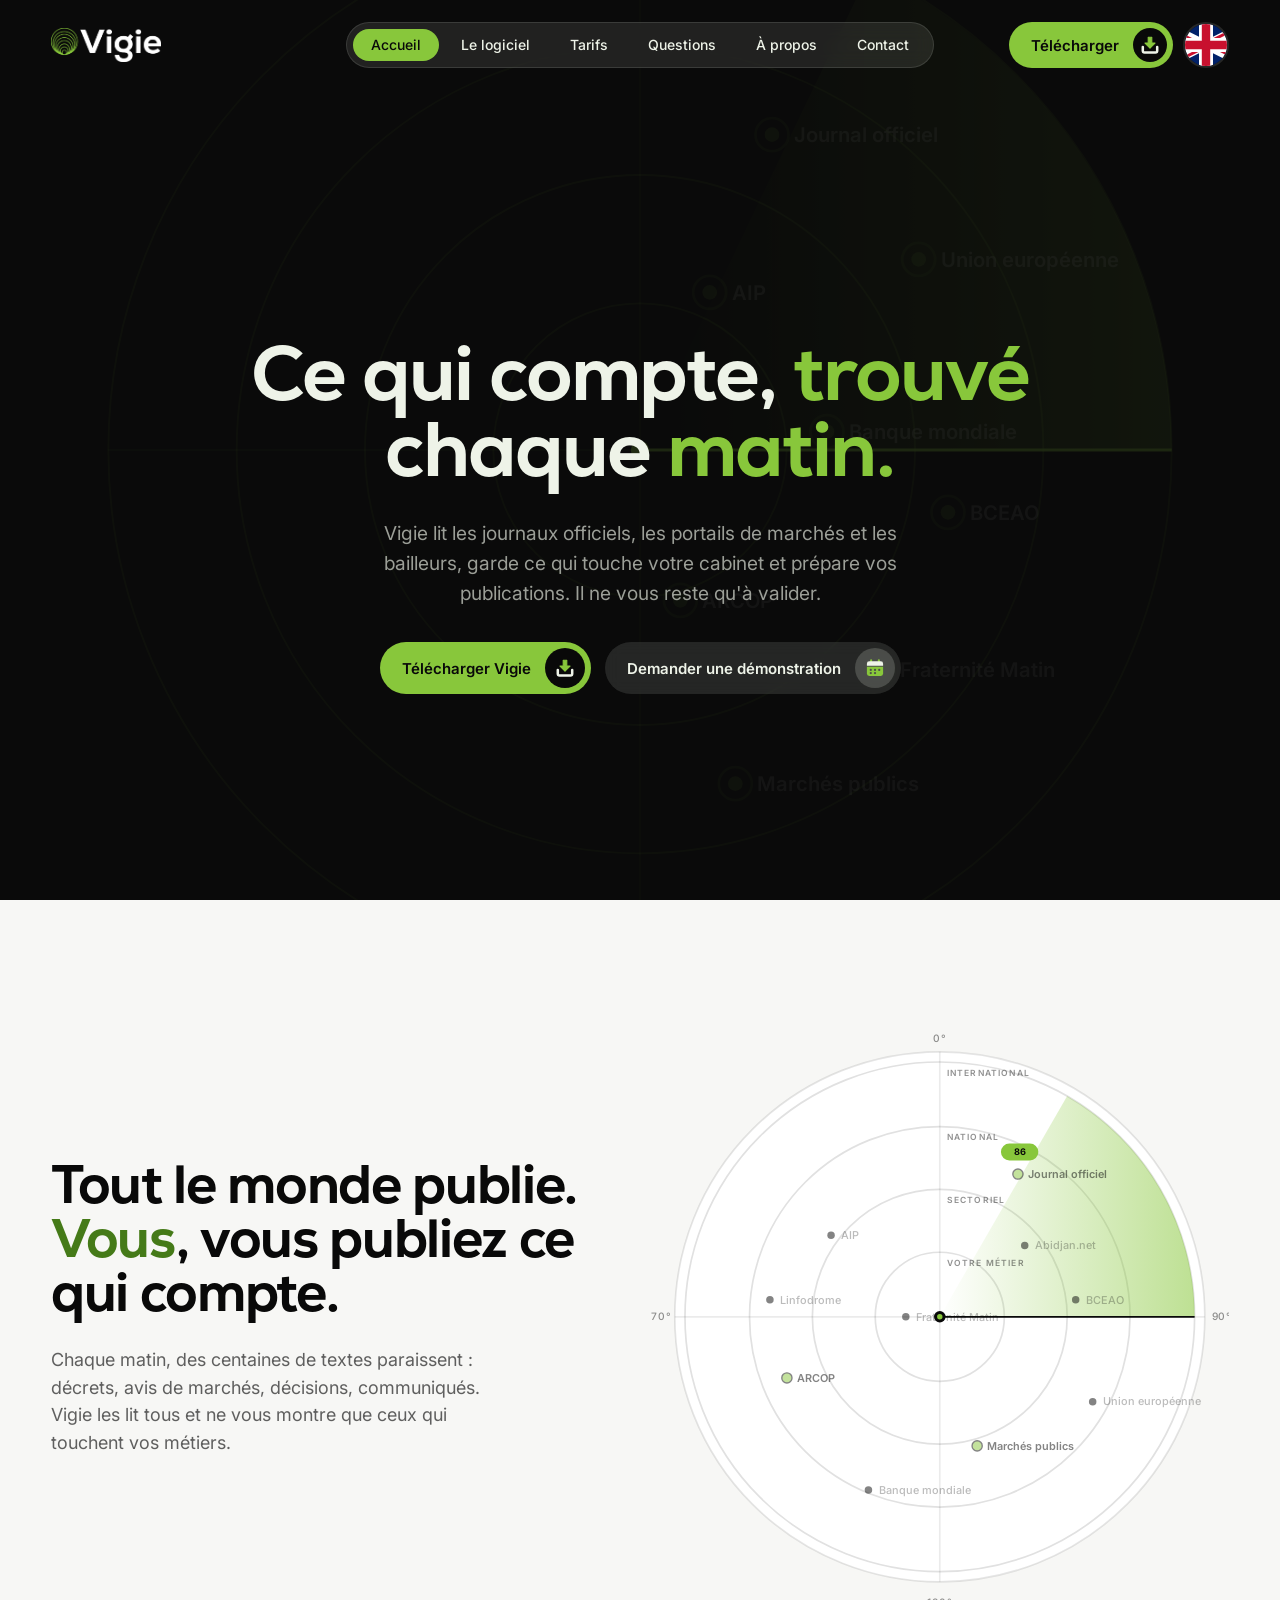
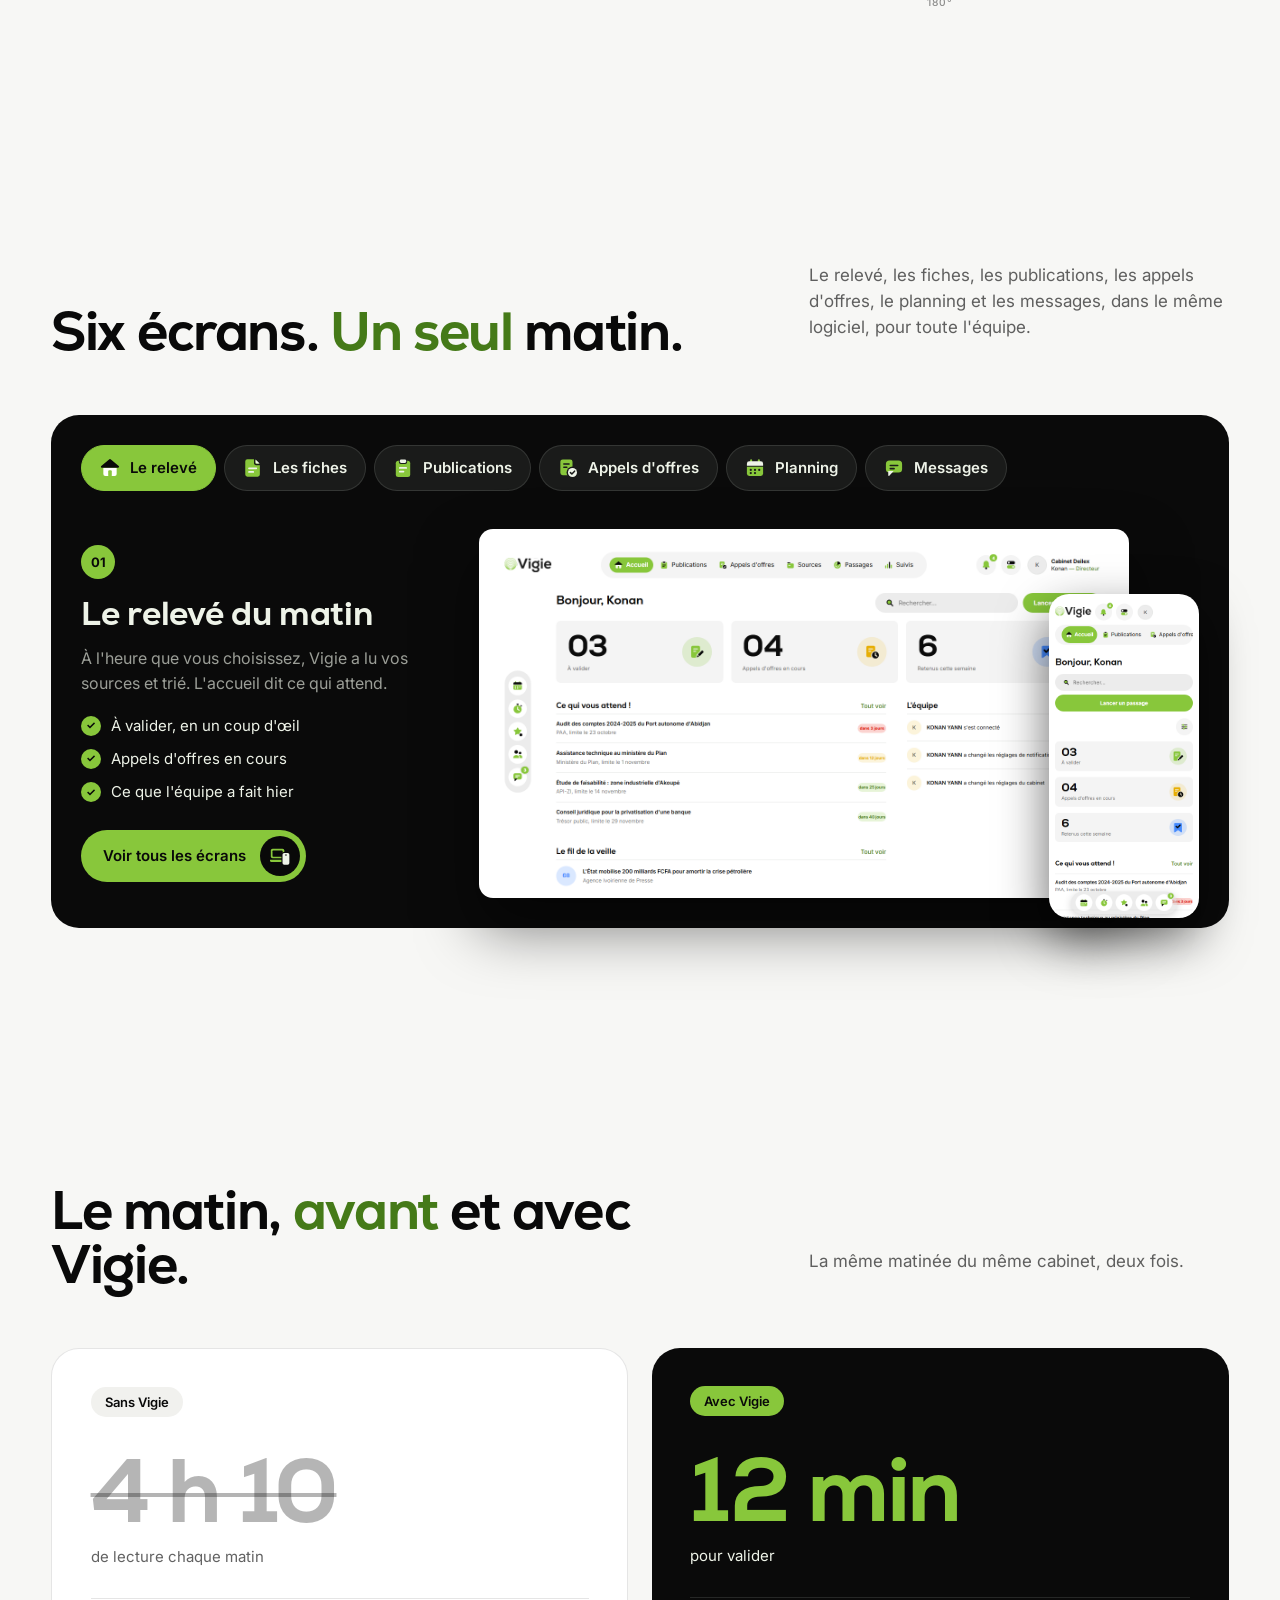
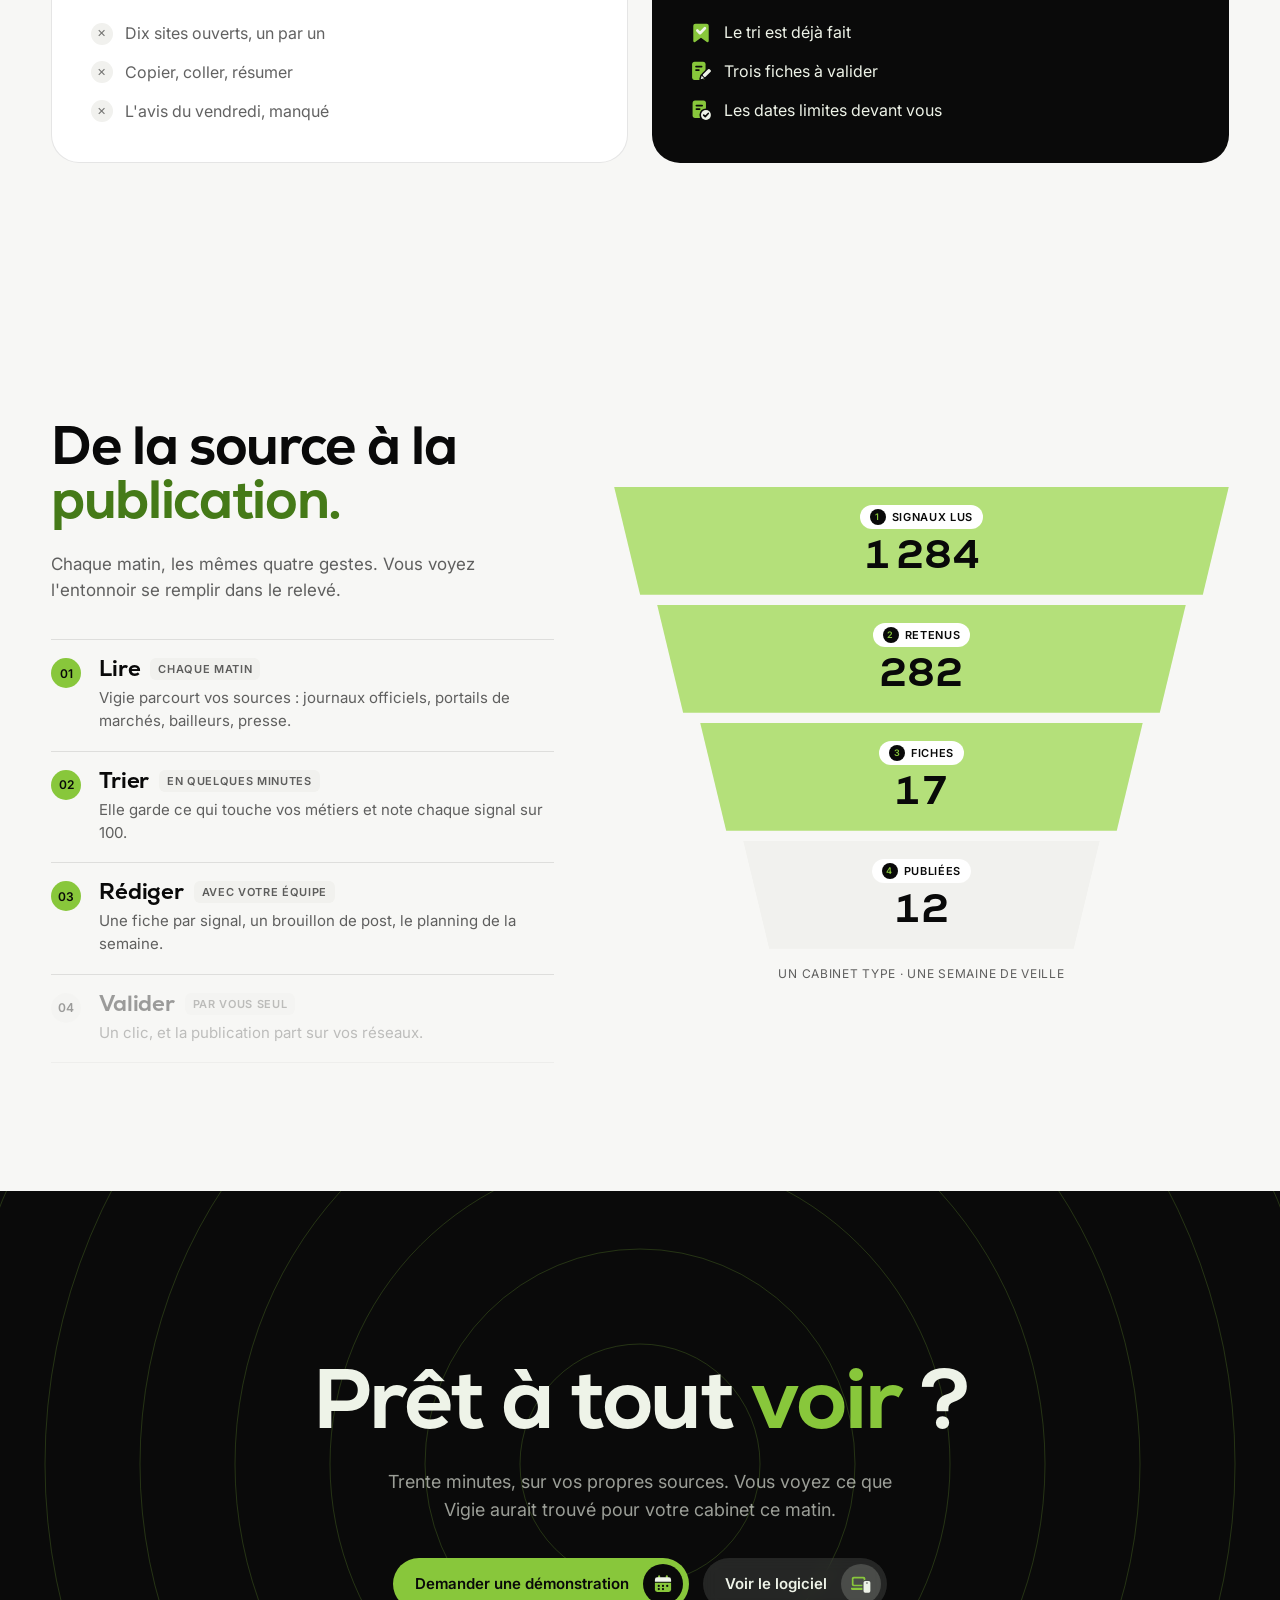
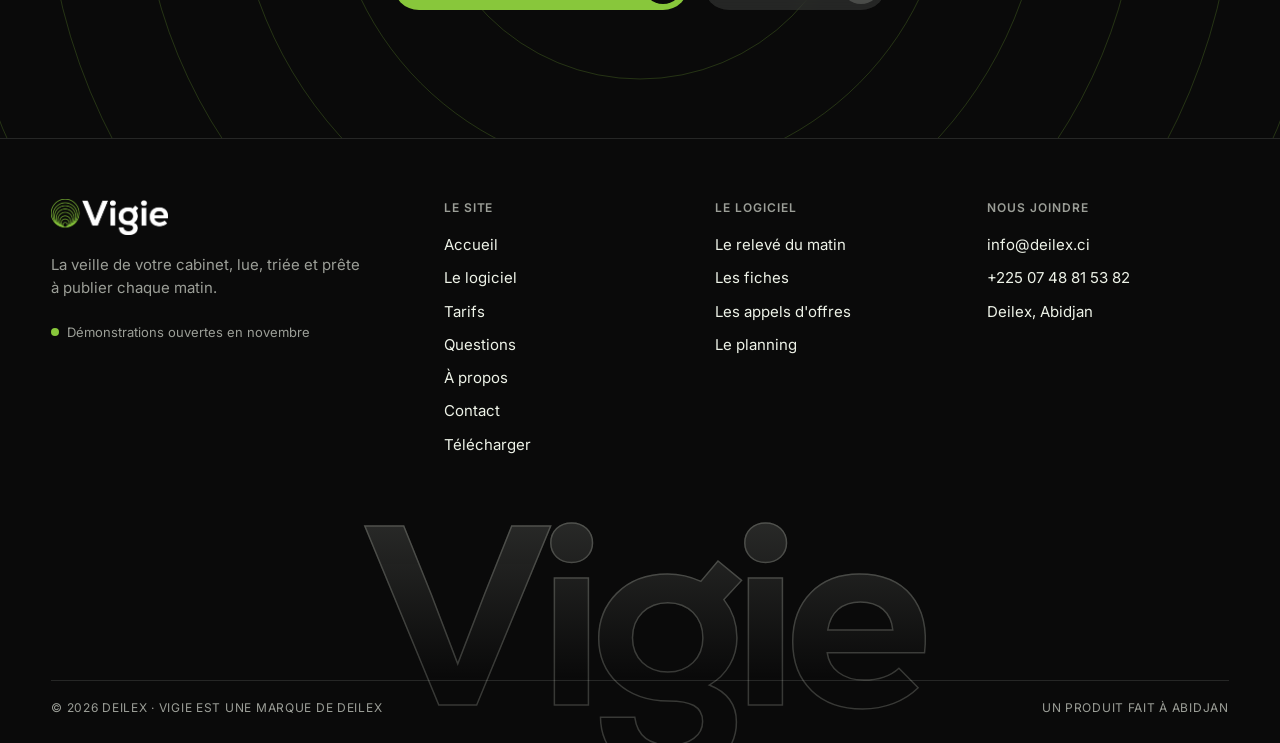
==== commit 6667049f: "L'accueil allege et vivant : radar autonome, deux matinees, icones animees, textes qui apparaissent " ====
--- a/index.html
+++ b/index.html
@@ -16,11 +16,11 @@
 <nav class="menu" aria-label="Pages du site">
   <a href="index.html" class="marque"><img src="images/logo-vigie-nuit.svg" alt="Vigie, accueil"></a>
   <div class="liens"><a href="index.html" aria-current="page">Accueil</a><a href="logiciel.html">Le logiciel</a><a href="tarifs.html">Tarifs</a><a href="questions.html">Questions</a><a href="a-propos.html">À propos</a><a href="contact.html">Contact</a></div>
-  <div class="droite"><a class="bouton vert" href="telecharger.html"><span class="texte-bouton">Télécharger</span><span class="rond"><span class="ic" aria-hidden="true"><i class="v" style="--p:url('images/icones/telecharger-vert.svg')"></i><i class="e" style="--p:url('images/icones/telecharger-encre.svg')"></i></span></span></a>
+  <div class="droite"><a class="bouton vert" href="telecharger.html"><span class="texte-bouton">Télécharger</span><span class="rond"><span class="ic ic-telecharger" aria-hidden="true"><i class="v" style="--p:url('images/icones/telecharger-vert.svg')"></i><i class="e" style="--p:url('images/icones/telecharger-encre.svg')"></i></span></span></a>
   <a class="langue" href="en/index.html" hreflang="en" lang="en" aria-label="English"><img src="images/drapeau-gb.svg" alt=""></a></div>
 </nav>
 <main>
-<header class="heros">
+<header class="heros accueil">
   <svg class="fond-radar" viewBox="0 0 600 600" aria-hidden="true">
   <defs><linearGradient id="balai-nuit" x1="0" y1="0" x2="1" y2="0">
     <stop offset="0%" stop-color="#88c73b" stop-opacity="0"/><stop offset="100%" stop-color="#88c73b" stop-opacity=".34"/>
@@ -33,24 +33,16 @@
   <g class="echo" style="animation-delay:-7.1s"><circle class="halo" cx="372" cy="128" r="9"/><circle cx="372" cy="128" r="4"/><text x="384" y="132">Journal officiel</text></g><g class="echo" style="animation-delay:-5.3s"><circle class="halo" cx="338" cy="214" r="9"/><circle cx="338" cy="214" r="4"/><text x="350" y="218">AIP</text></g><g class="echo" style="animation-delay:-3.9s"><circle class="halo" cx="322" cy="382" r="9"/><circle cx="322" cy="382" r="4"/><text x="334" y="386">ARCOP</text></g><g class="echo" style="animation-delay:-2.5s"><circle class="halo" cx="352" cy="482" r="9"/><circle cx="352" cy="482" r="4"/><text x="364" y="486">Marchés publics</text></g><g class="echo" style="animation-delay:-6.2s"><circle class="halo" cx="468" cy="334" r="9"/><circle cx="468" cy="334" r="4"/><text x="480" y="338">BCEAO</text></g><g class="echo" style="animation-delay:-4.4s"><circle class="halo" cx="402" cy="290" r="9"/><circle cx="402" cy="290" r="4"/><text x="414" y="294">Banque mondiale</text></g><g class="echo" style="animation-delay:-7.6s"><circle class="halo" cx="452" cy="196" r="9"/><circle cx="452" cy="196" r="4"/><text x="464" y="200">Union européenne</text></g><g class="echo" style="animation-delay:-1.6s"><circle class="halo" cx="430" cy="420" r="9"/><circle cx="430" cy="420" r="4"/><text x="442" y="424">Fraternité Matin</text></g>
 </svg>
   <div class="contenu">
-    <span class="badge">Le relevé de ce matin est prêt : 12 signaux, 3 retenus</span>
-    <h1>Ce qui compte, <mark>trouvé</mark> chaque <mark>matin.</mark></h1>
+    <h1>Ce qui compte, <mark>trouvé</mark> chaque&nbsp;<mark>matin.</mark></h1>
     <p class="chapeau">Vigie lit les journaux officiels, les portails de marchés et les bailleurs, garde ce qui touche votre cabinet et prépare vos publications. Il ne vous reste qu'à valider.</p>
-    <div class="boutons"><a class="bouton vert" href="telecharger.html">Télécharger Vigie<span class="rond"><span class="ic" aria-hidden="true"><i class="v" style="--p:url('images/icones/telecharger-vert.svg')"></i><i class="e" style="--p:url('images/icones/telecharger-encre.svg')"></i></span></span></a>
-      <a class="bouton verre" href="contact.html">Demander une démonstration<span class="rond"><span class="ic" aria-hidden="true"><i class="v" style="--p:url('images/icones/planning-vert.svg')"></i><i class="e" style="--p:url('images/icones/planning-encre.svg')"></i></span></span></a></div>
+    <div class="boutons"><a class="bouton vert" href="telecharger.html">Télécharger Vigie<span class="rond"><span class="ic ic-telecharger" aria-hidden="true"><i class="v" style="--p:url('images/icones/telecharger-vert.svg')"></i><i class="e" style="--p:url('images/icones/telecharger-encre.svg')"></i></span></span></a>
+      <a class="bouton verre" href="contact.html">Demander une démonstration<span class="rond"><span class="ic ic-planning" aria-hidden="true"><i class="v" style="--p:url('images/icones/planning-vert.svg')"></i><i class="e" style="--p:url('images/icones/planning-encre.svg')"></i></span></span></a></div>
   </div>
-  <div class="heros-bas"><div class="contenu">
-    <div class="compteur"><span>Signaux lus pour nos cabinets ce mois-ci</span><b data-compte="12480">12 480</b></div>
-    <div class="puces"><a class="puce" href="logiciel.html"><span class="ic" aria-hidden="true"><i class="v" style="--p:url('images/icones/publications-vert.svg')"></i><i class="e" style="--p:url('images/icones/publications-encre.svg')"></i></span>Publications</a><a class="puce" href="logiciel.html"><span class="ic" aria-hidden="true"><i class="v" style="--p:url('images/icones/appels-offres-vert.svg')"></i><i class="e" style="--p:url('images/icones/appels-offres-encre.svg')"></i></span>Appels d'offres</a><a class="puce" href="logiciel.html"><span class="ic" aria-hidden="true"><i class="v" style="--p:url('images/icones/planning-vert.svg')"></i><i class="e" style="--p:url('images/icones/planning-encre.svg')"></i></span>Planning</a><a class="puce" href="logiciel.html"><span class="ic" aria-hidden="true"><i class="v" style="--p:url('images/icones/equipe-vert.svg')"></i><i class="e" style="--p:url('images/icones/equipe-encre.svg')"></i></span>Équipe</a></div>
-    <div class="note-heros"><b>38 sources</b> suivies<br>relevé chaque jour à <b>6 h 30</b></div>
-  </div></div>
 </header>
 <section class="section"><div class="contenu">
   <div class="deux-radar">
-    <div class="texte"><span class="etiquette">(01) Pourquoi Vigie</span>
-      <h2>Tout le monde publie. <mark>Vous</mark>, vous publiez ce qui compte.</h2>
+    <div class="texte"><h2>Tout le monde publie. <mark>Vous</mark>, vous publiez ce qui compte.</h2>
       <p>Chaque matin, des centaines de textes paraissent : décrets, avis de marchés, décisions, communiqués. Vigie les lit tous et ne vous montre que ceux qui touchent vos métiers.</p>
-      <div class="signature"><span><b>38</b> sources</span><span>·</span><span><b>4</b> cercles de veille</span><span>·</span><span>dernier balayage <b>06 h 30</b></span></div>
     </div>
     <svg class="radar-clair" viewBox="-10 -10 340 340" role="img" aria-label="Le radar de Vigie : les sources suivies, du métier du cabinet à l'international">
   <defs><linearGradient id="balai-clair" x1="0" y1="0" x2="1" y2="0">
@@ -66,103 +58,70 @@
   <text class="graduation" x="326" y="162" text-anchor="middle">90°</text>
   <text class="graduation" x="160" y="330" text-anchor="middle">180°</text>
   <text class="graduation" x="-6" y="162" text-anchor="middle">270°</text>
-  <circle class="point fort" cx="206" cy="76" r="3"/><text class="nom" x="212" y="78.2">Journal officiel</text><circle class="point" cx="96" cy="112" r="2.2"/><text class="nom leger" x="102" y="114.2">AIP</text><circle class="point" cx="240" cy="150" r="2.2"/><text class="nom leger" x="246" y="152.2">BCEAO</text><circle class="point fort" cx="70" cy="196" r="3"/><text class="nom" x="76" y="198.2">ARCOP</text><circle class="point fort" cx="182" cy="236" r="3"/><text class="nom" x="188" y="238.2">Marchés publics</text><circle class="point" cx="118" cy="262" r="2.2"/><text class="nom leger" x="124" y="264.2">Banque mondiale</text><circle class="point" cx="250" cy="210" r="2.2"/><text class="nom leger" x="256" y="212.2">Union européenne</text><circle class="point" cx="140" cy="160" r="2.2"/><text class="nom leger" x="146" y="162.2">Fraternité Matin</text><circle class="point" cx="210" cy="118" r="2.2"/><text class="nom leger" x="216" y="120.2">Abidjan.net</text><circle class="point" cx="60" cy="150" r="2.2"/><text class="nom leger" x="66" y="152.2">Linfodrome</text>
+  <g class="echo-clair" style="animation-delay: -1.19s"><circle class="halo-clair" cx="206" cy="76" r="7"/><circle class="point fort" cx="206" cy="76" r="3"/><text class="nom" x="212" y="78.2">Journal officiel</text></g><g class="echo-clair" style="animation-delay: -2.78s"><circle class="halo-clair" cx="96" cy="112" r="7"/><circle class="point" cx="96" cy="112" r="2.2"/><text class="nom leger" x="102" y="114.2">AIP</text></g><g class="echo-clair" style="animation-delay: -0.14s"><circle class="halo-clair" cx="240" cy="150" r="7"/><circle class="point" cx="240" cy="150" r="2.2"/><text class="nom leger" x="246" y="152.2">BCEAO</text></g><g class="echo-clair" style="animation-delay: -3.92s"><circle class="halo-clair" cx="70" cy="196" r="7"/><circle class="point fort" cx="70" cy="196" r="3"/><text class="nom" x="76" y="198.2">ARCOP</text></g><g class="echo-clair" style="animation-delay: -5.56s"><circle class="halo-clair" cx="182" cy="236" r="7"/><circle class="point fort" cx="182" cy="236" r="3"/><text class="nom" x="188" y="238.2">Marchés publics</text></g><g class="echo-clair" style="animation-delay: -4.81s"><circle class="halo-clair" cx="118" cy="262" r="7"/><circle class="point" cx="118" cy="262" r="2.2"/><text class="nom leger" x="124" y="264.2">Banque mondiale</text></g><g class="echo-clair" style="animation-delay: -6.44s"><circle class="halo-clair" cx="250" cy="210" r="7"/><circle class="point" cx="250" cy="210" r="2.2"/><text class="nom leger" x="256" y="212.2">Union européenne</text></g><g class="echo-clair" style="animation-delay: -3.5s"><circle class="halo-clair" cx="140" cy="160" r="7"/><circle class="point" cx="140" cy="160" r="2.2"/><text class="nom leger" x="146" y="162.2">Fraternité Matin</text></g><g class="echo-clair" style="animation-delay: -0.78s"><circle class="halo-clair" cx="210" cy="118" r="7"/><circle class="point" cx="210" cy="118" r="2.2"/><text class="nom leger" x="216" y="120.2">Abidjan.net</text></g><g class="echo-clair" style="animation-delay: -3.39s"><circle class="halo-clair" cx="60" cy="150" r="7"/><circle class="point" cx="60" cy="150" r="2.2"/><text class="nom leger" x="66" y="152.2">Linfodrome</text></g>
   <rect class="etiq-note" x="196" y="58" width="22" height="10" rx="5"/><text class="etiq-texte" x="207" y="65" text-anchor="middle">86</text>
   <circle cx="160" cy="160" r="3.4" fill="#090909"/><circle cx="160" cy="160" r="1.6" fill="#88c73b"/>
 </svg>
   </div>
-  <div class="panneau-points">
-  <svg viewBox="0 0 1200 520" preserveAspectRatio="xMidYMid slice" aria-hidden="true"><circle class="point" cx="924" cy="383" r="1.6"/><circle class="point" cx="261" cy="41" r="1.6"/><circle class="point" cx="107" cy="26" r="2"/><circle class="point" cx="250" cy="133" r="1.2"/><circle class="point" cx="667" cy="325" r="2"/><circle class="point" cx="262" cy="35" r="1.2"/><circle class="point" cx="1150" cy="67" r="2"/><circle class="point" cx="328" cy="214" r="1.2"/><circle class="point" cx="930" cy="232" r="2"/><circle class="point" cx="869" cy="504" r="1.2"/><circle class="point" cx="120" cy="300" r="1.2"/><circle class="point" cx="607" cy="113" r="1.6"/><circle class="point" cx="264" cy="487" r="1.2"/><circle class="point" cx="378" cy="312" r="1.2"/><circle class="point" cx="120" cy="33" r="1.2"/><circle class="point" cx="1184" cy="349" r="1.6"/><circle class="point" cx="828" cy="105" r="2"/><circle class="point" cx="861" cy="458" r="2"/><circle class="point" cx="605" cy="317" r="2"/><circle class="point" cx="195" cy="207" r="2"/><circle class="point" cx="779" cy="151" r="1.6"/><circle class="point" cx="431" cy="221" r="1.6"/><circle class="point" cx="292" cy="18" r="1.2"/><circle class="point" cx="625" cy="42" r="2"/><circle class="point" cx="818" cy="285" r="1.6"/><circle class="point" cx="214" cy="68" r="2"/><circle class="point" cx="217" cy="271" r="1.6"/><circle class="point" cx="683" cy="154" r="2"/><circle class="point" cx="811" cy="147" r="2"/><circle class="point" cx="534" cy="235" r="2"/><circle class="point" cx="274" cy="249" r="1.2"/><circle class="point" cx="528" cy="56" r="1.6"/><circle class="point" cx="583" cy="346" r="1.6"/><circle class="point" cx="671" cy="201" r="2"/><circle class="point" cx="469" cy="123" r="1.6"/><circle class="point" cx="1075" cy="319" r="1.6"/><circle class="point" cx="367" cy="404" r="1.6"/><circle class="point" cx="471" cy="409" r="1.6"/><circle class="point" cx="403" cy="388" r="1.6"/><circle class="point" cx="503" cy="305" r="1.6"/><circle class="point" cx="957" cy="313" r="1.2"/><circle class="point" cx="239" cy="448" r="1.2"/><circle class="point" cx="267" cy="419" r="1.6"/><circle class="point" cx="907" cy="112" r="2"/><circle class="point" cx="847" cy="330" r="2"/><circle class="point" cx="518" cy="90" r="1.6"/><circle class="point" cx="1091" cy="85" r="2"/><circle class="point" cx="531" cy="180" r="2"/><circle class="point" cx="561" cy="347" r="1.6"/><circle class="point" cx="54" cy="118" r="2"/><circle class="point" cx="570" cy="377" r="1.2"/><circle class="point" cx="559" cy="403" r="1.6"/><circle class="point" cx="876" cy="28" r="1.6"/><circle class="point" cx="1128" cy="404" r="2"/><circle class="point" cx="1126" cy="221" r="1.2"/><circle class="point" cx="179" cy="41" r="2"/><circle class="point" cx="84" cy="21" r="2"/><circle class="point" cx="278" cy="75" r="2"/><circle class="point" cx="350" cy="188" r="1.2"/><circle class="point" cx="827" cy="343" r="1.6"/><circle class="point" cx="44" cy="475" r="1.2"/><circle class="point" cx="215" cy="204" r="1.2"/><circle class="point" cx="861" cy="356" r="2"/><circle class="point" cx="1154" cy="486" r="1.2"/><circle class="point" cx="858" cy="470" r="1.2"/><circle class="point" cx="949" cy="177" r="1.6"/><circle class="point" cx="314" cy="47" r="1.6"/><circle class="point" cx="1007" cy="211" r="1.2"/><circle class="point" cx="926" cy="311" r="1.2"/><circle class="point" cx="152" cy="100" r="2"/><circle class="point" cx="46" cy="405" r="2"/><circle class="point" cx="1001" cy="208" r="1.6"/><circle class="point" cx="301" cy="297" r="1.2"/><circle class="point" cx="901" cy="162" r="2"/><circle class="point" cx="894" cy="41" r="1.6"/><circle class="point" cx="362" cy="156" r="1.2"/><circle class="point" cx="941" cy="469" r="1.2"/><circle class="point" cx="473" cy="209" r="2"/><circle class="point" cx="359" cy="308" r="2"/><circle class="point" cx="456" cy="368" r="1.6"/><circle class="point" cx="1157" cy="232" r="1.2"/><circle class="point" cx="723" cy="467" r="2"/><circle class="point" cx="340" cy="419" r="1.2"/><circle class="point" cx="786" cy="388" r="1.6"/><circle class="point" cx="954" cy="351" r="1.2"/><circle class="point" cx="1179" cy="185" r="2"/><circle class="point" cx="450" cy="478" r="1.6"/><circle class="point" cx="198" cy="184" r="1.6"/><circle class="point" cx="780" cy="60" r="1.2"/><circle class="point" cx="987" cy="173" r="2"/><circle class="point" cx="234" cy="465" r="1.6"/><circle class="point" cx="377" cy="392" r="1.2"/><circle class="point" cx="633" cy="186" r="1.6"/><circle class="point" cx="885" cy="271" r="1.6"/><circle class="point" cx="462" cy="270" r="1.2"/><circle class="point" cx="1040" cy="322" r="1.2"/><circle class="point" cx="147" cy="139" r="1.6"/><circle class="point" cx="548" cy="71" r="2"/><circle class="point" cx="128" cy="190" r="2"/><circle class="point" cx="1024" cy="378" r="1.6"/><circle class="point" cx="103" cy="257" r="1.6"/><circle class="point" cx="1034" cy="232" r="1.6"/><circle class="point" cx="424" cy="430" r="2"/><circle class="point" cx="614" cy="329" r="1.2"/><circle class="point" cx="566" cy="267" r="1.6"/><circle class="point" cx="1027" cy="450" r="2"/><circle class="point" cx="618" cy="59" r="2"/><circle class="point" cx="1157" cy="147" r="1.6"/><circle class="point" cx="774" cy="204" r="1.2"/><circle class="point" cx="544" cy="24" r="2"/><circle class="point" cx="285" cy="392" r="1.6"/><circle class="point" cx="198" cy="364" r="2"/><circle class="point" cx="421" cy="263" r="1.6"/><circle class="point" cx="618" cy="134" r="2"/><circle class="point" cx="409" cy="277" r="1.2"/><circle class="point" cx="32" cy="30" r="2"/><circle class="point" cx="820" cy="164" r="1.2"/><circle class="point" cx="849" cy="376" r="2"/><circle class="point" cx="746" cy="358" r="1.2"/><circle class="point" cx="845" cy="170" r="1.2"/><circle class="point" cx="146" cy="391" r="1.6"/><circle class="point" cx="32" cy="90" r="2"/><circle class="point" cx="739" cy="17" r="1.2"/><circle class="point" cx="703" cy="181" r="2"/><circle class="point" cx="86" cy="275" r="1.6"/><circle class="point" cx="854" cy="322" r="1.2"/><circle class="point" cx="475" cy="260" r="1.2"/><circle class="point" cx="522" cy="323" r="1.2"/><circle class="point" cx="260" cy="191" r="1.2"/><circle class="point" cx="291" cy="468" r="1.2"/><circle class="point" cx="1118" cy="439" r="1.2"/><circle class="point" cx="1126" cy="374" r="1.2"/><circle class="point" cx="243" cy="67" r="1.2"/><circle class="point" cx="1143" cy="37" r="1.2"/><circle class="point" cx="273" cy="437" r="1.2"/><circle class="point" cx="714" cy="415" r="2"/><circle class="point" cx="38" cy="302" r="1.2"/><circle class="point" cx="345" cy="363" r="1.6"/><circle class="point" cx="1083" cy="389" r="1.6"/><circle class="point" cx="455" cy="223" r="2"/><circle class="point" cx="505" cy="428" r="1.2"/><circle class="point" cx="609" cy="105" r="1.2"/><circle class="point" cx="1095" cy="455" r="1.6"/><circle class="point" cx="796" cy="387" r="1.2"/><circle class="point" cx="490" cy="152" r="2"/><circle class="point" cx="287" cy="376" r="2"/><circle class="point" cx="1140" cy="478" r="1.6"/><circle class="point" cx="524" cy="224" r="2"/><circle class="point" cx="148" cy="313" r="1.2"/><circle class="point" cx="748" cy="438" r="1.6"/><circle class="point" cx="978" cy="63" r="1.2"/><circle class="point" cx="899" cy="304" r="1.6"/><circle class="point" cx="17" cy="453" r="2"/><circle class="point" cx="439" cy="372" r="1.2"/><circle class="point" cx="780" cy="405" r="1.2"/><circle class="point" cx="102" cy="214" r="2"/><circle class="point" cx="552" cy="320" r="1.2"/><circle class="point" cx="571" cy="102" r="1.2"/><circle class="point" cx="932" cy="335" r="1.2"/><circle class="point" cx="576" cy="261" r="1.2"/><circle class="point" cx="14" cy="467" r="1.2"/><circle class="point" cx="473" cy="447" r="2"/><circle class="point" cx="442" cy="367" r="1.2"/><circle class="point" cx="765" cy="125" r="2"/><circle class="point" cx="934" cy="201" r="1.6"/><circle class="point" cx="63" cy="244" r="2"/><circle class="point" cx="18" cy="285" r="2"/><circle class="point" cx="1039" cy="305" r="1.2"/><circle class="point" cx="1096" cy="487" r="1.6"/><circle class="point" cx="711" cy="317" r="2"/><circle class="point" cx="662" cy="13" r="1.2"/><circle class="point" cx="949" cy="269" r="1.6"/><circle class="point" cx="66" cy="29" r="1.2"/><circle class="point" cx="500" cy="15" r="1.6"/><circle class="point" cx="127" cy="179" r="1.2"/><circle class="point" cx="936" cy="85" r="2"/><circle class="point" cx="461" cy="232" r="1.6"/><circle class="point" cx="828" cy="329" r="2"/><circle class="point" cx="994" cy="433" r="2"/><circle class="point" cx="766" cy="217" r="1.2"/><circle class="point" cx="716" cy="481" r="2"/><circle class="point" cx="430" cy="476" r="1.6"/><circle class="point" cx="593" cy="279" r="1.2"/><circle class="point" cx="551" cy="414" r="1.2"/><circle class="point" cx="514" cy="23" r="1.2"/><circle class="point" cx="557" cy="135" r="2"/><circle class="point" cx="665" cy="266" r="1.2"/><circle class="point" cx="103" cy="103" r="1.2"/><circle class="point" cx="778" cy="153" r="1.6"/><circle class="point" cx="22" cy="249" r="1.6"/><circle class="point" cx="768" cy="463" r="1.2"/><circle class="point" cx="260" cy="302" r="1.6"/><circle class="point" cx="667" cy="458" r="1.6"/><circle class="point" cx="429" cy="276" r="1.6"/><circle class="point" cx="479" cy="412" r="1.2"/><circle class="point" cx="154" cy="48" r="1.2"/><circle class="point" cx="719" cy="247" r="1.2"/><circle class="point" cx="117" cy="303" r="2"/><circle class="point" cx="33" cy="81" r="1.6"/><circle class="point" cx="1106" cy="101" r="1.6"/><circle class="point" cx="428" cy="104" r="2"/><circle class="point" cx="916" cy="177" r="1.6"/><circle class="point" cx="236" cy="418" r="1.6"/><circle class="point" cx="216" cy="183" r="1.2"/><circle class="point" cx="1094" cy="281" r="1.2"/><circle class="point" cx="1059" cy="387" r="2"/><circle class="point" cx="492" cy="102" r="1.6"/><circle class="point" cx="875" cy="371" r="2"/><circle class="point" cx="885" cy="387" r="1.6"/><circle class="point" cx="888" cy="121" r="1.2"/><circle class="point" cx="176" cy="201" r="1.2"/><circle class="point" cx="863" cy="18" r="1.2"/><circle class="point" cx="97" cy="37" r="1.6"/><circle class="point" cx="635" cy="465" r="1.2"/><circle class="point" cx="1033" cy="33" r="1.6"/><circle class="point" cx="1101" cy="431" r="1.6"/><circle class="point" cx="684" cy="261" r="2"/><circle class="point" cx="203" cy="20" r="1.6"/><circle class="point" cx="143" cy="58" r="1.6"/><circle class="point" cx="450" cy="282" r="1.6"/><circle class="point" cx="1102" cy="130" r="1.2"/><circle class="point" cx="763" cy="414" r="1.6"/><circle class="point" cx="598" cy="180" r="2"/><circle class="point" cx="445" cy="285" r="2"/><circle class="point" cx="795" cy="225" r="1.2"/><circle class="point" cx="809" cy="114" r="1.6"/><circle class="point" cx="911" cy="313" r="2"/><circle class="point" cx="50" cy="490" r="2"/><circle class="point" cx="617" cy="122" r="2"/><circle class="point" cx="472" cy="485" r="1.2"/><circle class="point" cx="470" cy="169" r="2"/><circle class="point" cx="1169" cy="61" r="1.6"/><circle class="point" cx="396" cy="207" r="2"/><circle class="point" cx="901" cy="455" r="2"/><circle class="point" cx="131" cy="179" r="1.2"/><circle class="point" cx="957" cy="172" r="1.2"/><circle class="point" cx="781" cy="393" r="1.2"/><circle class="point" cx="665" cy="11" r="1.6"/><circle class="point" cx="211" cy="436" r="1.2"/><circle class="point" cx="439" cy="234" r="2"/><circle class="point" cx="188" cy="255" r="1.6"/><circle class="point" cx="53" cy="34" r="1.2"/><circle class="point" cx="854" cy="437" r="1.6"/><circle class="point" cx="713" cy="320" r="1.6"/><circle class="point" cx="1113" cy="266" r="1.6"/><circle class="point" cx="439" cy="306" r="2"/><circle class="point" cx="22" cy="315" r="1.6"/><circle class="point" cx="530" cy="488" r="2"/><circle class="point" cx="461" cy="121" r="1.6"/><circle class="point" cx="343" cy="485" r="1.6"/><circle class="point" cx="1172" cy="12" r="1.6"/><circle class="point" cx="758" cy="233" r="2"/><circle class="point" cx="1124" cy="226" r="2"/><circle class="point" cx="324" cy="189" r="1.2"/><circle class="point" cx="849" cy="345" r="1.2"/><circle class="point" cx="324" cy="54" r="2"/><circle class="point" cx="689" cy="70" r="1.2"/><circle class="point" cx="521" cy="457" r="1.6"/><circle class="point" cx="488" cy="321" r="1.6"/><circle class="point" cx="344" cy="469" r="2"/><circle class="point" cx="742" cy="376" r="1.2"/><circle class="point" cx="527" cy="489" r="2"/><circle class="point" cx="528" cy="342" r="1.2"/><circle class="point" cx="543" cy="450" r="1.6"/><circle class="point" cx="586" cy="118" r="1.2"/><circle class="point" cx="209" cy="285" r="1.6"/><circle class="point" cx="382" cy="75" r="2"/><circle class="point" cx="805" cy="236" r="2"/><circle class="point" cx="358" cy="81" r="2"/><circle class="point" cx="182" cy="113" r="1.2"/><circle class="point" cx="820" cy="347" r="2"/><circle class="point" cx="1180" cy="162" r="2"/><circle class="point" cx="334" cy="110" r="1.2"/><circle class="point" cx="666" cy="404" r="1.2"/><circle class="point" cx="654" cy="476" r="2"/><circle class="point" cx="784" cy="392" r="2"/><circle class="point" cx="704" cy="249" r="2"/><circle class="point" cx="226" cy="254" r="2"/><circle class="point" cx="180" cy="29" r="1.6"/><circle class="point" cx="38" cy="127" r="1.6"/><circle class="point" cx="881" cy="155" r="1.6"/><circle class="point" cx="749" cy="314" r="2"/><circle class="point" cx="983" cy="218" r="2"/><circle class="point" cx="41" cy="434" r="2"/><circle class="point" cx="848" cy="43" r="1.6"/><circle class="point" cx="348" cy="31" r="2"/><circle class="point" cx="1146" cy="63" r="1.2"/><circle class="point" cx="664" cy="364" r="2"/><circle class="point" cx="1044" cy="104" r="1.6"/><circle class="point" cx="437" cy="388" r="2"/><circle class="point" cx="69" cy="127" r="1.2"/><circle class="point" cx="446" cy="102" r="1.2"/><circle class="point" cx="23" cy="264" r="1.6"/><circle class="point" cx="1017" cy="308" r="1.2"/><circle class="point" cx="49" cy="250" r="2"/><circle class="point" cx="907" cy="221" r="1.2"/><circle class="point" cx="295" cy="383" r="1.6"/><circle class="point" cx="277" cy="310" r="2"/><circle class="point" cx="232" cy="238" r="1.6"/><circle class="point" cx="162" cy="225" r="1.6"/><circle class="point" cx="905" cy="411" r="1.6"/><circle class="point" cx="483" cy="148" r="1.2"/><circle class="point" cx="512" cy="369" r="2"/><circle class="point" cx="671" cy="239" r="2"/><circle class="point" cx="845" cy="360" r="1.6"/><circle class="point" cx="98" cy="11" r="2"/><circle class="point" cx="108" cy="460" r="1.6"/><circle class="point" cx="1012" cy="172" r="1.6"/><circle class="point" cx="1105" cy="467" r="2"/><circle class="point" cx="498" cy="182" r="2"/><circle class="point" cx="886" cy="394" r="1.6"/><circle class="point" cx="659" cy="407" r="1.2"/><circle class="point" cx="396" cy="454" r="2"/><circle class="point" cx="276" cy="57" r="1.2"/><circle class="point" cx="19" cy="297" r="2"/><circle class="point" cx="1049" cy="283" r="1.6"/><circle class="point" cx="1023" cy="216" r="2"/><circle class="point" cx="842" cy="18" r="1.2"/><circle class="point" cx="914" cy="60" r="2"/><circle class="point" cx="627" cy="32" r="2"/><circle class="point" cx="656" cy="381" r="1.2"/><circle class="point" cx="758" cy="11" r="1.2"/><circle class="point" cx="768" cy="35" r="2"/><circle class="point" cx="453" cy="171" r="1.2"/><circle class="point" cx="453" cy="500" r="1.6"/><circle class="point" cx="1104" cy="243" r="1.6"/><circle class="point" cx="1118" cy="299" r="1.2"/><circle class="point" cx="255" cy="454" r="2"/><circle class="point" cx="382" cy="465" r="2"/><circle class="point" cx="121" cy="78" r="2"/><circle class="point" cx="399" cy="500" r="2"/><circle class="point" cx="29" cy="353" r="1.2"/><circle class="point" cx="374" cy="246" r="2"/><circle class="point" cx="1000" cy="265" r="1.2"/><circle class="point" cx="533" cy="452" r="1.2"/><circle class="point" cx="919" cy="290" r="1.2"/><circle class="point" cx="210" cy="19" r="2"/><circle class="point" cx="70" cy="411" r="2"/><circle class="point" cx="752" cy="129" r="1.6"/><circle class="point" cx="39" cy="96" r="1.2"/><circle class="point" cx="271" cy="502" r="1.2"/><circle class="point" cx="1141" cy="139" r="1.6"/><circle class="point" cx="617" cy="41" r="1.2"/><circle class="point" cx="769" cy="396" r="2"/><circle class="point" cx="917" cy="161" r="1.6"/><circle class="point" cx="111" cy="293" r="1.2"/><circle class="point" cx="491" cy="440" r="1.6"/><circle class="point" cx="1063" cy="298" r="2"/><circle class="point" cx="803" cy="398" r="2"/><circle class="point" cx="325" cy="209" r="1.6"/><circle class="point" cx="822" cy="118" r="2"/><circle class="point" cx="171" cy="466" r="2"/><circle class="point" cx="623" cy="229" r="1.2"/><circle class="point" cx="971" cy="71" r="1.6"/><circle class="point" cx="1006" cy="219" r="1.6"/><circle class="point" cx="664" cy="364" r="1.2"/><circle class="point" cx="52" cy="401" r="1.2"/><circle class="point" cx="1173" cy="17" r="2"/><circle class="point" cx="621" cy="347" r="1.2"/><circle class="point" cx="1014" cy="155" r="1.2"/><circle class="point" cx="62" cy="385" r="2"/><circle class="point" cx="798" cy="330" r="1.6"/><circle class="point" cx="601" cy="451" r="2"/><circle class="point" cx="108" cy="144" r="2"/><circle class="point" cx="266" cy="136" r="2"/><circle class="point" cx="938" cy="403" r="1.2"/><circle class="point" cx="658" cy="136" r="1.2"/><circle class="point" cx="869" cy="131" r="1.6"/><circle class="point" cx="547" cy="438" r="1.2"/><circle class="point" cx="753" cy="332" r="1.6"/><circle class="point" cx="1142" cy="194" r="2"/><circle class="point" cx="1037" cy="304" r="1.6"/><circle class="point" cx="15" cy="241" r="2"/><circle class="point" cx="968" cy="36" r="2"/><circle class="point" cx="790" cy="128" r="2"/><circle class="point" cx="196" cy="300" r="2"/><circle class="point" cx="175" cy="244" r="1.6"/><circle class="point" cx="1128" cy="182" r="2"/><circle class="point" cx="1025" cy="453" r="1.6"/><circle class="point" cx="672" cy="413" r="1.6"/><circle class="point" cx="483" cy="16" r="1.6"/><circle class="point" cx="435" cy="47" r="2"/><circle class="point" cx="224" cy="503" r="2"/><circle class="point" cx="931" cy="210" r="1.2"/><circle class="point" cx="829" cy="110" r="1.6"/><circle class="point" cx="723" cy="144" r="2"/><circle class="point" cx="589" cy="107" r="1.2"/><circle class="point" cx="741" cy="54" r="1.6"/><circle class="point" cx="604" cy="198" r="2"/><circle class="point" cx="800" cy="315" r="1.6"/><circle class="point" cx="1079" cy="169" r="2"/><circle class="point" cx="1041" cy="505" r="1.2"/><circle class="point" cx="500" cy="141" r="2"/><circle class="point" cx="628" cy="132" r="1.6"/><circle class="point" cx="712" cy="253" r="2"/><circle class="point" cx="593" cy="300" r="1.6"/><circle class="point" cx="1163" cy="324" r="1.6"/><circle class="point" cx="712" cy="291" r="2"/><circle class="point" cx="730" cy="152" r="1.6"/><circle class="point" cx="497" cy="403" r="2"/><circle class="point" cx="704" cy="72" r="1.2"/><circle class="point" cx="607" cy="373" r="1.6"/><circle class="point" cx="750" cy="187" r="1.2"/><circle class="point" cx="129" cy="198" r="1.2"/><circle class="point" cx="1134" cy="97" r="1.6"/><circle class="point" cx="216" cy="369" r="2"/><circle class="point" cx="905" cy="135" r="1.6"/><circle class="point" cx="261" cy="201" r="1.6"/><circle class="point" cx="1160" cy="225" r="1.6"/><circle class="point" cx="218" cy="16" r="1.2"/><circle class="point" cx="789" cy="70" r="1.2"/><circle class="point" cx="282" cy="457" r="1.6"/><circle class="point" cx="425" cy="427" r="2"/><circle class="point" cx="87" cy="49" r="2"/><circle class="point" cx="284" cy="356" r="1.6"/><circle class="point" cx="540" cy="496" r="2"/><circle class="point" cx="691" cy="339" r="1.2"/><circle class="point" cx="150" cy="431" r="1.6"/><circle class="point" cx="221" cy="238" r="2"/><circle class="point" cx="318" cy="478" r="1.6"/><circle class="point" cx="1060" cy="324" r="1.6"/><circle class="point" cx="946" cy="157" r="2"/><circle class="point" cx="34" cy="354" r="2"/><circle class="point" cx="437" cy="293" r="1.6"/><circle class="point" cx="61" cy="158" r="1.2"/><circle class="point" cx="890" cy="197" r="1.6"/><circle class="point" cx="750" cy="68" r="2"/><circle class="point" cx="930" cy="48" r="2"/><circle class="point" cx="876" cy="431" r="1.2"/><circle class="point" cx="691" cy="115" r="1.2"/><circle class="point" cx="800" cy="18" r="1.6"/><circle class="point" cx="136" cy="507" r="1.2"/><circle class="point" cx="1092" cy="157" r="1.2"/><circle class="point" cx="506" cy="296" r="1.2"/><circle class="point" cx="943" cy="102" r="2"/><circle class="point" cx="28" cy="267" r="2"/><circle class="point" cx="1053" cy="223" r="1.2"/><circle class="point" cx="250" cy="267" r="1.2"/><circle class="point" cx="340" cy="66" r="1.6"/><circle class="point" cx="517" cy="125" r="1.6"/><circle class="point" cx="1182" cy="261" r="2"/><circle class="point" cx="1028" cy="377" r="1.2"/><circle class="point" cx="181" cy="453" r="2"/><circle class="point" cx="1172" cy="367" r="2"/><circle class="point" cx="463" cy="36" r="1.6"/><circle class="point" cx="358" cy="47" r="2"/><circle class="point" cx="799" cy="58" r="2"/><circle class="point" cx="262" cy="189" r="1.6"/><circle class="point" cx="858" cy="394" r="2"/><circle class="point" cx="229" cy="145" r="1.6"/><circle class="point" cx="248" cy="70" r="2"/><circle class="point" cx="753" cy="305" r="1.2"/><circle class="point" cx="300" cy="178" r="2"/><circle class="point" cx="234" cy="281" r="1.6"/><circle class="point" cx="211" cy="244" r="1.2"/><circle class="point" cx="591" cy="32" r="2"/><circle class="point" cx="1156" cy="155" r="1.6"/><circle class="point" cx="291" cy="69" r="2"/><circle class="point" cx="1184" cy="18" r="2"/><circle class="point" cx="1165" cy="115" r="1.2"/><circle class="point" cx="1042" cy="225" r="1.6"/><circle class="point" cx="997" cy="73" r="1.6"/><circle class="point" cx="410" cy="221" r="1.2"/><circle class="point" cx="174" cy="440" r="2"/><circle class="point" cx="580" cy="376" r="2"/><circle class="point" cx="1057" cy="477" r="1.6"/><circle class="point" cx="479" cy="295" r="1.2"/><circle class="point" cx="1172" cy="316" r="1.6"/><circle class="point" cx="740" cy="214" r="1.2"/><circle class="point" cx="816" cy="331" r="1.6"/><circle class="point" cx="456" cy="74" r="1.2"/><circle class="point" cx="1022" cy="348" r="2"/><circle class="point" cx="262" cy="294" r="2"/><circle class="point" cx="461" cy="317" r="1.6"/><circle class="point" cx="431" cy="232" r="2"/><circle class="point" cx="1174" cy="191" r="1.6"/><circle class="point" cx="1018" cy="266" r="2"/><circle class="point" cx="1132" cy="486" r="1.2"/><circle class="point" cx="175" cy="325" r="1.6"/><circle class="point" cx="758" cy="262" r="1.6"/><circle class="point" cx="715" cy="300" r="2"/><circle class="point" cx="1080" cy="41" r="2"/><circle class="point" cx="1178" cy="326" r="1.6"/><circle class="point" cx="166" cy="471" r="1.2"/><circle class="point" cx="861" cy="345" r="1.2"/><circle class="point" cx="583" cy="197" r="2"/><circle class="point" cx="305" cy="179" r="1.2"/><circle class="point" cx="648" cy="241" r="1.2"/><circle class="point" cx="804" cy="215" r="1.6"/><circle class="point" cx="826" cy="94" r="2"/><circle class="point" cx="840" cy="204" r="1.2"/><circle class="point" cx="1088" cy="278" r="1.6"/><circle class="point" cx="456" cy="478" r="1.2"/><circle class="point" cx="702" cy="341" r="1.2"/><circle class="point" cx="216" cy="233" r="1.2"/><circle class="point" cx="1128" cy="172" r="1.2"/><circle class="point" cx="877" cy="281" r="2"/><circle class="point" cx="1071" cy="437" r="1.2"/><circle class="point" cx="22" cy="476" r="1.2"/><circle class="point" cx="881" cy="64" r="1.2"/><circle class="point" cx="345" cy="488" r="1.2"/><circle class="point" cx="55" cy="48" r="1.6"/><circle class="point" cx="619" cy="191" r="2"/><circle class="point" cx="586" cy="156" r="2"/><circle class="point" cx="952" cy="83" r="2"/><circle class="point" cx="831" cy="98" r="2"/><circle class="point" cx="626" cy="502" r="2"/><circle class="point" cx="976" cy="98" r="2"/><circle class="point" cx="819" cy="47" r="1.6"/><circle class="point" cx="635" cy="138" r="1.6"/><circle class="point" cx="123" cy="233" r="1.2"/><circle class="point" cx="399" cy="13" r="2"/><circle class="point" cx="1135" cy="29" r="1.2"/><circle class="point" cx="33" cy="160" r="1.2"/><circle class="point" cx="708" cy="417" r="1.6"/><circle class="point" cx="946" cy="349" r="1.6"/><circle class="point" cx="440" cy="273" r="1.6"/><circle class="point" cx="569" cy="21" r="2"/><circle class="point" cx="499" cy="140" r="1.6"/><circle class="point" cx="995" cy="432" r="1.6"/><circle class="point" cx="1063" cy="393" r="1.6"/><circle class="point" cx="1001" cy="185" r="1.6"/><circle class="point" cx="418" cy="462" r="1.6"/><circle class="point" cx="852" cy="339" r="1.2"/><circle class="point" cx="476" cy="325" r="2"/><circle class="point" cx="686" cy="438" r="1.2"/><circle class="point" cx="482" cy="50" r="2"/><circle class="point" cx="919" cy="449" r="1.2"/><circle class="point" cx="222" cy="68" r="1.6"/><circle class="point" cx="578" cy="361" r="1.2"/><circle class="point" cx="439" cy="98" r="2"/><circle class="point" cx="330" cy="36" r="1.2"/><circle class="point" cx="530" cy="150" r="1.2"/><circle class="point" cx="735" cy="273" r="2"/><circle class="point" cx="408" cy="236" r="1.2"/><circle class="point" cx="371" cy="232" r="2"/><circle class="point" cx="773" cy="161" r="1.6"/><circle class="point" cx="326" cy="246" r="1.6"/><circle class="point" cx="136" cy="332" r="2"/><circle class="point" cx="412" cy="331" r="2"/><circle class="point" cx="1097" cy="169" r="2"/><circle class="point" cx="1151" cy="104" r="1.2"/><circle class="point" cx="236" cy="402" r="1.6"/><circle class="point" cx="431" cy="366" r="2"/><circle class="point" cx="148" cy="378" r="2"/><circle class="point" cx="129" cy="73" r="2"/><circle class="point" cx="424" cy="156" r="2"/><circle class="point" cx="173" cy="393" r="1.2"/><circle class="point" cx="528" cy="307" r="1.6"/><circle class="point" cx="892" cy="420" r="1.2"/><circle class="point" cx="226" cy="26" r="1.2"/><circle class="point" cx="61" cy="236" r="1.6"/><circle class="point" cx="813" cy="74" r="1.2"/><circle class="point" cx="701" cy="50" r="2"/><circle class="point" cx="406" cy="500" r="2"/><circle class="point" cx="367" cy="269" r="1.6"/><circle class="point" cx="824" cy="136" r="1.6"/><circle class="point" cx="1079" cy="15" r="2"/><circle class="point" cx="343" cy="481" r="1.2"/><circle class="point" cx="612" cy="415" r="1.2"/><circle class="point" cx="991" cy="159" r="2"/><circle class="point" cx="771" cy="247" r="1.6"/><circle class="point" cx="452" cy="45" r="1.6"/><circle class="point" cx="497" cy="364" r="1.6"/><circle class="point" cx="863" cy="21" r="1.2"/><circle class="point" cx="452" cy="368" r="1.2"/><circle class="point" cx="785" cy="375" r="1.6"/><circle class="point" cx="1087" cy="260" r="1.2"/><circle class="point" cx="1139" cy="21" r="2"/><circle class="point" cx="423" cy="451" r="2"/><circle class="point" cx="199" cy="78" r="1.2"/><circle class="point" cx="212" cy="205" r="1.6"/><circle class="point" cx="607" cy="510" r="1.2"/><circle class="point" cx="99" cy="329" r="2"/><circle class="point" cx="446" cy="412" r="1.2"/><circle class="point" cx="636" cy="254" r="2"/><circle class="point" cx="1134" cy="88" r="2"/><circle class="point" cx="903" cy="364" r="1.6"/><circle class="point" cx="444" cy="146" r="1.6"/><circle class="point" cx="182" cy="304" r="1.6"/><circle class="point" cx="33" cy="393" r="1.2"/><circle class="point" cx="833" cy="257" r="1.2"/><circle class="point" cx="354" cy="382" r="1.6"/><circle class="point" cx="535" cy="11" r="1.2"/><circle class="point" cx="1165" cy="411" r="1.6"/><circle class="point" cx="1183" cy="312" r="1.2"/><circle class="point" cx="229" cy="72" r="1.6"/><circle class="point" cx="876" cy="317" r="1.2"/><circle class="point" cx="1163" cy="436" r="2"/><circle class="point" cx="93" cy="474" r="2"/><circle class="point" cx="1102" cy="402" r="1.6"/><circle class="point" cx="491" cy="236" r="1.6"/><circle class="point" cx="46" cy="170" r="1.6"/><circle class="point" cx="1098" cy="69" r="1.6"/><circle class="point" cx="262" cy="468" r="2"/><circle class="point" cx="750" cy="115" r="2"/><circle class="point" cx="1049" cy="385" r="1.2"/><circle class="point" cx="279" cy="105" r="1.2"/><circle class="point" cx="75" cy="40" r="1.2"/><circle class="point" cx="606" cy="196" r="2"/><circle class="point" cx="351" cy="481" r="1.2"/><circle class="point" cx="668" cy="269" r="2"/><circle class="point" cx="998" cy="324" r="1.2"/><circle class="point" cx="364" cy="378" r="2"/><circle class="point" cx="135" cy="275" r="1.6"/><circle class="point" cx="148" cy="353" r="1.2"/><circle class="point" cx="481" cy="305" r="1.6"/><circle class="point" cx="698" cy="166" r="1.6"/><circle class="point" cx="459" cy="293" r="2"/><circle class="point" cx="462" cy="67" r="2"/><circle class="point" cx="351" cy="341" r="2"/><circle class="point" cx="1128" cy="456" r="1.6"/><circle class="point" cx="1007" cy="433" r="1.6"/><circle class="point" cx="1159" cy="351" r="1.6"/><circle class="point" cx="148" cy="96" r="1.6"/><circle class="point" cx="974" cy="48" r="1.6"/><circle class="point" cx="357" cy="338" r="1.2"/><circle class="point" cx="1014" cy="109" r="1.2"/><circle class="point" cx="137" cy="411" r="1.2"/><circle class="point" cx="394" cy="154" r="2"/><circle class="point vif" cx="272" cy="154" r="2.4"/><circle class="point vif" cx="246" cy="174" r="2.4"/><circle class="point vif" cx="248" cy="170" r="2.4"/><circle class="point vif" cx="234" cy="141" r="2.4"/><circle class="point vif" cx="240" cy="172" r="2.4"/><circle class="point vif" cx="259" cy="160" r="2.4"/><circle class="point vif" cx="247" cy="169" r="2.4"/><circle class="point vif" cx="277" cy="188" r="2.4"/><circle class="point vif" cx="267" cy="169" r="2.4"/><circle class="point vif" cx="263" cy="180" r="2.4"/><circle class="point vif" cx="241" cy="183" r="2.4"/><circle class="point vif" cx="256" cy="164" r="2.4"/><circle class="point vif" cx="242" cy="145" r="2.4"/><circle class="point vif" cx="250" cy="170" r="2.4"/><circle class="point vif" cx="593" cy="296" r="2.4"/><circle class="point vif" cx="622" cy="315" r="2.4"/><circle class="point vif" cx="625" cy="332" r="2.4"/><circle class="point vif" cx="602" cy="316" r="2.4"/><circle class="point vif" cx="618" cy="294" r="2.4"/><circle class="point vif" cx="633" cy="316" r="2.4"/><circle class="point vif" cx="624" cy="286" r="2.4"/><circle class="point vif" cx="635" cy="280" r="2.4"/><circle class="point vif" cx="634" cy="316" r="2.4"/><circle class="point vif" cx="625" cy="313" r="2.4"/><circle class="point vif" cx="601" cy="291" r="2.4"/><circle class="point vif" cx="619" cy="301" r="2.4"/><circle class="point vif" cx="599" cy="288" r="2.4"/><circle class="point vif" cx="651" cy="294" r="2.4"/><circle class="point vif" cx="987" cy="146" r="2.4"/><circle class="point vif" cx="989" cy="138" r="2.4"/><circle class="point vif" cx="991" cy="172" r="2.4"/><circle class="point vif" cx="974" cy="143" r="2.4"/><circle class="point vif" cx="962" cy="160" r="2.4"/><circle class="point vif" cx="958" cy="142" r="2.4"/><circle class="point vif" cx="1006" cy="146" r="2.4"/><circle class="point vif" cx="971" cy="159" r="2.4"/><circle class="point vif" cx="976" cy="142" r="2.4"/><circle class="point vif" cx="1005" cy="136" r="2.4"/><circle class="point vif" cx="964" cy="167" r="2.4"/><circle class="point vif" cx="972" cy="177" r="2.4"/><circle class="point vif" cx="995" cy="159" r="2.4"/><circle class="point vif" cx="989" cy="144" r="2.4"/><g class="etiq"><rect x="290" y="124" width="130" height="22" rx="11"/><text x="355.0" y="139" text-anchor="middle">Journal officiel</text></g><text class="sous-etiq" x="292" y="160">3 décrets pour vous</text><g class="etiq"><rect x="660" y="254" width="123" height="22" rx="11"/><text x="721.5" y="269" text-anchor="middle">Marchés publics</text></g><text class="sous-etiq" x="662" y="290">12 avis dans vos métiers</text><g class="etiq"><rect x="1020" y="104" width="53" height="22" rx="11"/><text x="1046.5" y="119" text-anchor="middle">ARCOP</text></g><text class="sous-etiq" x="1022" y="140">1 recours à suivre</text></svg>
-  <div class="legende-points">
-    <div class="grand-nombre"><small>1 sur</small>40</div>
-    <p>signal compte vraiment pour votre cabinet.</p>
-  </div>
-</div>
 </div></section>
 
 <section class="section" id="logiciel"><div class="contenu">
-  <div class="tete-section"><div><span class="etiquette">(02) Le logiciel</span>
-    <h2>Six écrans. <mark>Un seul</mark> matin.</h2></div>
+  <div class="tete-section"><div><h2>Six écrans. <mark>Un seul</mark> matin.</h2></div>
     <p>Le relevé, les fiches, les publications, les appels d'offres, le planning et les messages, dans le même logiciel, pour toute l'équipe.</p></div>
-  <div class="onglets-ecrans"><input type="radio" name="c-onglet" id="co0" checked><input type="radio" name="c-onglet" id="co1"><input type="radio" name="c-onglet" id="co2"><input type="radio" name="c-onglet" id="co3"><input type="radio" name="c-onglet" id="co4"><input type="radio" name="c-onglet" id="co5"><div class="barre-onglets" role="group" aria-label="Les parties du logiciel"><label for="co0"><span class="ic" aria-hidden="true"><i class="v" style="--p:url('images/icones/accueil-vert.svg')"></i><i class="e" style="--p:url('images/icones/accueil-encre.svg')"></i></span><span>Le relevé</span></label><label for="co1"><span class="ic" aria-hidden="true"><i class="v" style="--p:url('images/icones/document-vert.svg')"></i><i class="e" style="--p:url('images/icones/document-encre.svg')"></i></span><span>Les fiches</span></label><label for="co2"><span class="ic" aria-hidden="true"><i class="v" style="--p:url('images/icones/publications-vert.svg')"></i><i class="e" style="--p:url('images/icones/publications-encre.svg')"></i></span><span>Publications</span></label><label for="co3"><span class="ic" aria-hidden="true"><i class="v" style="--p:url('images/icones/appels-offres-vert.svg')"></i><i class="e" style="--p:url('images/icones/appels-offres-encre.svg')"></i></span><span>Appels d'offres</span></label><label for="co4"><span class="ic" aria-hidden="true"><i class="v" style="--p:url('images/icones/planning-vert.svg')"></i><i class="e" style="--p:url('images/icones/planning-encre.svg')"></i></span><span>Planning</span></label><label for="co5"><span class="ic" aria-hidden="true"><i class="v" style="--p:url('images/icones/messages-vert.svg')"></i><i class="e" style="--p:url('images/icones/messages-encre.svg')"></i></span><span>Messages</span></label></div><div class="panneaux-onglets"><article class="panneau-onglet">
-  <div class="texte-onglet"><span class="num-onglet">01</span><h3>Le relevé du matin</h3><p>À l'heure que vous choisissez, Vigie a lu vos sources et trié. L'accueil dit ce qui attend.</p><ul><li>À valider, en un coup d'œil</li><li>Appels d'offres en cours</li><li>Ce que l'équipe a fait hier</li></ul><a class="bouton vert" href="logiciel.html">Voir tous les écrans<span class="rond"><span class="ic" aria-hidden="true"><i class="v" style="--p:url('images/icones/appareils-vert.svg')"></i><i class="e" style="--p:url('images/icones/appareils-encre.svg')"></i></span></span></a></div>
+  <div class="onglets-ecrans"><input type="radio" name="c-onglet" id="co0" checked><input type="radio" name="c-onglet" id="co1"><input type="radio" name="c-onglet" id="co2"><input type="radio" name="c-onglet" id="co3"><input type="radio" name="c-onglet" id="co4"><input type="radio" name="c-onglet" id="co5"><div class="barre-onglets" role="group" aria-label="Les parties du logiciel"><label for="co0"><span class="ic ic-accueil" aria-hidden="true"><i class="v" style="--p:url('images/icones/accueil-vert.svg')"></i><i class="e" style="--p:url('images/icones/accueil-encre.svg')"></i></span><span>Le relevé</span></label><label for="co1"><span class="ic ic-document" aria-hidden="true"><i class="v" style="--p:url('images/icones/document-vert.svg')"></i><i class="e" style="--p:url('images/icones/document-encre.svg')"></i></span><span>Les fiches</span></label><label for="co2"><span class="ic ic-publications" aria-hidden="true"><i class="v" style="--p:url('images/icones/publications-vert.svg')"></i><i class="e" style="--p:url('images/icones/publications-encre.svg')"></i></span><span>Publications</span></label><label for="co3"><span class="ic ic-appels-offres" aria-hidden="true"><i class="v" style="--p:url('images/icones/appels-offres-vert.svg')"></i><i class="e" style="--p:url('images/icones/appels-offres-encre.svg')"></i></span><span>Appels d'offres</span></label><label for="co4"><span class="ic ic-planning" aria-hidden="true"><i class="v" style="--p:url('images/icones/planning-vert.svg')"></i><i class="e" style="--p:url('images/icones/planning-encre.svg')"></i></span><span>Planning</span></label><label for="co5"><span class="ic ic-messages" aria-hidden="true"><i class="v" style="--p:url('images/icones/messages-vert.svg')"></i><i class="e" style="--p:url('images/icones/messages-encre.svg')"></i></span><span>Messages</span></label></div><div class="panneaux-onglets"><article class="panneau-onglet">
+  <div class="texte-onglet"><span class="num-onglet">01</span><h3>Le relevé du matin</h3><p>À l'heure que vous choisissez, Vigie a lu vos sources et trié. L'accueil dit ce qui attend.</p><ul><li>À valider, en un coup d'œil</li><li>Appels d'offres en cours</li><li>Ce que l'équipe a fait hier</li></ul><a class="bouton vert" href="logiciel.html#ecrans">Voir tous les écrans<span class="rond"><span class="ic ic-appareils" aria-hidden="true"><i class="v" style="--p:url('images/icones/appareils-vert.svg')"></i><i class="e" style="--p:url('images/icones/appareils-encre.svg')"></i></span></span></a></div>
   <div class="cadre-onglet"><img src="images/ecran-accueil.png" alt="Le relevé du matin, dans Vigie (données inventées)" loading="lazy">
     <img class="tel" src="images/telephone-accueil.png" alt="" loading="lazy"></div>
 </article><article class="panneau-onglet">
-  <div class="texte-onglet"><span class="num-onglet">02</span><h3>Une fiche par signal</h3><p>Le titre, la source, la note sur 100 et la synthèse. Votre équipe y écrit le post et en parle.</p><ul><li>Brouillon proposé par Vigie</li><li>Déclinaison par réseau</li><li>Conversation de l'équipe</li></ul><a class="bouton vert" href="logiciel.html">Voir tous les écrans<span class="rond"><span class="ic" aria-hidden="true"><i class="v" style="--p:url('images/icones/appareils-vert.svg')"></i><i class="e" style="--p:url('images/icones/appareils-encre.svg')"></i></span></span></a></div>
+  <div class="texte-onglet"><span class="num-onglet">02</span><h3>Une fiche par signal</h3><p>Le titre, la source, la note sur 100 et la synthèse. Votre équipe y écrit le post et en parle.</p><ul><li>Brouillon proposé par Vigie</li><li>Déclinaison par réseau</li><li>Conversation de l'équipe</li></ul><a class="bouton vert" href="logiciel.html#ecrans">Voir tous les écrans<span class="rond"><span class="ic ic-appareils" aria-hidden="true"><i class="v" style="--p:url('images/icones/appareils-vert.svg')"></i><i class="e" style="--p:url('images/icones/appareils-encre.svg')"></i></span></span></a></div>
   <div class="cadre-onglet"><img src="images/ecran-fiche.png" alt="Une fiche par signal, dans Vigie (données inventées)" loading="lazy">
     <img class="tel" src="images/telephone-fiche.png" alt="" loading="lazy"></div>
 </article><article class="panneau-onglet">
-  <div class="texte-onglet"><span class="num-onglet">03</span><h3>Les publications</h3><p>Toutes les fiches, du brouillon à la publication. Vous voyez ce qui attend votre validation.</p><ul><li>Filtres par statut</li><li>Validation en un clic</li><li>Partage vers vos réseaux</li></ul><a class="bouton vert" href="logiciel.html">Voir tous les écrans<span class="rond"><span class="ic" aria-hidden="true"><i class="v" style="--p:url('images/icones/appareils-vert.svg')"></i><i class="e" style="--p:url('images/icones/appareils-encre.svg')"></i></span></span></a></div>
+  <div class="texte-onglet"><span class="num-onglet">03</span><h3>Les publications</h3><p>Toutes les fiches, du brouillon à la publication. Vous voyez ce qui attend votre validation.</p><ul><li>Filtres par statut</li><li>Validation en un clic</li><li>Partage vers vos réseaux</li></ul><a class="bouton vert" href="logiciel.html#ecrans">Voir tous les écrans<span class="rond"><span class="ic ic-appareils" aria-hidden="true"><i class="v" style="--p:url('images/icones/appareils-vert.svg')"></i><i class="e" style="--p:url('images/icones/appareils-encre.svg')"></i></span></span></a></div>
   <div class="cadre-onglet"><img src="images/ecran-publications.png" alt="Les publications, dans Vigie (données inventées)" loading="lazy">
     <img class="tel" src="images/telephone-publications.png" alt="" loading="lazy"></div>
 </article><article class="panneau-onglet">
-  <div class="texte-onglet"><span class="num-onglet">04</span><h3>Les appels d'offres</h3><p>Les avis de marchés et des bailleurs qui touchent vos métiers, avec leur date limite.</p><ul><li>Portail des marchés publics</li><li>Banque mondiale, Union européenne</li><li>Suivi de chaque affaire</li></ul><a class="bouton vert" href="logiciel.html">Voir tous les écrans<span class="rond"><span class="ic" aria-hidden="true"><i class="v" style="--p:url('images/icones/appareils-vert.svg')"></i><i class="e" style="--p:url('images/icones/appareils-encre.svg')"></i></span></span></a></div>
+  <div class="texte-onglet"><span class="num-onglet">04</span><h3>Les appels d'offres</h3><p>Les avis de marchés et des bailleurs qui touchent vos métiers, avec leur date limite.</p><ul><li>Portail des marchés publics</li><li>Banque mondiale, Union européenne</li><li>Suivi de chaque affaire</li></ul><a class="bouton vert" href="logiciel.html#ecrans">Voir tous les écrans<span class="rond"><span class="ic ic-appareils" aria-hidden="true"><i class="v" style="--p:url('images/icones/appareils-vert.svg')"></i><i class="e" style="--p:url('images/icones/appareils-encre.svg')"></i></span></span></a></div>
   <div class="cadre-onglet"><img src="images/ecran-appels.png" alt="Les appels d'offres, dans Vigie (données inventées)" loading="lazy">
     <img class="tel" src="images/telephone-appels.png" alt="" loading="lazy"></div>
 </article><article class="panneau-onglet">
-  <div class="texte-onglet"><span class="num-onglet">05</span><h3>Le planning</h3><p>La semaine en sept colonnes, une carte par publication, l'heure et le réseau dessus.</p><ul><li>Ajout en un clic</li><li>Filtres par réseau</li><li>Impression en PDF</li></ul><a class="bouton vert" href="logiciel.html">Voir tous les écrans<span class="rond"><span class="ic" aria-hidden="true"><i class="v" style="--p:url('images/icones/appareils-vert.svg')"></i><i class="e" style="--p:url('images/icones/appareils-encre.svg')"></i></span></span></a></div>
+  <div class="texte-onglet"><span class="num-onglet">05</span><h3>Le planning</h3><p>La semaine en sept colonnes, une carte par publication, l'heure et le réseau dessus.</p><ul><li>Ajout en un clic</li><li>Filtres par réseau</li><li>Impression en PDF</li></ul><a class="bouton vert" href="logiciel.html#ecrans">Voir tous les écrans<span class="rond"><span class="ic ic-appareils" aria-hidden="true"><i class="v" style="--p:url('images/icones/appareils-vert.svg')"></i><i class="e" style="--p:url('images/icones/appareils-encre.svg')"></i></span></span></a></div>
   <div class="cadre-onglet"><img src="images/ecran-planning.png" alt="Le planning, dans Vigie (données inventées)" loading="lazy">
     <img class="tel" src="images/telephone-planning.png" alt="" loading="lazy"></div>
 </article><article class="panneau-onglet">
-  <div class="texte-onglet"><span class="num-onglet">06</span><h3>Les messages</h3><p>Une conversation par personne de l'équipe. Les mentions faites sous une fiche y arrivent aussi.</p><ul><li>Sur téléphone comme au bureau</li><li>Mentions avec lien vers la fiche</li><li>Chacun ne lit que ses messages</li></ul><a class="bouton vert" href="logiciel.html">Voir tous les écrans<span class="rond"><span class="ic" aria-hidden="true"><i class="v" style="--p:url('images/icones/appareils-vert.svg')"></i><i class="e" style="--p:url('images/icones/appareils-encre.svg')"></i></span></span></a></div>
+  <div class="texte-onglet"><span class="num-onglet">06</span><h3>Les messages</h3><p>Une conversation par personne de l'équipe. Les mentions faites sous une fiche y arrivent aussi.</p><ul><li>Sur téléphone comme au bureau</li><li>Mentions avec lien vers la fiche</li><li>Chacun ne lit que ses messages</li></ul><a class="bouton vert" href="logiciel.html#ecrans">Voir tous les écrans<span class="rond"><span class="ic ic-appareils" aria-hidden="true"><i class="v" style="--p:url('images/icones/appareils-vert.svg')"></i><i class="e" style="--p:url('images/icones/appareils-encre.svg')"></i></span></span></a></div>
   <div class="cadre-onglet"><img src="images/ecran-messages.png" alt="Les messages, dans Vigie (données inventées)" loading="lazy">
     <img class="tel" src="images/telephone-messages.png" alt="" loading="lazy"></div>
 </article></div></div>
 </div></section>
 
-<section class="section nuit"><div class="contenu">
-  <div class="tete-section"><div><span class="etiquette">(03) Avant, après</span>
-    <h2>Le matin, <mark>avant</mark> et avec Vigie.</h2></div>
-    <p>Faites glisser la ligne verte. À gauche, la lecture à la main ; à droite, le relevé prêt.</p></div>
-  <div class="comparaison">
-  <div class="couche avant"><img src="images/ecran-publications.png" alt="" loading="lazy">
-    <span class="bulle-cote">Sans Vigie</span>
-    <div class="chiffre-cote"><span>de lecture chaque matin</span><b>4 h 10</b></div></div>
-  <div class="couche apres"><img src="images/ecran-accueil.png" alt="L'accueil de Vigie (données inventées)" loading="lazy">
-    <span class="bulle-cote">Avec Vigie</span>
-    <div class="chiffre-cote"><span>pour valider</span><b>12 min</b></div></div>
-  <span class="trait"><span class="poignee" aria-hidden="true">‹ ›</span></span>
-  <label class="hors-ecran" for="glisse-comparaison">Comparer sans Vigie et avec Vigie</label>
-  <input id="glisse-comparaison" type="range" min="0" max="100" value="50">
-</div>
-  <div class="sous-comparaison">
-    <div><p class="petit">Sans Vigie</p><h3>Dix sites ouverts, une matinée perdue.</h3>
-      <p>On lit tout, on copie, on colle, on oublie l'avis qui tombait vendredi.</p></div>
-    <div><p class="petit">Avec Vigie</p><h3>Trois fiches à valider avant le café.</h3>
-      <p>Le tri est fait, les brouillons sont prêts, les dates limites sont devant vous.</p></div>
+<section class="section"><div class="contenu">
+  <div class="tete-section"><div><h2>Le matin, <mark>avant</mark> et avec Vigie.</h2></div>
+    <p>La même matinée du même cabinet, deux fois.</p></div>
+  <div class="deux-matinees">
+    <article class="matinee sans"><span class="pastille-matinee">Sans Vigie</span>
+      <b class="duree">4 h 10</b><span class="sous-duree">de lecture chaque matin</span>
+      <ul><li>Dix sites ouverts, un par un</li><li>Copier, coller, résumer</li><li>L'avis du vendredi, manqué</li></ul></article>
+    <article class="matinee avec"><span class="pastille-matinee">Avec Vigie</span>
+      <b class="duree">12 min</b><span class="sous-duree">pour valider</span>
+      <ul><li><span class="ic ic-retenus" aria-hidden="true"><i class="v" style="--p:url('images/icones/retenus-vert.svg')"></i><i class="e" style="--p:url('images/icones/retenus-encre.svg')"></i></span>Le tri est déjà fait</li><li><span class="ic ic-a-valider" aria-hidden="true"><i class="v" style="--p:url('images/icones/a-valider-vert.svg')"></i><i class="e" style="--p:url('images/icones/a-valider-encre.svg')"></i></span>Trois fiches à valider</li><li><span class="ic ic-appels-offres" aria-hidden="true"><i class="v" style="--p:url('images/icones/appels-offres-vert.svg')"></i><i class="e" style="--p:url('images/icones/appels-offres-encre.svg')"></i></span>Les dates limites devant vous</li></ul></article>
   </div>
 </div></section>
 
 <section class="section"><div class="contenu"><div class="entonnoir-deux">
-  <div class="texte"><span class="etiquette">(04) Comment ça marche</span>
-    <h2>De la source à la <mark>publication.</mark></h2>
+  <div class="texte"><h2>De la source à la <mark>publication.</mark></h2>
     <p>Chaque matin, les mêmes quatre gestes. Vous voyez l'entonnoir se remplir dans le relevé.</p>
     <ol class="pas-liste"><li><span class="num">01</span><div><h3>Lire <small>chaque matin</small></h3><p>Vigie parcourt vos sources : journaux officiels, portails de marchés, bailleurs, presse.</p></div></li><li><span class="num">02</span><div><h3>Trier <small>en quelques minutes</small></h3><p>Elle garde ce qui touche vos métiers et note chaque signal sur 100.</p></div></li><li><span class="num">03</span><div><h3>Rédiger <small>avec votre équipe</small></h3><p>Une fiche par signal, un brouillon de post, le planning de la semaine.</p></div></li><li><span class="num">04</span><div><h3>Valider <small>par vous seul</small></h3><p>Un clic, et la publication part sur vos réseaux.</p></div></li></ol></div>
   <div><div class="entonnoir"><div class="etage" style="--l:100%"><span class="nom-etage"><i>1</i>Signaux lus</span><b data-compte="1284">1 284</b></div><div class="etage" style="--l:86%"><span class="nom-etage"><i>2</i>Retenus</span><b data-compte="312">312</b></div><div class="etage" style="--l:72%"><span class="nom-etage"><i>3</i>Fiches</span><b data-compte="48">48</b></div><div class="etage" style="--l:58%"><span class="nom-etage"><i>4</i>Publiées</span><b data-compte="12">12</b></div></div><p class="legende-entonnoir">Un cabinet type · une semaine de veille</p></div>
 </div></div></section>
 
-<section class="bande-chiffres">
-  <div class="contenu">
-    <div class="tete-section"><div><span class="etiquette">(05) Les chiffres</span>
-      <h2>Ce que Vigie a fait cette année.</h2></div>
-      <p>Pour les cabinets qui l'utilisent chaque matin. Des chiffres d'exemple, en attendant les vôtres.</p></div>
-    <div class="cartes-chiffres"><div class="carte-chiffre"><span class="titre-carte">Sources suivies</span><b>38</b>
-  <span class="hausse">▲ +12 cette année</span><svg viewBox="0 0 240 60" preserveAspectRatio="none" aria-hidden="true"><polygon class="aire" points="0,60 0.0,52.3 21.8,49.5 43.6,48.1 65.5,45.2 87.3,40.9 109.1,38.1 130.9,32.4 152.7,28.2 174.5,22.5 196.4,16.8 218.2,11.1 240.0,4.0 240,60"/><polyline class="ligne" points="0.0,52.3 21.8,49.5 43.6,48.1 65.5,45.2 87.3,40.9 109.1,38.1 130.9,32.4 152.7,28.2 174.5,22.5 196.4,16.8 218.2,11.1 240.0,4.0"/></svg><div class="mois"><span>Janv.</span><span>Déc.</span></div></div><div class="carte-chiffre"><span class="titre-carte">Heures gagnées par semaine</span><b>16 h</b>
-  <span class="hausse">▲ par cabinet</span><svg viewBox="0 0 240 60" preserveAspectRatio="none" aria-hidden="true"><polygon class="aire" points="0,60 0.0,51.2 21.8,47.9 43.6,41.1 65.5,37.8 87.3,31.0 109.1,27.6 130.9,24.2 152.7,17.5 174.5,14.1 196.4,10.8 218.2,7.4 240.0,4.0 240,60"/><polyline class="ligne" points="0.0,51.2 21.8,47.9 43.6,41.1 65.5,37.8 87.3,31.0 109.1,27.6 130.9,24.2 152.7,17.5 174.5,14.1 196.4,10.8 218.2,7.4 240.0,4.0"/></svg><div class="mois"><span>Janv.</span><span>Déc.</span></div></div><div class="carte-chiffre"><span class="titre-carte">Signaux lus par mois</span><b>12 480</b>
-  <span class="hausse">▲ +38 % sur l'année</span><svg viewBox="0 0 240 60" preserveAspectRatio="none" aria-hidden="true"><polygon class="aire" points="0,60 0.0,41.1 21.8,38.9 43.6,39.4 65.5,35.5 87.3,32.1 109.1,28.8 130.9,27.1 152.7,23.7 174.5,18.6 196.4,14.1 218.2,9.6 240.0,4.0 240,60"/><polyline class="ligne" points="0.0,41.1 21.8,38.9 43.6,39.4 65.5,35.5 87.3,32.1 109.1,28.8 130.9,27.1 152.7,23.7 174.5,18.6 196.4,14.1 218.2,9.6 240.0,4.0"/></svg><div class="mois"><span>Janv.</span><span>Déc.</span></div></div><div class="carte-chiffre"><span class="titre-carte">Publications validées</span><b>100 %</b>
-  <span class="hausse">▲ par le directeur</span><svg viewBox="0 0 240 60" preserveAspectRatio="none" aria-hidden="true"><polygon class="aire" points="0,60 0.0,25.6 21.8,23.4 43.6,20.2 65.5,19.1 87.3,17.0 109.1,14.8 130.9,12.6 152.7,10.5 174.5,8.3 196.4,6.7 218.2,5.1 240.0,4.0 240,60"/><polyline class="ligne" points="0.0,25.6 21.8,23.4 43.6,20.2 65.5,19.1 87.3,17.0 109.1,14.8 130.9,12.6 152.7,10.5 174.5,8.3 196.4,6.7 218.2,5.1 240.0,4.0"/></svg><div class="mois"><span>Janv.</span><span>Déc.</span></div></div></div>
-  </div>
-  <div class="defile" aria-hidden="true"><div class="rail-defile"><span>Nouveau signal · Journal officiel <em>il y a 2 min</em></span><span>Appel d'offres · Portail des marchés <em>il y a 6 min</em></span><span>Publication validée · LinkedIn <em>il y a 11 min</em></span><span>Recours · ARCOP <em>il y a 19 min</em></span><span>Nouveau signal · BCEAO <em>il y a 24 min</em></span><span>Avis · Banque mondiale <em>il y a 31 min</em></span><span>Fiche rédigée · Fraternité Matin <em>il y a 40 min</em></span><span>Nouveau signal · Journal officiel <em>il y a 2 min</em></span><span>Appel d'offres · Portail des marchés <em>il y a 6 min</em></span><span>Publication validée · LinkedIn <em>il y a 11 min</em></span><span>Recours · ARCOP <em>il y a 19 min</em></span><span>Nouveau signal · BCEAO <em>il y a 24 min</em></span><span>Avis · Banque mondiale <em>il y a 31 min</em></span><span>Fiche rédigée · Fraternité Matin <em>il y a 40 min</em></span></div></div>
-</section>
 <section class="appel-final nuit">
   <svg class="anneaux" viewBox="0 0 1400 1400" aria-hidden="true"><circle cx="700" cy="700" r="120"/><circle cx="700" cy="700" r="215"/><circle cx="700" cy="700" r="310"/><circle cx="700" cy="700" r="405"/><circle cx="700" cy="700" r="500"/><circle cx="700" cy="700" r="595"/><circle cx="700" cy="700" r="690"/></svg>
   <div class="contenu">
-    <span class="etiquette">Démonstration offerte</span>
     <h2>Prêt à tout <mark>voir</mark> ?</h2>
     <p>Trente minutes, sur vos propres sources. Vous voyez ce que Vigie aurait trouvé pour votre cabinet ce matin.</p>
-    <div class="boutons"><a class="bouton vert" href="contact.html">Demander une démonstration<span class="rond"><span class="ic" aria-hidden="true"><i class="v" style="--p:url('images/icones/planning-vert.svg')"></i><i class="e" style="--p:url('images/icones/planning-encre.svg')"></i></span></span></a>
-      <a class="bouton verre" href="logiciel.html">Voir le logiciel<span class="rond"><span class="ic" aria-hidden="true"><i class="v" style="--p:url('images/icones/appareils-vert.svg')"></i><i class="e" style="--p:url('images/icones/appareils-encre.svg')"></i></span></span></a></div>
+    <div class="boutons"><a class="bouton vert" href="contact.html">Demander une démonstration<span class="rond"><span class="ic ic-planning" aria-hidden="true"><i class="v" style="--p:url('images/icones/planning-vert.svg')"></i><i class="e" style="--p:url('images/icones/planning-encre.svg')"></i></span></span></a>
+      <a class="bouton verre" href="logiciel.html">Voir le logiciel<span class="rond"><span class="ic ic-appareils" aria-hidden="true"><i class="v" style="--p:url('images/icones/appareils-vert.svg')"></i><i class="e" style="--p:url('images/icones/appareils-encre.svg')"></i></span></span></a></div>
   </div>
 </section>
 </main>
--- a/site.css
+++ b/site.css
@@ -4,18 +4,20 @@
    avec les couleurs et les polices de Vigie.
 
    CE QUI VIENT DE LA RÉFÉRENCE : l'en-tête sombre plein écran, le menu
-   en pilule au centre, les très grands titres aux mots surlignés, les
-   étiquettes « (01) », le radar annoté, le panneau sombre à points, les
-   colonnes verticales qui s'ouvrent, la comparaison avant/après qu'on
-   fait glisser, l'entonnoir, la bande de chiffres à courbes, le bandeau
-   qui défile, les tarifs en éventail, les questions numérotées, le pied
-   sombre au nom géant.
-
-   CE QUI VIENT DE VIGIE : le vert #88c73b à la place du jaune-vert, la
-   nuit du radar, Nexa Pro pour les titres, Inter pour le reste.
+   en pilule au centre, les grands titres, le radar annoté, l'entonnoir,
+   les tarifs en éventail, les questions numérotées, le pied sombre au
+   nom géant.
+
+   CE QUI VIENT DE VIGIE : le vert #88c73b, le noir, Nexa Pro pour les
+   titres, Inter pour le reste, et les icônes du logiciel.
+
+   REVU LE 20/10/2026 avec le directeur : fonds noirs et blanc cassé, mots
+   en vert sans cadre, plus d'étiquettes « (01) », les écrans en onglets,
+   « avant, après » en deux matinées ; le panneau à points, la glissière,
+   la bande des chiffres et son bandeau retirés.
 
    Le site se lit sans script ; site.js ne fait qu'animer (compteurs,
-   glissière, entonnoir).
+   entonnoir, textes qui apparaissent).
    ═══════════════════════════════════════════════════════════════════ */
 
 @font-face {
@@ -43,8 +45,11 @@
   --nuit-3: #1c1c1c;
   --sur-nuit: #eef3e8;
   --gris-nuit: rgba(238, 243, 232, .64);
-  --creme: #eef0e8;
-  --creme-2: #e2e5da;
+  /* UN BLANC CASSÉ, NEUTRE, pour les fonds clairs (directeur, 20/10/2026 :
+     « la couleur blanche, pas totalement blanche, comme la plupart des
+     sites ») ; les cartes, elles, sont blanches. */
+  --creme: #f7f7f5;
+  --creme-2: #f1f1ee;
   --gris-texte: rgba(9, 9, 9, .64);
   --trait: rgba(9, 9, 9, .1);
   --trait-nuit: rgba(238, 243, 232, .12);
@@ -83,13 +88,6 @@
 .nuit mark, .heros mark, .appel-final mark, .pied mark { color: var(--vert); }
 
 /* L'ÉTIQUETTE « (01) … » au-dessus des titres. */
-.etiquette {
-  display: inline-flex; align-items: center; gap: 8px; margin-bottom: 26px;
-  padding: 6px 14px 6px 10px; border-radius: 999px; background: var(--creme-2);
-  font: 500 13px/1 "Inter", sans-serif; letter-spacing: .02em; font-variant-numeric: tabular-nums;
-}
-.etiquette::before { content: ""; width: 8px; height: 8px; border-radius: 999px; background: var(--vert); }
-.nuit .etiquette, .heros .etiquette { background: rgba(238, 243, 232, .08); color: var(--sur-nuit); }
 
 /* ── les boutons ─────────────────────────────────────────────────── */
 .bouton {
@@ -149,42 +147,23 @@
   background: var(--nuit);
   color: var(--sur-nuit);
 }
+/* LES EN-TÊTES, CENTRÉS ; LE RADAR, DERRIÈRE ET TRÈS DISCRET (directeur,
+   20/10/2026 : « centrer les éléments, et diminuer considérablement
+   l'opacité des radars en arrière-plan »). */
 .heros .fond-radar {
-  position: absolute; right: -12vw; top: 50%; width: min(1100px, 92vw); height: auto;
-  transform: translateY(-50%); pointer-events: none;
-}
-.heros .contenu { position: relative; z-index: 2; width: 100%; }
-.heros .badge {
-  display: inline-flex; align-items: center; gap: 10px; margin-bottom: 28px;
-  padding: 8px 16px; border-radius: 999px; background: rgba(238, 243, 232, .08);
-  border: 1px solid var(--trait-nuit); font-size: 14px; color: var(--sur-nuit);
-}
-.heros .badge::before { content: ""; width: 8px; height: 8px; border-radius: 999px; background: var(--vert); box-shadow: 0 0 0 4px rgba(136, 199, 59, .25); animation: pouls 2s ease-in-out infinite; }
-@keyframes pouls { 50% { box-shadow: 0 0 0 8px rgba(136, 199, 59, 0); } }
-.heros h1 { max-width: 11.5ch; }
-.heros .chapeau { font-size: clamp(17px, 1.5vw, 20px); color: var(--gris-nuit); max-width: 560px; margin: 30px 0 34px; }
-.heros .boutons { display: flex; flex-wrap: wrap; gap: 14px; }
-.heros-bas { position: relative; z-index: 2; margin-top: auto; padding-top: 70px; }
-.heros-bas .contenu {
-  display: grid; grid-template-columns: auto 1fr auto; align-items: end; gap: 30px;
-  padding-bottom: 30px;
-}
-.compteur span { display: block; font-size: 12px; letter-spacing: .06em; text-transform: uppercase; color: var(--gris-nuit); margin-bottom: 8px; }
-.compteur b { font: 800 clamp(34px, 3.4vw, 48px)/1 "Nexa Pro", sans-serif; font-variant-numeric: tabular-nums; }
-.puces { display: flex; flex-wrap: wrap; justify-content: center; gap: 8px; }
-.puce {
-  display: inline-flex; gap: 8px; align-items: center; padding: 7px 12px; border-radius: 999px;
-  background: rgba(238, 243, 232, .07); border: 1px solid var(--trait-nuit); font-size: 13px; color: var(--sur-nuit);
-  text-decoration: none;
-}
-.puce b { color: var(--vert); font-weight: 600; font-variant-numeric: tabular-nums; }
-.note-heros { text-align: right; font-size: 13px; color: var(--gris-nuit); line-height: 1.5; }
-.note-heros b { color: var(--sur-nuit); }
+  position: absolute; left: 50%; top: 50%; width: min(1100px, 110vw); height: auto;
+  transform: translate(-50%, -50%); pointer-events: none; opacity: .18;
+}
+.heros .contenu { position: relative; z-index: 2; width: 100%; text-align: center; }
+.heros h1 { max-width: 11.5ch; margin-inline: auto; }
+.heros.accueil h1 { max-width: 15ch; }
+.heros .chapeau { font-size: clamp(17px, 1.5vw, 20px); color: var(--gris-nuit); max-width: 560px; margin: 30px auto 34px; }
+.heros .boutons { display: flex; flex-wrap: wrap; justify-content: center; gap: 14px; }
 
 /* L'en-tête des pages intérieures : plus court, même nuit. */
 .heros.court { min-height: 0; padding: 170px 0 100px; }
 .heros.court h1 { max-width: 16ch; font-size: clamp(38px, 5.4vw, 80px); }
-.heros.court .fond-radar { width: min(820px, 80vw); right: -14vw; opacity: .6; }
+.heros.court .fond-radar { width: min(820px, 96vw); opacity: .16; }
 
 /* ── les sections ────────────────────────────────────────────────── */
 .section { padding: clamp(80px, 10vw, 140px) 0; }
@@ -195,10 +174,8 @@
 /* (01) Le radar annoté */
 .deux-radar { display: grid; grid-template-columns: 1fr 1.05fr; gap: 50px; align-items: center; }
 .deux-radar .texte p { font-size: 18px; color: var(--gris-texte); max-width: 470px; margin-top: 26px; }
-.signature { display: flex; flex-wrap: wrap; gap: 8px 18px; align-items: center; margin-top: 34px; padding-top: 22px; border-top: 1px solid var(--trait); font-size: 13px; color: var(--gris-texte); font-variant-numeric: tabular-nums; }
-.signature b { color: var(--encre); }
 .radar-clair { width: 100%; height: auto; }
-.radar-clair .disque { fill: #f6f7f2; stroke: var(--trait); }
+.radar-clair .disque { fill: #fff; stroke: var(--trait); }
 .radar-clair .anneau { fill: none; stroke: rgba(9, 9, 9, .12); }
 .radar-clair .croix { stroke: rgba(9, 9, 9, .08); }
 .radar-clair .graduation { fill: rgba(9, 9, 9, .45); font: 500 6px "Inter", sans-serif; letter-spacing: .08em; }
@@ -213,60 +190,10 @@
 @keyframes tour { to { transform: rotate(360deg); } }
 
 /* Le panneau sombre aux points : « 1 signal sur 40 » */
-.panneau-points {
-  position: relative; overflow: hidden; margin-top: clamp(60px, 8vw, 110px);
-  border-radius: var(--rayon-grand); background: var(--nuit); color: var(--sur-nuit);
-  min-height: 520px;
-}
-.panneau-points svg { position: absolute; inset: 0; width: 100%; height: 100%; }
-.panneau-points .point { fill: rgba(238, 243, 232, .26); }
-.panneau-points .point.vif { fill: var(--vert); }
-.panneau-points .etiq rect { fill: var(--vert); }
-.panneau-points .etiq text { fill: var(--encre); font: 700 11px "Inter", sans-serif; }
-.panneau-points .sous-etiq { fill: var(--gris-nuit); font: 500 10px "Inter", sans-serif; }
-.panneau-points .legende-points { position: absolute; left: clamp(24px, 4vw, 48px); bottom: clamp(24px, 4vw, 44px); }
-.panneau-points .legende-points .grand-nombre { font-size: clamp(64px, 9vw, 140px); color: var(--vert); }
-.panneau-points .legende-points .grand-nombre small { font-size: .32em; color: var(--sur-nuit); margin-right: .2em; }
-.panneau-points .legende-points p { font: 800 clamp(22px, 2.4vw, 32px)/1.1 "Nexa Pro", sans-serif; margin: 6px 0 0; }
 
 @keyframes ouvrir { from { opacity: 0; transform: translateX(14px); } }
 
 /* (03) Avant / avec Vigie : la glissière */
-.comparaison {
-  position: relative; overflow: hidden; border-radius: var(--rayon-grand); aspect-ratio: 16 / 8.4;
-  background: var(--nuit-2); --pos: 50%; user-select: none;
-}
-.comparaison .couche { position: absolute; inset: 0; }
-.comparaison .couche img { width: 100%; height: 100%; object-fit: cover; object-position: top left; }
-.comparaison .avant img { filter: grayscale(1) brightness(.42) blur(1.5px); }
-.comparaison .apres { clip-path: inset(0 0 0 var(--pos)); }
-.comparaison .apres::after { content: ""; position: absolute; inset: 0; background: linear-gradient(90deg, transparent 35%, rgba(10, 10, 10, .62)); pointer-events: none; }
-.comparaison .trait {
-  position: absolute; top: 0; bottom: 0; left: var(--pos); width: 2px; margin-left: -1px;
-  background: var(--vert); pointer-events: none; z-index: 3;
-}
-.comparaison .poignee {
-  position: absolute; top: 50%; left: 50%; transform: translate(-50%, -50%);
-  display: grid; place-items: center; width: 54px; height: 54px; border-radius: 999px;
-  background: rgba(10, 10, 10, .75); border: 2px solid var(--vert); color: var(--vert); font-weight: 700; font-size: 14px;
-}
-.comparaison input[type="range"] {
-  position: absolute; inset: 0; width: 100%; height: 100%; margin: 0; opacity: 0; cursor: ew-resize; z-index: 4;
-}
-.comparaison .bulle-cote { position: absolute; z-index: 2; padding: 7px 14px; border-radius: 999px; font-size: 13px; font-weight: 600; }
-.comparaison .avant .bulle-cote { left: 22px; top: 22px; background: rgba(238, 243, 232, .14); color: var(--sur-nuit); }
-.comparaison .apres .bulle-cote { right: 22px; top: 22px; background: var(--vert); color: var(--encre); }
-.comparaison .chiffre-cote { position: absolute; z-index: 2; bottom: 26px; }
-.comparaison .avant .chiffre-cote { left: 28px; }
-.comparaison .apres .chiffre-cote { right: 28px; text-align: right; }
-.comparaison .chiffre-cote span { display: block; font-size: 12px; letter-spacing: .08em; text-transform: uppercase; color: var(--gris-nuit); margin-bottom: 6px; }
-.comparaison .chiffre-cote b { font: 800 clamp(48px, 7vw, 112px)/1 "Nexa Pro", sans-serif; font-variant-numeric: tabular-nums; }
-.comparaison .avant .chiffre-cote b { color: rgba(238, 243, 232, .55); }
-.comparaison .apres .chiffre-cote b { color: var(--vert); }
-.sous-comparaison { display: grid; grid-template-columns: 1fr 1fr; gap: 40px; margin-top: 30px; }
-.sous-comparaison h3 { font-size: clamp(26px, 2.6vw, 36px); line-height: 1.08; margin-bottom: 12px; }
-.sous-comparaison p { color: var(--gris-nuit); }
-.sous-comparaison .petit { font-size: 12px; letter-spacing: .08em; text-transform: uppercase; color: var(--gris-nuit); margin-bottom: 12px; }
 
 /* (04) L'entonnoir */
 .entonnoir-deux { display: grid; grid-template-columns: minmax(0, .9fr) minmax(0, 1.1fr); gap: 60px; align-items: center; }
@@ -297,26 +224,6 @@
 .legende-entonnoir { margin-top: 16px; font-size: 12px; letter-spacing: .06em; text-transform: uppercase; color: var(--gris-texte); text-align: center; }
 
 /* (05) La bande verte des chiffres */
-.bande-chiffres { background: var(--vert); padding: clamp(80px, 9vw, 120px) 0 0; border-radius: var(--rayon-grand) var(--rayon-grand) 0 0; overflow: hidden; }
-.bande-chiffres .etiquette { background: rgba(9, 9, 9, .1); }
-.bande-chiffres .etiquette::before { background: var(--encre); }
-.bande-chiffres .tete-section p { color: rgba(9, 9, 9, .78); }
-.cartes-chiffres { display: grid; grid-template-columns: repeat(4, 1fr); background: var(--nuit); color: var(--sur-nuit); border-radius: 22px; overflow: hidden; }
-.carte-chiffre { padding: 28px; border-right: 1px solid var(--trait-nuit); }
-.carte-chiffre:last-child { border-right: 0; }
-.carte-chiffre .titre-carte { font-size: 13px; color: var(--gris-nuit); }
-.carte-chiffre b { display: block; font: 800 clamp(44px, 4.4vw, 64px)/1 "Nexa Pro", sans-serif; margin: 18px 0 14px; font-variant-numeric: tabular-nums; }
-.carte-chiffre .hausse { display: inline-flex; gap: 6px; align-items: center; padding: 4px 10px; border-radius: 999px; background: rgba(136, 199, 59, .16); color: var(--vert); font-size: 12px; font-weight: 600; }
-.carte-chiffre svg { display: block; width: 100%; height: 70px; margin-top: 22px; }
-.carte-chiffre svg .aire { fill: rgba(136, 199, 59, .16); }
-.carte-chiffre svg .ligne { fill: none; stroke: var(--vert); stroke-width: 2; }
-.carte-chiffre .mois { display: flex; justify-content: space-between; font-size: 11px; color: var(--gris-nuit); margin-top: 6px; }
-.defile { margin-top: clamp(50px, 6vw, 80px); padding: 16px 0; border-top: 1px solid rgba(9, 9, 9, .14); overflow: hidden; white-space: nowrap; }
-.defile .rail-defile { display: inline-flex; gap: 46px; animation: defiler 40s linear infinite; padding-left: 46px; }
-.defile span { display: inline-flex; gap: 10px; align-items: center; font-size: 13px; font-weight: 600; letter-spacing: .04em; }
-.defile span::before { content: ""; width: 8px; height: 8px; border-radius: 999px; background: var(--encre); }
-.defile em { font-style: normal; opacity: .62; font-weight: 500; }
-@keyframes defiler { to { transform: translateX(-50%); } }
 
 /* ── les pages intérieures ───────────────────────────────────────── */
 .ecrans { display: grid; gap: clamp(60px, 8vw, 110px); }
@@ -445,6 +352,8 @@
 
 /* ── le mouvement, pour qui n'en veut pas ────────────────────────── */
 @media (prefers-reduced-motion: reduce) {
+  .ic > i, .radar-clair .echo-clair, .radar-clair .halo-clair { animation: none !important; }
+  .js-revele .a-reveler { opacity: 1; transform: none; transition: none; }
   *, *::before, *::after { animation: none !important; transition: none !important; }
   .fond-radar .echo { opacity: 1; }
   html { scroll-behavior: auto; }
@@ -456,17 +365,10 @@
   .menu .liens { grid-column: 1 / -1; order: 3; justify-self: stretch; overflow-x: auto; }
   .menu .liens a { white-space: nowrap; }
   .heros { padding-top: 170px; }
-  .heros .fond-radar { right: -40vw; width: 130vw; opacity: .45; }
-  .heros-bas .contenu { grid-template-columns: minmax(0, 1fr); }
-  .puces { justify-content: flex-start; }
-  .note-heros { text-align: left; }
-  .tete-section, .deux-radar, .entonnoir-deux, .ecran, .ecran.inverse, .questions-deux, .contact-deux, .sous-comparaison { grid-template-columns: minmax(0, 1fr); }
+  .heros .fond-radar { width: 150vw; opacity: .14; }
+  .tete-section, .deux-radar, .entonnoir-deux, .ecran, .ecran.inverse, .questions-deux, .contact-deux { grid-template-columns: minmax(0, 1fr); }
   .ecran.inverse .visuel { order: 0; }
   .heros .fond-radar .echo text { display: none; }
-  .comparaison { aspect-ratio: 4 / 5; }
-  .cartes-chiffres { grid-template-columns: repeat(2, 1fr); }
-  .carte-chiffre:nth-child(2) { border-right: 0; }
-  .carte-chiffre:nth-child(-n+2) { border-bottom: 1px solid var(--trait-nuit); }
   .eventail { grid-template-columns: minmax(0, 1fr); gap: 20px; }
   .tarif, .tarif.mis { transform: none !important; min-height: 0; }
   .carte-appel { position: static; }
@@ -481,16 +383,8 @@
   .liste-questions .categorie { display: none; }
   .liste-questions .reponse { padding: 0 0 22px 44px; }
   .contact .rangee { grid-template-columns: minmax(0, 1fr); }
-  .cartes-chiffres { grid-template-columns: minmax(0, 1fr); }
-  .carte-chiffre { border-right: 0; border-bottom: 1px solid var(--trait-nuit); }
   .pied .colonnes { grid-template-columns: minmax(0, 1fr); }
-  .panneau-points { min-height: 440px; }
-  .comparaison .chiffre-cote b { font-size: 32px; }
-  .comparaison .chiffre-cote span { display: none; }
-  .comparaison .avant .chiffre-cote { left: 16px; }
-  .comparaison .apres .chiffre-cote { right: 16px; }
   .menu .liens a { padding: 8px 11px; font-size: 13px; }
-  .panneau-points .etiq, .panneau-points .sous-etiq { display: none; }
 }
 
 /* ── À propos de Deilex ──────────────────────────────────────────── */
@@ -556,7 +450,6 @@
 .bouton.vert .rond .ic .e, .tarif:not(.mis) .bouton .rond .ic .e { background: var(--sur-nuit); }
 .bouton.verre .rond .ic .v { background: var(--vert); }
 .bouton.verre .rond .ic .e { background: var(--sur-nuit); }
-.puce .ic { width: 18px; height: 18px; }
 
 /* « TOUT AU MÊME ENDROIT » (choix « A » du directeur, 20/10/2026) : les onglets
    aux icônes du logiciel, et l'écran choisi en grand, sur fond noir. */
@@ -616,3 +509,71 @@
   .cadre-onglet { padding-right: 0; }
   .cadre-onglet .tel { display: none; }
 }
+
+/* LE RADAR DE DROITE, VIVANT (20/10/2026) : chaque source s'allume quand
+   le balai passe (son instant est écrit dans la page), puis s'éteint. */
+.radar-clair .echo-clair { opacity: .5; animation: echo-clair 7s linear infinite; }
+.radar-clair .halo-clair { fill: none; stroke: var(--vert); stroke-width: 1.4; opacity: 0;
+  transform-box: fill-box; transform-origin: center; animation: halo-clair 7s ease-out infinite; animation-delay: inherit; }
+@keyframes echo-clair { 0%, 8% { opacity: 1; } 55%, 100% { opacity: .5; } }
+@keyframes halo-clair { 0% { opacity: .9; transform: scale(.4); } 22% { opacity: 0; transform: scale(1.6); } 100% { opacity: 0; } }
+
+/* LES ICÔNES BOUGENT COMME DANS LE LOGICIEL (static/coque.css) : au
+   survol, une fois, jamais en boucle — la maison saute, le cachet se
+   tamponne, l'avion s'envole, la flèche du téléchargement descend. */
+@keyframes ic-sauter { 0%, 100% { transform: translateY(0); } 40% { transform: translateY(-10%); } 70% { transform: translateY(2%); } }
+@keyframes ic-tamponner { 0%, 100% { transform: scale(1); } 45% { transform: scale(1.22); } }
+@keyframes ic-envoler { 0%, 100% { transform: translate(0, 0); } 45% { transform: translate(10%, -10%); } }
+@keyframes ic-descendre { 0%, 100% { transform: translateY(0); } 45% { transform: translateY(11%); } }
+@keyframes ic-tourner { 0% { transform: rotate(0); } 100% { transform: rotate(90deg); } }
+@keyframes ic-ecrire { 0%, 100% { transform: translate(0, 0); } 30% { transform: translate(-7%, 7%); }
+                       55% { transform: translate(3%, -3%); } 80% { transform: translate(-4%, 4%); } }
+.ic-appels-offres > .e { transform-origin: 72.5% 72.5%; }
+.ic-messages > .e { transform-origin: 34.7% 77%; }
+:is(a, label, button):hover .ic-accueil > .e,
+:is(a, label, button):hover .ic-document > .e,
+:is(a, label, button):hover .ic-publications > .e,
+:is(a, label, button):hover .ic-planning > .e,
+:is(a, label, button):hover .ic-equipe > .e,
+:is(a, label, button):hover .ic-appareils > .e { animation: ic-sauter .7s cubic-bezier(.3, 1.5, .5, 1); }
+:is(a, label, button):hover .ic-appels-offres > .e,
+:is(a, label, button):hover .ic-messages > .e { animation: ic-tamponner .6s ease-in-out; }
+:is(a, label, button):hover .ic-publication > i { animation: ic-envoler .6s ease-in-out; }
+:is(a, label, button):hover .ic-telecharger > .v { animation: ic-descendre .6s ease-in-out; }
+:is(a, label, button):hover .ic-a-valider > .e { animation: ic-ecrire .8s ease-in-out; }
+:is(a, label, button):hover .ic-plus > i { animation: ic-tourner .5s ease-in-out; }
+.onglets-ecrans:has(> input:nth-of-type(1):checked) .barre-onglets label:nth-child(1) .ic > .e { animation: ic-sauter .7s cubic-bezier(.3, 1.5, .5, 1); }
+.onglets-ecrans:has(> input:nth-of-type(2):checked) .barre-onglets label:nth-child(2) .ic > .e { animation: ic-sauter .7s cubic-bezier(.3, 1.5, .5, 1); }
+.onglets-ecrans:has(> input:nth-of-type(3):checked) .barre-onglets label:nth-child(3) .ic > .e { animation: ic-sauter .7s cubic-bezier(.3, 1.5, .5, 1); }
+.onglets-ecrans:has(> input:nth-of-type(4):checked) .barre-onglets label:nth-child(4) .ic > .e { animation: ic-sauter .7s cubic-bezier(.3, 1.5, .5, 1); }
+.onglets-ecrans:has(> input:nth-of-type(5):checked) .barre-onglets label:nth-child(5) .ic > .e { animation: ic-sauter .7s cubic-bezier(.3, 1.5, .5, 1); }
+.onglets-ecrans:has(> input:nth-of-type(6):checked) .barre-onglets label:nth-child(6) .ic > .e { animation: ic-sauter .7s cubic-bezier(.3, 1.5, .5, 1); }
+
+/* LES TEXTES APPARAISSENT EN DOUCEUR (20/10/2026) : c'est site.js qui
+   marque ce qui apparaîtra (classe a-reveler, sous html.js-revele) —
+   sans script, ou pour qui demande moins de mouvement, tout est là. */
+.js-revele .a-reveler { opacity: 0; transform: translateY(22px);
+  transition: opacity .7s ease, transform .7s cubic-bezier(.2, .7, .2, 1); transition-delay: calc(var(--rang, 0) * 90ms); }
+.js-revele .a-reveler.vu { opacity: 1; transform: none; }
+
+/* « AVANT, APRÈS » : deux matinées côte à côte (choix « A » du directeur, 20/10/2026). */
+.deux-matinees { display: grid; grid-template-columns: 1fr 1fr; gap: clamp(16px, 2vw, 24px); }
+.matinee { border-radius: var(--rayon-grand); padding: clamp(28px, 3vw, 44px); display: flex; flex-direction: column; }
+.matinee.sans { background: #fff; border: 1px solid var(--trait); color: var(--gris-texte); }
+.matinee.avec { background: var(--nuit); color: var(--sur-nuit); }
+.pastille-matinee { align-self: flex-start; padding: 7px 14px; border-radius: 999px; font: 600 13px "Inter", sans-serif; }
+.sans .pastille-matinee { background: var(--creme-2); color: var(--encre); }
+.avec .pastille-matinee { background: var(--vert); color: var(--encre); }
+.matinee .duree { font: 800 clamp(64px, 7vw, 104px)/1 "Nexa Pro", sans-serif; letter-spacing: -.03em; margin-top: 30px; }
+.sans .duree { color: rgba(9, 9, 9, .3); text-decoration: line-through; text-decoration-thickness: 4px; }
+.avec .duree { color: var(--vert); }
+.matinee .sous-duree { margin-top: 8px; font-size: 15px; }
+.matinee ul { list-style: none; padding: 0; margin: 30px 0 0; display: grid; gap: 14px; border-top: 1px solid var(--trait); padding-top: 22px; }
+.avec ul { border-color: var(--trait-nuit); }
+.matinee li { display: flex; gap: 12px; align-items: center; font-size: 16px; }
+.sans li::before { content: "✕"; display: grid; place-items: center; width: 22px; height: 22px; border-radius: 999px; background: var(--creme-2); color: rgba(9, 9, 9, .55); font-size: 11px; flex: none; }
+.avec li .ic { width: 22px; height: 22px; }
+.avec li .ic .e { background: var(--sur-nuit); }
+@media (max-width: 980px) {
+  .deux-matinees { grid-template-columns: minmax(0, 1fr); }
+}
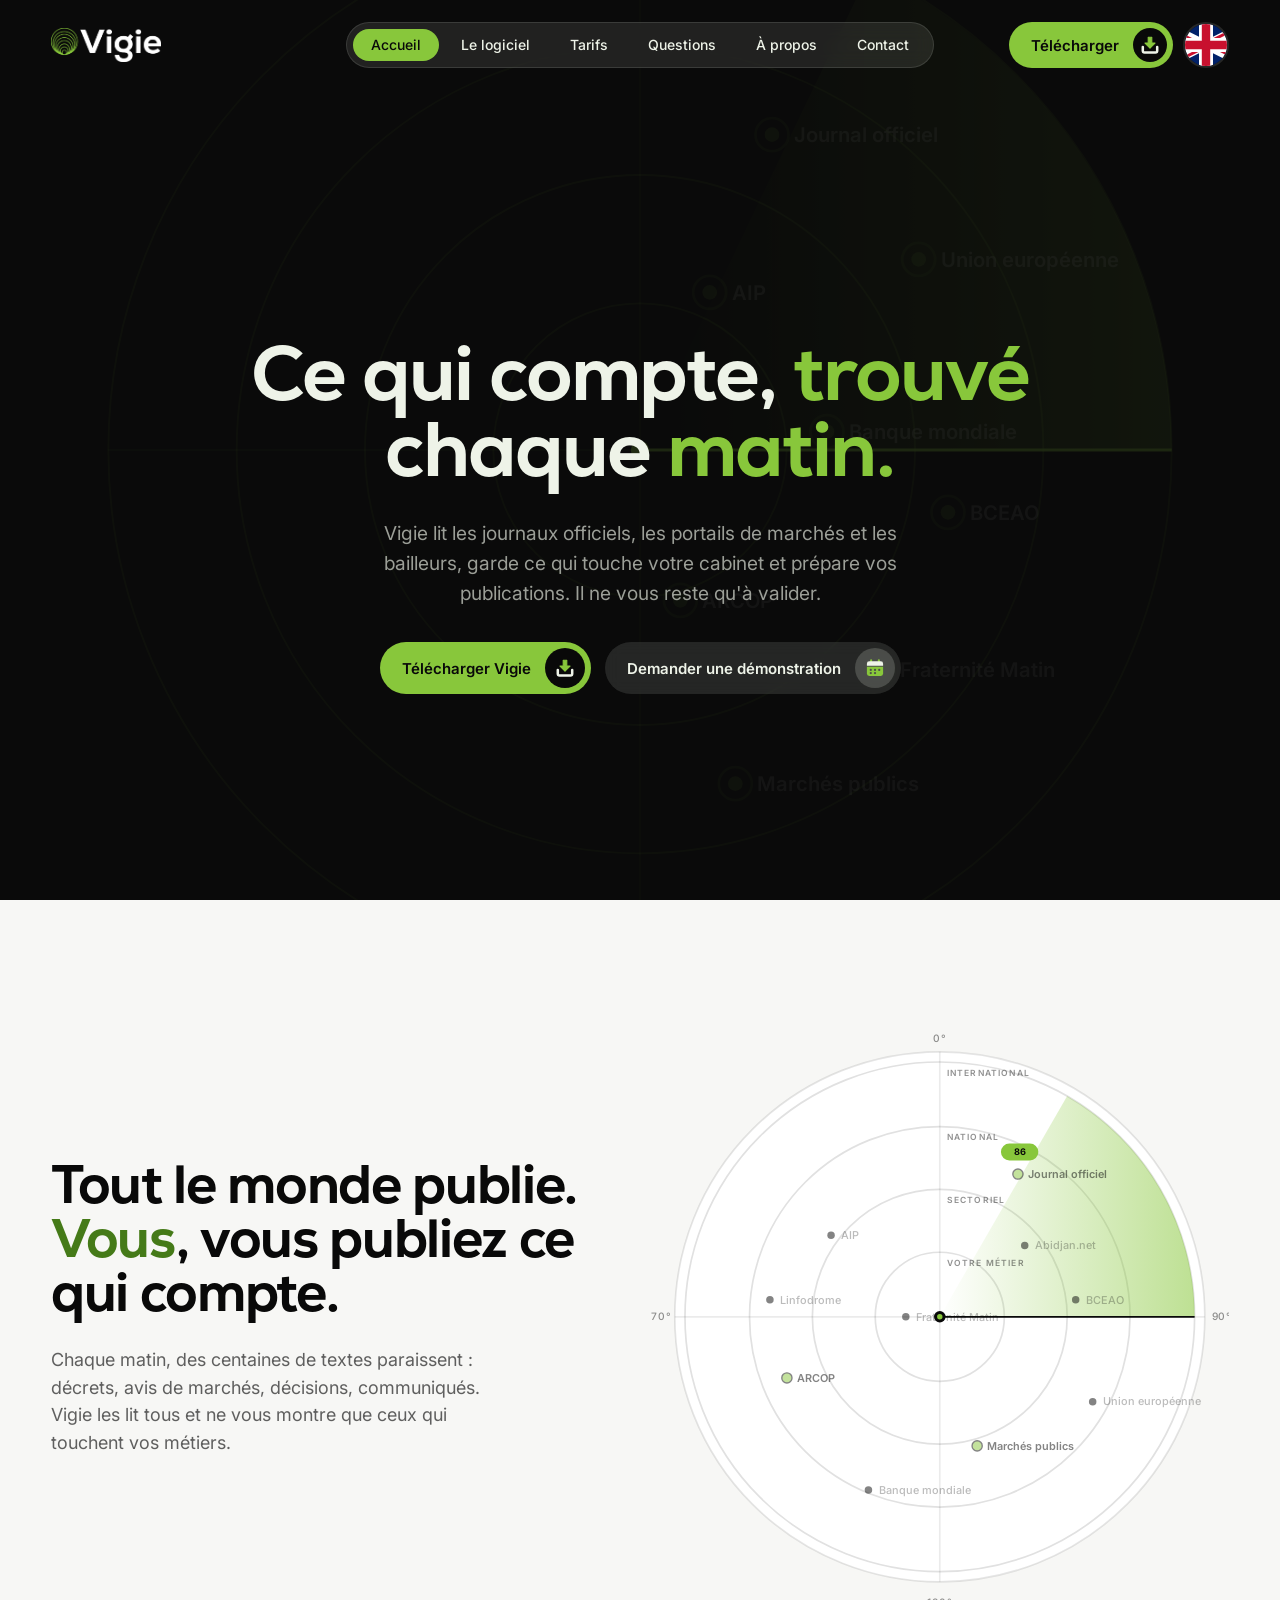
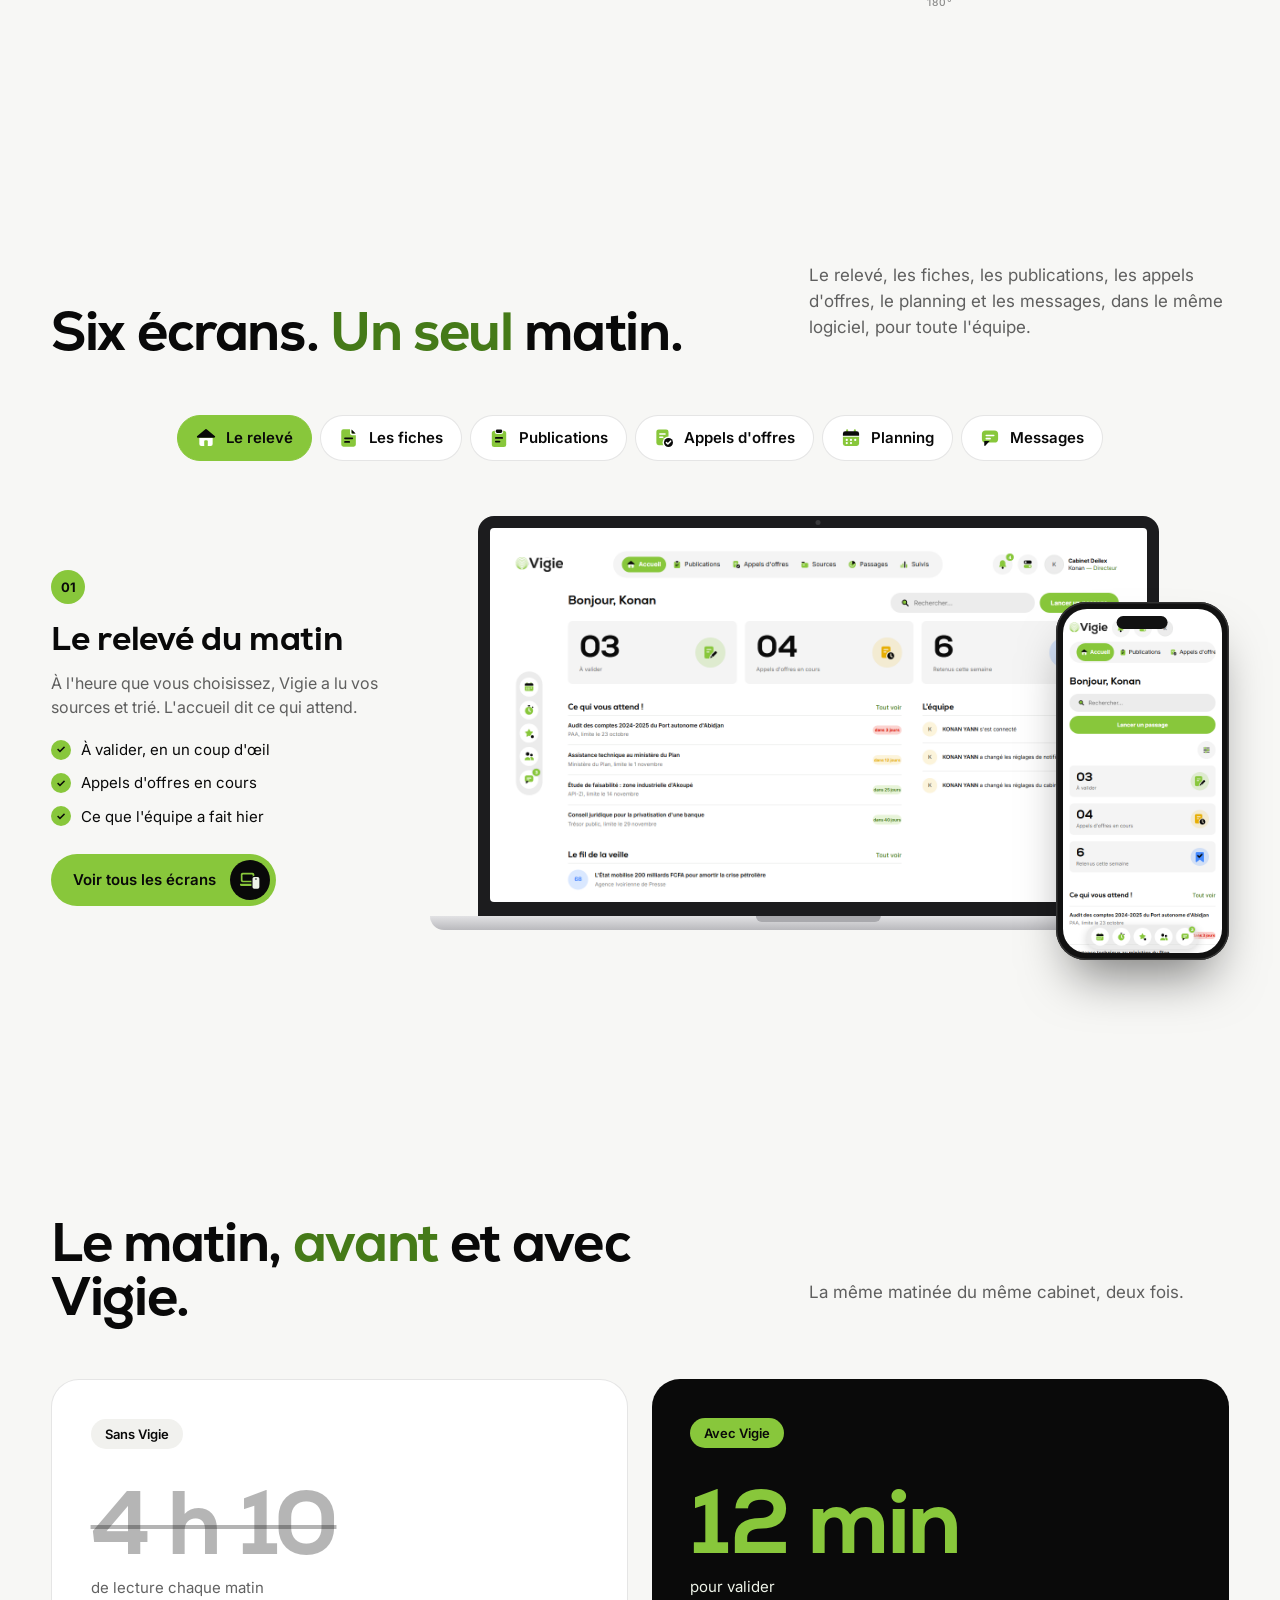
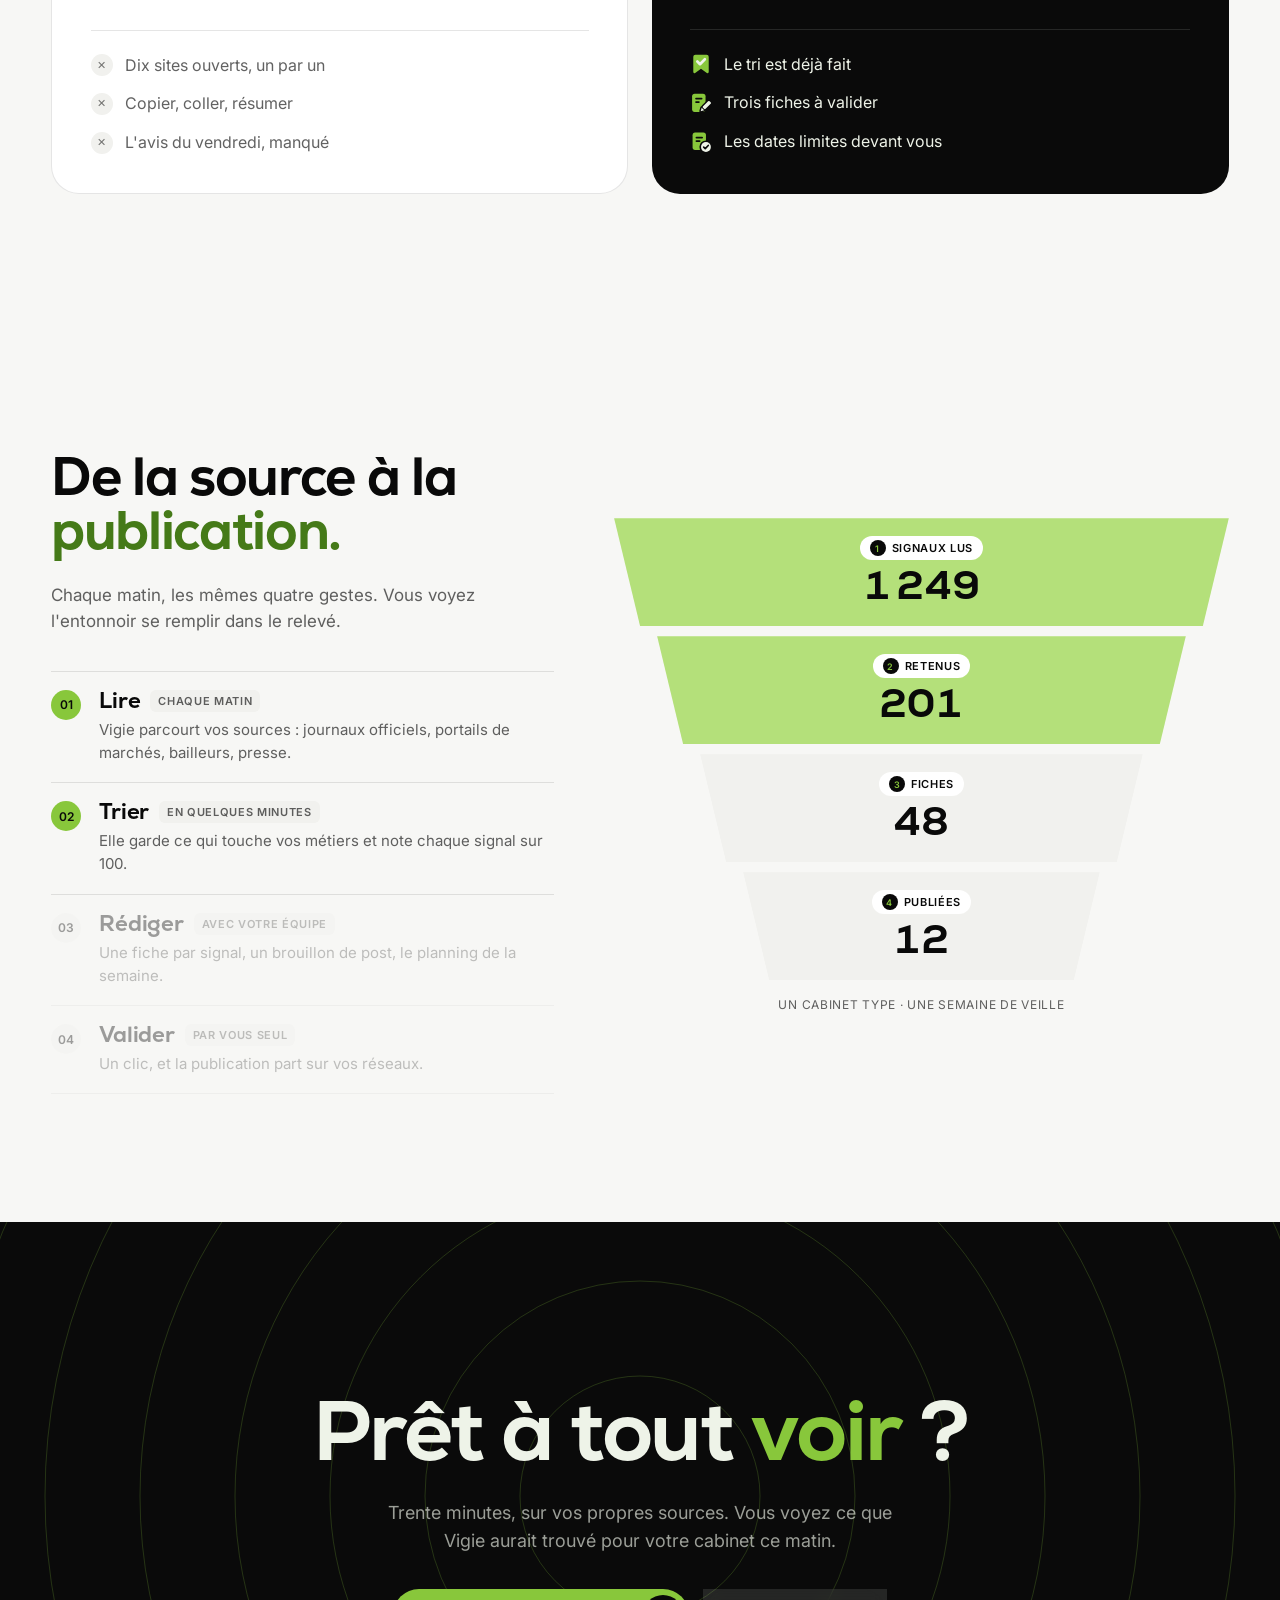
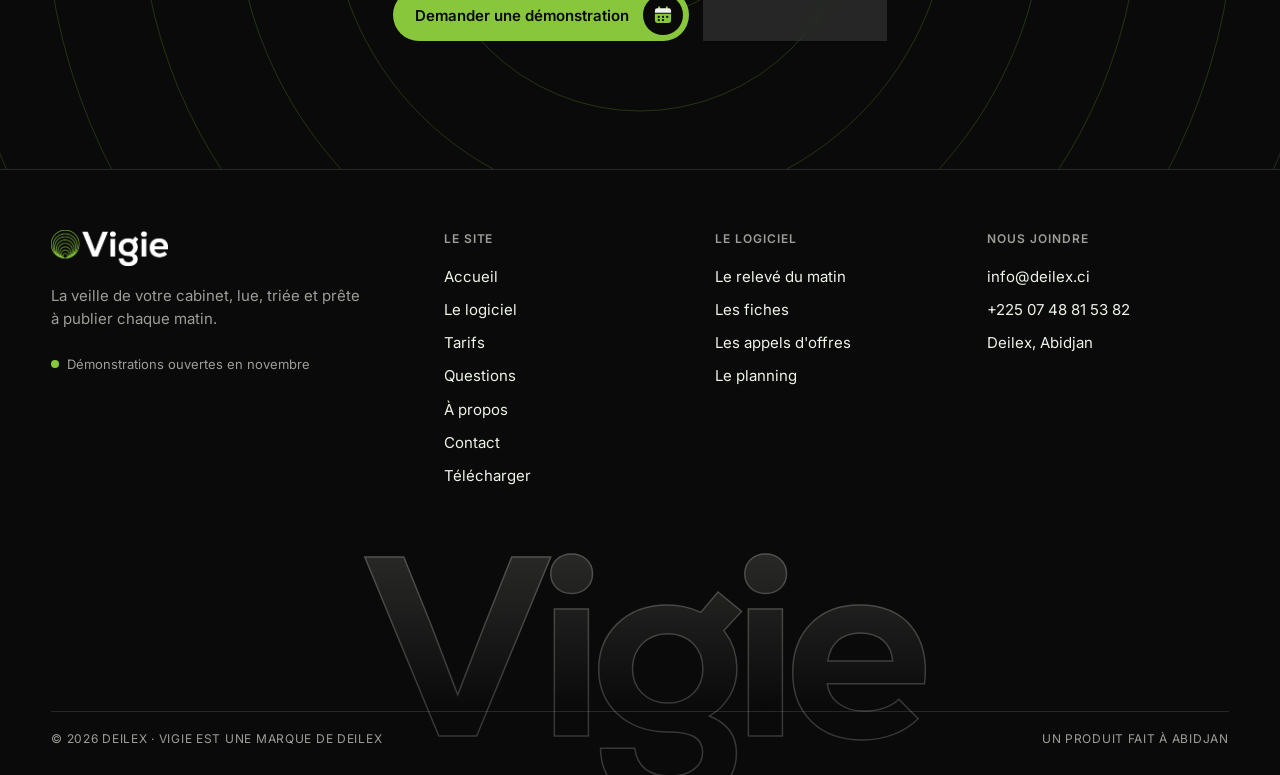
==== commit cfba1e0b: "Appareils autour des captures, A propos de Vigie, tarifs penches et vivants, titre du logiciel sur u" ====
--- a/index.html
+++ b/index.html
@@ -70,28 +70,40 @@
     <p>Le relevé, les fiches, les publications, les appels d'offres, le planning et les messages, dans le même logiciel, pour toute l'équipe.</p></div>
   <div class="onglets-ecrans"><input type="radio" name="c-onglet" id="co0" checked><input type="radio" name="c-onglet" id="co1"><input type="radio" name="c-onglet" id="co2"><input type="radio" name="c-onglet" id="co3"><input type="radio" name="c-onglet" id="co4"><input type="radio" name="c-onglet" id="co5"><div class="barre-onglets" role="group" aria-label="Les parties du logiciel"><label for="co0"><span class="ic ic-accueil" aria-hidden="true"><i class="v" style="--p:url('images/icones/accueil-vert.svg')"></i><i class="e" style="--p:url('images/icones/accueil-encre.svg')"></i></span><span>Le relevé</span></label><label for="co1"><span class="ic ic-document" aria-hidden="true"><i class="v" style="--p:url('images/icones/document-vert.svg')"></i><i class="e" style="--p:url('images/icones/document-encre.svg')"></i></span><span>Les fiches</span></label><label for="co2"><span class="ic ic-publications" aria-hidden="true"><i class="v" style="--p:url('images/icones/publications-vert.svg')"></i><i class="e" style="--p:url('images/icones/publications-encre.svg')"></i></span><span>Publications</span></label><label for="co3"><span class="ic ic-appels-offres" aria-hidden="true"><i class="v" style="--p:url('images/icones/appels-offres-vert.svg')"></i><i class="e" style="--p:url('images/icones/appels-offres-encre.svg')"></i></span><span>Appels d'offres</span></label><label for="co4"><span class="ic ic-planning" aria-hidden="true"><i class="v" style="--p:url('images/icones/planning-vert.svg')"></i><i class="e" style="--p:url('images/icones/planning-encre.svg')"></i></span><span>Planning</span></label><label for="co5"><span class="ic ic-messages" aria-hidden="true"><i class="v" style="--p:url('images/icones/messages-vert.svg')"></i><i class="e" style="--p:url('images/icones/messages-encre.svg')"></i></span><span>Messages</span></label></div><div class="panneaux-onglets"><article class="panneau-onglet">
   <div class="texte-onglet"><span class="num-onglet">01</span><h3>Le relevé du matin</h3><p>À l'heure que vous choisissez, Vigie a lu vos sources et trié. L'accueil dit ce qui attend.</p><ul><li>À valider, en un coup d'œil</li><li>Appels d'offres en cours</li><li>Ce que l'équipe a fait hier</li></ul><a class="bouton vert" href="logiciel.html#ecrans">Voir tous les écrans<span class="rond"><span class="ic ic-appareils" aria-hidden="true"><i class="v" style="--p:url('images/icones/appareils-vert.svg')"></i><i class="e" style="--p:url('images/icones/appareils-encre.svg')"></i></span></span></a></div>
-  <div class="cadre-onglet"><img src="images/ecran-accueil.png" alt="Le relevé du matin, dans Vigie (données inventées)" loading="lazy">
-    <img class="tel" src="images/telephone-accueil.png" alt="" loading="lazy"></div>
+  <div class="appareils portable">
+    <div class="ordinateur"><div class="ecran-app"><div class="vitre"><img src="images/ecran-accueil.png" alt="Le relevé du matin, dans Vigie (données inventées)" loading="lazy"></div></div><div class="socle"></div></div>
+    <div class="telephone"><div class="vitre-tel"><img src="images/telephone-accueil.png" alt="" loading="lazy"></div></div>
+  </div>
 </article><article class="panneau-onglet">
   <div class="texte-onglet"><span class="num-onglet">02</span><h3>Une fiche par signal</h3><p>Le titre, la source, la note sur 100 et la synthèse. Votre équipe y écrit le post et en parle.</p><ul><li>Brouillon proposé par Vigie</li><li>Déclinaison par réseau</li><li>Conversation de l'équipe</li></ul><a class="bouton vert" href="logiciel.html#ecrans">Voir tous les écrans<span class="rond"><span class="ic ic-appareils" aria-hidden="true"><i class="v" style="--p:url('images/icones/appareils-vert.svg')"></i><i class="e" style="--p:url('images/icones/appareils-encre.svg')"></i></span></span></a></div>
-  <div class="cadre-onglet"><img src="images/ecran-fiche.png" alt="Une fiche par signal, dans Vigie (données inventées)" loading="lazy">
-    <img class="tel" src="images/telephone-fiche.png" alt="" loading="lazy"></div>
+  <div class="appareils bureau">
+    <div class="ordinateur"><div class="ecran-app"><div class="vitre"><img src="images/ecran-fiche.png" alt="Une fiche par signal, dans Vigie (données inventées)" loading="lazy"></div></div><div class="pied-ecran"></div><div class="base-ecran"></div></div>
+    <div class="telephone"><div class="vitre-tel"><img src="images/telephone-fiche.png" alt="" loading="lazy"></div></div>
+  </div>
 </article><article class="panneau-onglet">
   <div class="texte-onglet"><span class="num-onglet">03</span><h3>Les publications</h3><p>Toutes les fiches, du brouillon à la publication. Vous voyez ce qui attend votre validation.</p><ul><li>Filtres par statut</li><li>Validation en un clic</li><li>Partage vers vos réseaux</li></ul><a class="bouton vert" href="logiciel.html#ecrans">Voir tous les écrans<span class="rond"><span class="ic ic-appareils" aria-hidden="true"><i class="v" style="--p:url('images/icones/appareils-vert.svg')"></i><i class="e" style="--p:url('images/icones/appareils-encre.svg')"></i></span></span></a></div>
-  <div class="cadre-onglet"><img src="images/ecran-publications.png" alt="Les publications, dans Vigie (données inventées)" loading="lazy">
-    <img class="tel" src="images/telephone-publications.png" alt="" loading="lazy"></div>
+  <div class="appareils portable">
+    <div class="ordinateur"><div class="ecran-app"><div class="vitre"><img src="images/ecran-publications.png" alt="Les publications, dans Vigie (données inventées)" loading="lazy"></div></div><div class="socle"></div></div>
+    <div class="telephone"><div class="vitre-tel"><img src="images/telephone-publications.png" alt="" loading="lazy"></div></div>
+  </div>
 </article><article class="panneau-onglet">
   <div class="texte-onglet"><span class="num-onglet">04</span><h3>Les appels d'offres</h3><p>Les avis de marchés et des bailleurs qui touchent vos métiers, avec leur date limite.</p><ul><li>Portail des marchés publics</li><li>Banque mondiale, Union européenne</li><li>Suivi de chaque affaire</li></ul><a class="bouton vert" href="logiciel.html#ecrans">Voir tous les écrans<span class="rond"><span class="ic ic-appareils" aria-hidden="true"><i class="v" style="--p:url('images/icones/appareils-vert.svg')"></i><i class="e" style="--p:url('images/icones/appareils-encre.svg')"></i></span></span></a></div>
-  <div class="cadre-onglet"><img src="images/ecran-appels.png" alt="Les appels d'offres, dans Vigie (données inventées)" loading="lazy">
-    <img class="tel" src="images/telephone-appels.png" alt="" loading="lazy"></div>
+  <div class="appareils bureau">
+    <div class="ordinateur"><div class="ecran-app"><div class="vitre"><img src="images/ecran-appels.png" alt="Les appels d'offres, dans Vigie (données inventées)" loading="lazy"></div></div><div class="pied-ecran"></div><div class="base-ecran"></div></div>
+    <div class="telephone"><div class="vitre-tel"><img src="images/telephone-appels.png" alt="" loading="lazy"></div></div>
+  </div>
 </article><article class="panneau-onglet">
   <div class="texte-onglet"><span class="num-onglet">05</span><h3>Le planning</h3><p>La semaine en sept colonnes, une carte par publication, l'heure et le réseau dessus.</p><ul><li>Ajout en un clic</li><li>Filtres par réseau</li><li>Impression en PDF</li></ul><a class="bouton vert" href="logiciel.html#ecrans">Voir tous les écrans<span class="rond"><span class="ic ic-appareils" aria-hidden="true"><i class="v" style="--p:url('images/icones/appareils-vert.svg')"></i><i class="e" style="--p:url('images/icones/appareils-encre.svg')"></i></span></span></a></div>
-  <div class="cadre-onglet"><img src="images/ecran-planning.png" alt="Le planning, dans Vigie (données inventées)" loading="lazy">
-    <img class="tel" src="images/telephone-planning.png" alt="" loading="lazy"></div>
+  <div class="appareils portable">
+    <div class="ordinateur"><div class="ecran-app"><div class="vitre"><img src="images/ecran-planning.png" alt="Le planning, dans Vigie (données inventées)" loading="lazy"></div></div><div class="socle"></div></div>
+    <div class="telephone"><div class="vitre-tel"><img src="images/telephone-planning.png" alt="" loading="lazy"></div></div>
+  </div>
 </article><article class="panneau-onglet">
   <div class="texte-onglet"><span class="num-onglet">06</span><h3>Les messages</h3><p>Une conversation par personne de l'équipe. Les mentions faites sous une fiche y arrivent aussi.</p><ul><li>Sur téléphone comme au bureau</li><li>Mentions avec lien vers la fiche</li><li>Chacun ne lit que ses messages</li></ul><a class="bouton vert" href="logiciel.html#ecrans">Voir tous les écrans<span class="rond"><span class="ic ic-appareils" aria-hidden="true"><i class="v" style="--p:url('images/icones/appareils-vert.svg')"></i><i class="e" style="--p:url('images/icones/appareils-encre.svg')"></i></span></span></a></div>
-  <div class="cadre-onglet"><img src="images/ecran-messages.png" alt="Les messages, dans Vigie (données inventées)" loading="lazy">
-    <img class="tel" src="images/telephone-messages.png" alt="" loading="lazy"></div>
+  <div class="appareils bureau">
+    <div class="ordinateur"><div class="ecran-app"><div class="vitre"><img src="images/ecran-messages.png" alt="Les messages, dans Vigie (données inventées)" loading="lazy"></div></div><div class="pied-ecran"></div><div class="base-ecran"></div></div>
+    <div class="telephone"><div class="vitre-tel"><img src="images/telephone-messages.png" alt="" loading="lazy"></div></div>
+  </div>
 </article></div></div>
 </div></section>
 
--- a/site.css
+++ b/site.css
@@ -164,6 +164,10 @@
 .heros.court { min-height: 0; padding: 170px 0 100px; }
 .heros.court h1 { max-width: 16ch; font-size: clamp(38px, 5.4vw, 80px); }
 .heros.court .fond-radar { width: min(820px, 96vw); opacity: .16; }
+/* LE TITRE DU LOGICIEL SUR UNE LIGNE (directeur, 21/10/2026 : « écran »
+   tombait seul sur la deuxième ligne). Sur un téléphone, il repasse à la
+   ligne plutôt que de déborder. */
+.heros.court.une-ligne h1 { max-width: none; white-space: nowrap; font-size: clamp(30px, 5vw, 72px); }
 
 /* ── les sections ────────────────────────────────────────────────── */
 .section { padding: clamp(80px, 10vw, 140px) 0; }
@@ -229,27 +233,31 @@
 .ecrans { display: grid; gap: clamp(60px, 8vw, 110px); }
 .ecran { display: grid; grid-template-columns: minmax(0, .8fr) minmax(0, 1.2fr); gap: 56px; align-items: center; }
 .ecran.inverse { grid-template-columns: minmax(0, 1.2fr) minmax(0, .8fr); }
-.ecran.inverse .visuel { order: -1; }
 .ecran .num-ecran { font: 600 13px "Inter", sans-serif; color: var(--gris-texte); margin-bottom: 14px; font-variant-numeric: tabular-nums; }
 .ecran h2 { font-size: clamp(30px, 3.2vw, 46px); margin-bottom: 22px; }
 .ecran p { font-size: 18px; color: var(--gris-texte); max-width: 470px; }
 .ecran ul { list-style: none; padding: 0; margin: 24px 0 0; display: grid; gap: 10px; }
 .ecran li { display: flex; gap: 10px; align-items: center; }
 .ecran li::before { content: "✓"; display: grid; place-items: center; width: 22px; height: 22px; border-radius: 999px; background: var(--vert); color: var(--encre); font-size: 12px; font-weight: 700; flex: none; }
-.visuel { position: relative; padding: clamp(20px, 3vw, 40px); border-radius: var(--rayon-grand); background: var(--nuit); overflow: hidden; }
-.visuel img { position: relative; border-radius: 14px; box-shadow: 0 30px 60px rgba(0, 0, 0, .4); }
-.visuel .duo { position: relative; display: grid; grid-template-columns: minmax(0, 1fr) 190px; gap: 20px; align-items: end; }
-.visuel .duo img:last-child { border-radius: 22px; }
+.ecran.inverse .appareils { order: -1; }
 
 /* Les tarifs, en éventail sur la nuit */
+/* Revu le 21/10/2026 (directeur, validé sur planche) : les cartes
+   remontent sous le titre ; celles des bouts sont penchées ; la carte
+   survolée vient devant, contour et bouton verts ; sans survol, celle du
+   milieu garde son vert, qu'elle perd quand on en survole une autre. */
+.section.tarifs-haut { padding-top: 0; }
 .eventail { display: grid; grid-template-columns: repeat(3, minmax(0, 1fr)); align-items: end; padding-top: 30px; }
 .tarif {
   position: relative; display: flex; flex-direction: column; padding: 30px; border-radius: 24px;
-  background: var(--nuit-2); border: 1px solid var(--trait-nuit); color: var(--sur-nuit); min-height: 540px;
-}
-.tarif:nth-child(1) { transform: rotate(-3deg) translateX(18px); }
-.tarif:nth-child(3) { transform: rotate(3deg) translateX(-18px); }
-.tarif.mis { z-index: 2; background: linear-gradient(180deg, #1f1f1f, var(--nuit-2)); border: 2px solid var(--vert); min-height: 590px; box-shadow: 0 0 80px rgba(136, 199, 59, .18); }
+  background: var(--nuit-2); border: 2px solid var(--trait-nuit); color: var(--sur-nuit); min-height: 540px;
+  transition: transform .35s cubic-bezier(.2, .7, .2, 1), border-color .25s, box-shadow .25s;
+}
+.tarif:nth-child(1) { transform: rotate(-4deg) translateX(18px); }
+.tarif:nth-child(3) { transform: rotate(4deg) translateX(-18px); }
+.tarif.mis { z-index: 2; background: linear-gradient(180deg, #1f1f1f, var(--nuit-2)); border-color: var(--vert); min-height: 590px; box-shadow: 0 0 80px rgba(136, 199, 59, .18); }
+.tarif:hover { z-index: 3; transform: translateY(-14px) scale(1.03); border-color: var(--vert); box-shadow: 0 0 80px rgba(136, 199, 59, .18); }
+.eventail:has(.tarif:hover) .tarif.mis:not(:hover) { border-color: var(--trait-nuit); box-shadow: none; }
 .tarif .haut-tarif { display: flex; justify-content: space-between; align-items: center; font-size: 12px; color: var(--gris-nuit); font-variant-numeric: tabular-nums; }
 .tarif .favori { padding: 5px 10px; border-radius: 999px; background: var(--sur-nuit); color: var(--encre); font-size: 11px; font-weight: 700; letter-spacing: .06em; text-transform: uppercase; }
 .tarif h3 { font-size: 32px; margin: 22px 0 6px; }
@@ -260,8 +268,11 @@
 .tarif li { display: flex; gap: 10px; }
 .tarif li::before { content: "✓"; color: var(--vert); font-weight: 700; }
 .tarif .bouton { justify-content: space-between; width: 100%; }
-.tarif:not(.mis) .bouton { background: rgba(238, 243, 232, .1); color: var(--sur-nuit); }
-.tarif:not(.mis) .bouton .rond { background: rgba(238, 243, 232, .14); color: var(--sur-nuit); }
+.tarif .bouton { transition: background .25s, color .25s, transform .2s; }
+.tarif:not(.mis) .bouton, .eventail:has(.tarif:hover) .tarif.mis:not(:hover) .bouton { background: #050505; color: var(--sur-nuit); box-shadow: inset 0 0 0 1px var(--trait-nuit); }
+.tarif:not(.mis) .bouton .rond, .eventail:has(.tarif:hover) .tarif.mis:not(:hover) .bouton .rond { background: rgba(238, 243, 232, .12); color: var(--sur-nuit); }
+.tarif:hover .bouton { background: var(--vert); color: var(--encre); box-shadow: none; }
+.tarif:hover .bouton .rond { background: var(--encre); color: var(--vert); }
 .note-tarifs { display: flex; justify-content: space-between; align-items: center; gap: 20px; flex-wrap: wrap; margin-top: 46px; font-size: 13px; color: var(--gris-nuit); }
 .note-tarifs > span::before { content: "● "; color: var(--vert); }
 
@@ -353,7 +364,7 @@
 /* ── le mouvement, pour qui n'en veut pas ────────────────────────── */
 @media (prefers-reduced-motion: reduce) {
   .ic > i, .radar-clair .echo-clair, .radar-clair .halo-clair { animation: none !important; }
-  .js-revele .a-reveler { opacity: 1; transform: none; transition: none; }
+  .js-revele .a-reveler { opacity: 1; translate: none; transition: none; }
   *, *::before, *::after { animation: none !important; transition: none !important; }
   .fond-radar .echo { opacity: 1; }
   html { scroll-behavior: auto; }
@@ -367,13 +378,12 @@
   .heros { padding-top: 170px; }
   .heros .fond-radar { width: 150vw; opacity: .14; }
   .tete-section, .deux-radar, .entonnoir-deux, .ecran, .ecran.inverse, .questions-deux, .contact-deux { grid-template-columns: minmax(0, 1fr); }
-  .ecran.inverse .visuel { order: 0; }
+  .ecran.inverse .appareils { order: 0; }
   .heros .fond-radar .echo text { display: none; }
   .eventail { grid-template-columns: minmax(0, 1fr); gap: 20px; }
   .tarif, .tarif.mis { transform: none !important; min-height: 0; }
   .carte-appel { position: static; }
   .pied .colonnes { grid-template-columns: 1fr 1fr; }
-  .visuel .duo { grid-template-columns: minmax(0, 1fr); }
 }
 @media (max-width: 560px) {
   .menu .bouton .texte-bouton { display: none; }
@@ -387,7 +397,7 @@
   .menu .liens a { padding: 8px 11px; font-size: 13px; }
 }
 
-/* ── À propos de Deilex ──────────────────────────────────────────── */
+/* ── À propos de Vigie (revu le 21/10/2026) ───────────────────────── */
 .section.creme-2 { background: var(--creme-2); }
 .deux-apropos { display: grid; grid-template-columns: minmax(0, 1fr) minmax(0, 1fr); gap: 60px; align-items: start; }
 .texte-apropos p { color: var(--gris-texte); font-size: 17px; max-width: 560px; }
@@ -410,6 +420,18 @@
 .zone { padding: 26px; border-radius: 22px; background: #fff; border: 1px solid var(--trait); }
 .zone b { display: block; font: 800 clamp(36px, 3.4vw, 48px)/1 "Nexa Pro", sans-serif; letter-spacing: -.02em; margin-bottom: 14px; }
 .zone span { color: var(--gris-texte); font-size: 14px; }
+.zones.sources-lues { grid-template-columns: repeat(3, minmax(0, 1fr)); }
+.sources-lues .zone b { font-size: clamp(24px, 2.2vw, 30px); }
+.pilier .num-pilier .ic { width: 22px; height: 22px; }
+.pilier .num-pilier .ic .e { background: var(--sur-nuit); }
+.pilier:nth-child(2) .num-pilier .ic .v { background: #fff; }
+.pilier:nth-child(2) .num-pilier .ic .e { background: var(--vert); }
+@media (max-width: 980px) {
+  .zones.sources-lues { grid-template-columns: repeat(2, minmax(0, 1fr)); }
+}
+@media (max-width: 560px) {
+  .zones.sources-lues { grid-template-columns: minmax(0, 1fr); }
+}
 .naissance { display: grid; grid-template-columns: minmax(0, 1fr) minmax(0, 1fr); gap: 60px; align-items: start; }
 .naissance p { color: var(--gris-texte); font-size: 17px; max-width: 540px; }
 .naissance .bouton { margin-top: 10px; }
@@ -446,31 +468,29 @@
 .bouton .rond .ic { width: 20px; height: 20px; }
 .bouton .rond .ic .v { background: #fff; }
 .bouton .rond .ic .e { background: var(--encre); }
-.bouton.vert .rond .ic .v, .tarif:not(.mis) .bouton .rond .ic .v { background: var(--vert); }
-.bouton.vert .rond .ic .e, .tarif:not(.mis) .bouton .rond .ic .e { background: var(--sur-nuit); }
+.bouton.vert .rond .ic .v, .tarif .bouton .rond .ic .v { background: var(--vert); }
+.bouton.vert .rond .ic .e, .tarif .bouton .rond .ic .e { background: var(--sur-nuit); }
 .bouton.verre .rond .ic .v { background: var(--vert); }
 .bouton.verre .rond .ic .e { background: var(--sur-nuit); }
 
 /* « TOUT AU MÊME ENDROIT » (choix « A » du directeur, 20/10/2026) : les onglets
-   aux icônes du logiciel, et l'écran choisi en grand, sur fond noir. */
-.onglets-ecrans { background: var(--nuit); color: var(--sur-nuit); border-radius: var(--rayon-grand); padding: clamp(18px, 2.4vw, 30px); }
+   aux icônes du logiciel, et l'écran choisi en grand. Revu le 21/10/2026 :
+   plus de fond noir, les onglets au centre, l'écran dans son appareil. */
+.onglets-ecrans { position: relative; }
 .onglets-ecrans > input { position: absolute; opacity: 0; pointer-events: none; }
-.barre-onglets { display: flex; gap: 8px; overflow-x: auto; padding-bottom: 4px; }
+.barre-onglets { display: flex; justify-content: center; flex-wrap: wrap; gap: 8px; padding-bottom: 4px; }
 .barre-onglets label { display: inline-flex; align-items: center; gap: 10px; padding: 12px 18px; border-radius: 999px; cursor: pointer;
-  background: rgba(238, 243, 232, .07); border: 1px solid var(--trait-nuit); font: 600 15px/1 "Inter", sans-serif; white-space: nowrap; }
+  background: #fff; border: 1px solid var(--trait); font: 600 15px/1 "Inter", sans-serif; white-space: nowrap; }
 .barre-onglets label:hover { border-color: var(--vert); }
-.barre-onglets .ic .e { background: var(--sur-nuit); }
-.panneau-onglet { display: none; grid-template-columns: minmax(0, .75fr) minmax(0, 1.5fr); gap: clamp(24px, 3vw, 44px); align-items: center; margin-top: clamp(22px, 3vw, 34px); }
+.barre-onglets .ic .e { background: var(--encre); }
+.panneau-onglet { display: none; grid-template-columns: minmax(0, .75fr) minmax(0, 1.5fr); gap: clamp(24px, 4vw, 60px); align-items: center; margin-top: clamp(30px, 4vw, 56px); }
 .num-onglet { display: inline-grid; place-items: center; width: 34px; height: 34px; border-radius: 999px; background: var(--vert); color: var(--encre); font: 700 13px "Inter", sans-serif; }
 .texte-onglet .bouton { margin-top: 26px; }
 .texte-onglet h3 { font-size: clamp(28px, 2.6vw, 38px); margin: 18px 0 14px; line-height: 1.05; }
-.texte-onglet p { color: var(--gris-nuit); font-size: 16px; }
+.texte-onglet p { color: var(--gris-texte); font-size: 16px; }
 .texte-onglet ul { list-style: none; padding: 0; margin: 18px 0 0; display: grid; gap: 10px; font-size: 15px; }
 .texte-onglet li { display: flex; gap: 10px; align-items: center; }
 .texte-onglet li::before { content: "✓"; display: grid; place-items: center; width: 20px; height: 20px; border-radius: 999px; background: var(--vert); color: var(--encre); font-size: 11px; font-weight: 700; flex: none; }
-.cadre-onglet { position: relative; padding-right: 70px; }
-.cadre-onglet img:first-child { width: 100%; border-radius: 14px; box-shadow: 0 30px 60px rgba(0, 0, 0, .5); }
-.cadre-onglet .tel { position: absolute; right: 0; bottom: -20px; width: 150px; border-radius: 20px; box-shadow: 0 20px 50px rgba(0, 0, 0, .6); }
 .onglets-ecrans:has(> input:nth-of-type(1):checked) .panneau-onglet:nth-child(1) { display: grid; }
 .onglets-ecrans:has(> input:nth-of-type(1):checked) .barre-onglets label:nth-child(1) { background: var(--vert); color: var(--encre); border-color: var(--vert); }
 .onglets-ecrans:has(> input:nth-of-type(1):checked) .barre-onglets label:nth-child(1) .ic .v { background: #fff; }
@@ -504,10 +524,36 @@
 
 @media (max-width: 980px) {
   .panneau-onglet { grid-template-columns: minmax(0, 1fr); }
-  /* Sur un petit écran, la capture du téléphone couvrirait la liste :
-     celle de l'ordinateur suffit. */
-  .cadre-onglet { padding-right: 0; }
-  .cadre-onglet .tel { display: none; }
+}
+
+/* LES CAPTURES DANS DES APPAREILS (directeur, 21/10/2026, validé sur
+   planche : « les deux, fais un mixe ») : un ordinateur portable, puis un
+   écran de bureau, en alternance, chacun avec son téléphone devant à
+   droite. Les captures sont calées en haut de l'écran : le bas d'une page
+   courte reste blanc, comme dans le logiciel. */
+.appareils { position: relative; padding: 0 clamp(36px, 6vw, 70px) 30px 0; }
+.ecran-app { background: #1c1c1e; position: relative; }
+.ecran-app .vitre { aspect-ratio: 1440 / 820; background: #fff; border-radius: 4px; overflow: hidden; }
+.ecran-app .vitre img, .vitre-tel img { width: 100%; }
+.portable .ecran-app { border-radius: 16px 16px 0 0; padding: 12px 12px 14px; }
+.portable .ecran-app::before { content: ""; position: absolute; top: 4px; left: 50%; width: 5px; height: 5px; border-radius: 50%; background: #3a3a3c; transform: translateX(-50%); }
+.portable .socle { position: relative; height: 14px; margin: 0 -7%; background: linear-gradient(#e2e2e4, #b9b9bd); border-radius: 0 0 14px 14px; box-shadow: 0 18px 30px -12px rgba(0, 0, 0, .35); }
+.portable .socle::before { content: ""; position: absolute; top: 0; left: 50%; width: 16%; height: 6px; transform: translateX(-50%); background: #a9a9ad; border-radius: 0 0 8px 8px; }
+.bureau .ecran-app { border-radius: 14px; padding: 12px; box-shadow: 0 30px 50px -20px rgba(0, 0, 0, .4); }
+.bureau .pied-ecran { width: 16%; height: 54px; margin: 0 auto; background: linear-gradient(90deg, #c4c4c8, #e4e4e6, #c4c4c8); }
+.bureau .base-ecran { width: 34%; height: 9px; margin: 0 auto; background: #cfcfd3; border-radius: 6px 6px 3px 3px; box-shadow: 0 10px 20px -8px rgba(0, 0, 0, .3); }
+.telephone { position: absolute; right: 0; bottom: 0; width: 23%; min-width: 92px; background: #111; border-radius: 30px; padding: 7px;
+  box-shadow: 0 30px 50px -16px rgba(0, 0, 0, .5), inset 0 0 0 1.5px #333; }
+.vitre-tel { position: relative; aspect-ratio: 390 / 844; overflow: hidden; border-radius: 24px; background: #fff; }
+.vitre-tel::before { content: ""; position: absolute; z-index: 2; top: 7px; left: 50%; width: 32%; height: 13px; border-radius: 999px; background: #111; transform: translateX(-50%); }
+@media (max-width: 560px) {
+  .heros.court.une-ligne h1 { white-space: normal; }
+  .portable .ecran-app { padding: 7px 7px 9px; border-radius: 10px 10px 0 0; }
+  .bureau .ecran-app { padding: 7px; border-radius: 9px; }
+  .bureau .pied-ecran { height: 30px; }
+  .telephone { border-radius: 20px; padding: 4px; }
+  .vitre-tel { border-radius: 16px; }
+  .vitre-tel::before { top: 4px; height: 8px; }
 }
 
 /* LE RADAR DE DROITE, VIVANT (20/10/2026) : chaque source s'allume quand
@@ -552,9 +598,12 @@
 /* LES TEXTES APPARAISSENT EN DOUCEUR (20/10/2026) : c'est site.js qui
    marque ce qui apparaîtra (classe a-reveler, sous html.js-revele) —
    sans script, ou pour qui demande moins de mouvement, tout est là. */
-.js-revele .a-reveler { opacity: 0; transform: translateY(22px);
-  transition: opacity .7s ease, transform .7s cubic-bezier(.2, .7, .2, 1); transition-delay: calc(var(--rang, 0) * 90ms); }
-.js-revele .a-reveler.vu { opacity: 1; transform: none; }
+/* Par « translate » et non « transform » (21/10/2026) : « transform:
+   none » redressait les tarifs penchés. */
+.js-revele .a-reveler { opacity: 0; translate: 0 22px;
+  transition: opacity .7s ease, translate .7s cubic-bezier(.2, .7, .2, 1), transform .35s cubic-bezier(.2, .7, .2, 1), border-color .25s, box-shadow .25s;
+  transition-delay: calc(var(--rang, 0) * 90ms), calc(var(--rang, 0) * 90ms), 0s, 0s, 0s; }
+.js-revele .a-reveler.vu { opacity: 1; translate: none; }
 
 /* « AVANT, APRÈS » : deux matinées côte à côte (choix « A » du directeur, 20/10/2026). */
 .deux-matinees { display: grid; grid-template-columns: 1fr 1fr; gap: clamp(16px, 2vw, 24px); }
